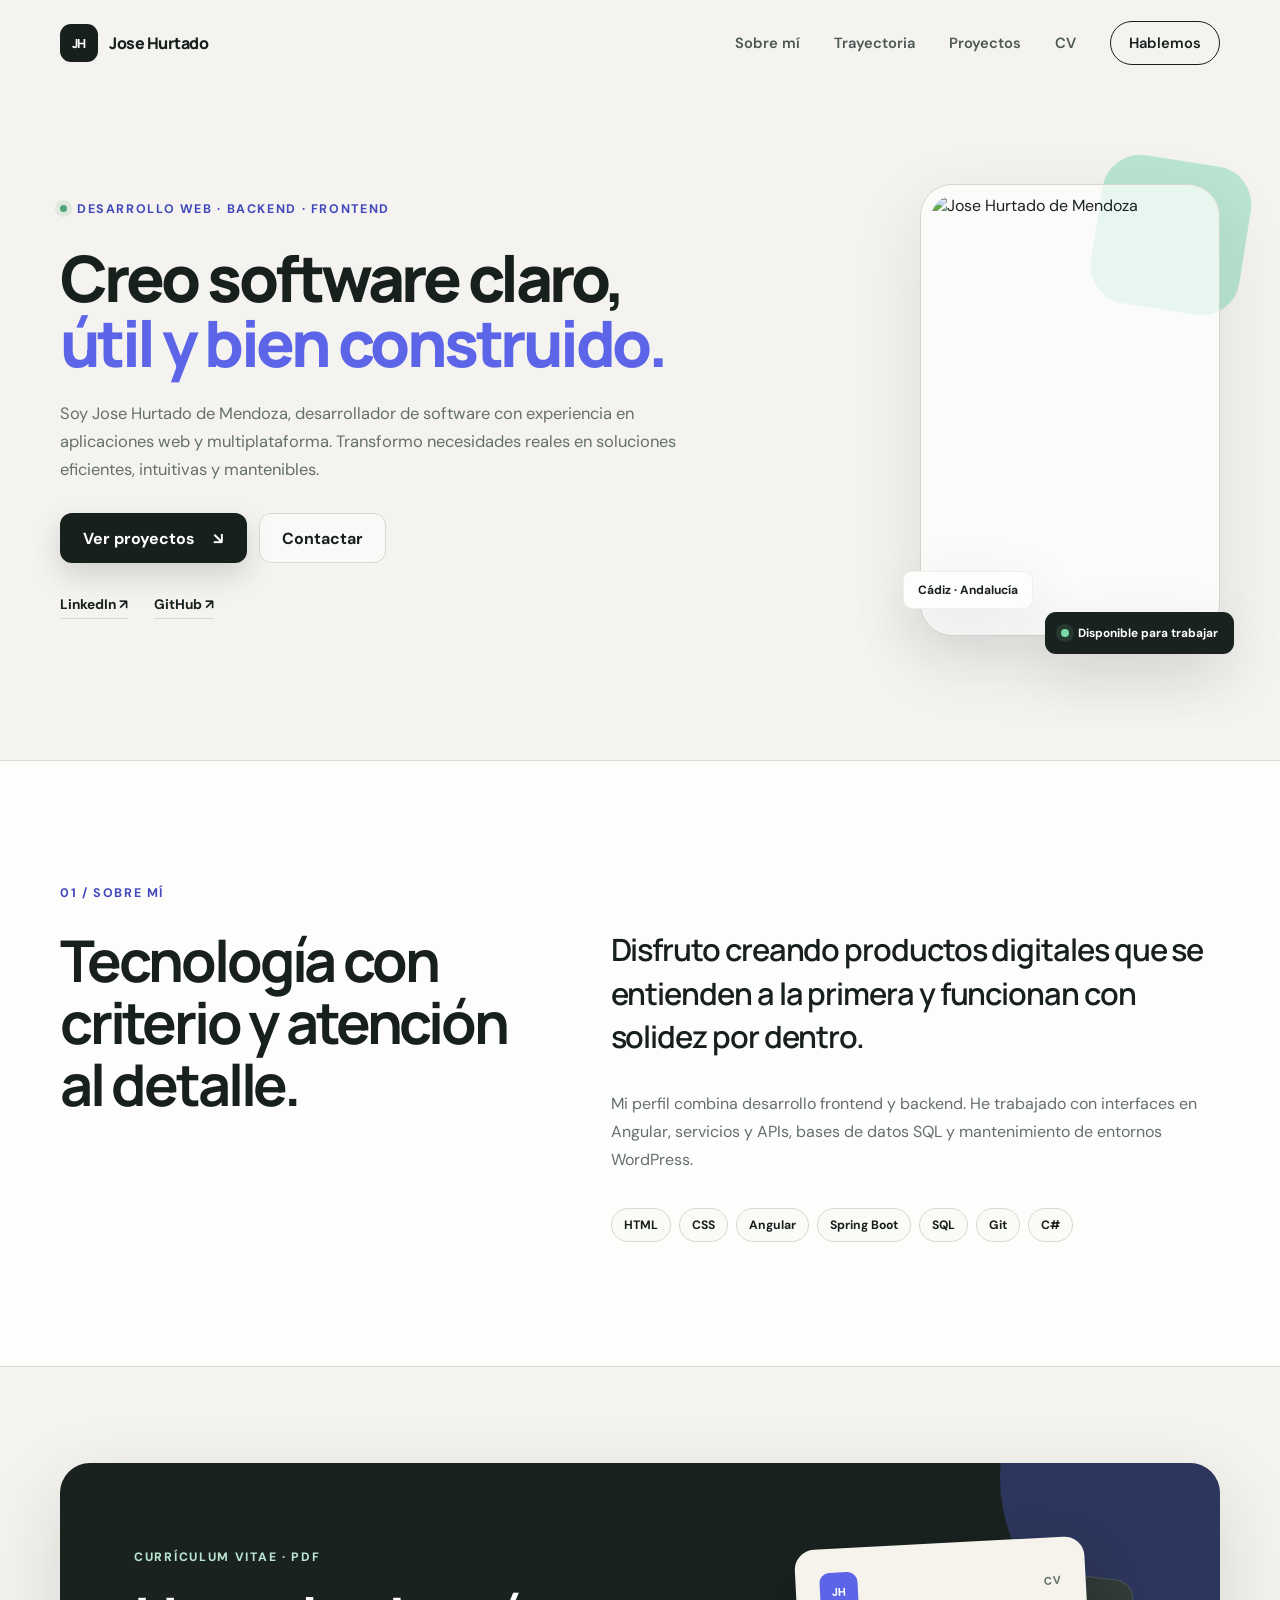
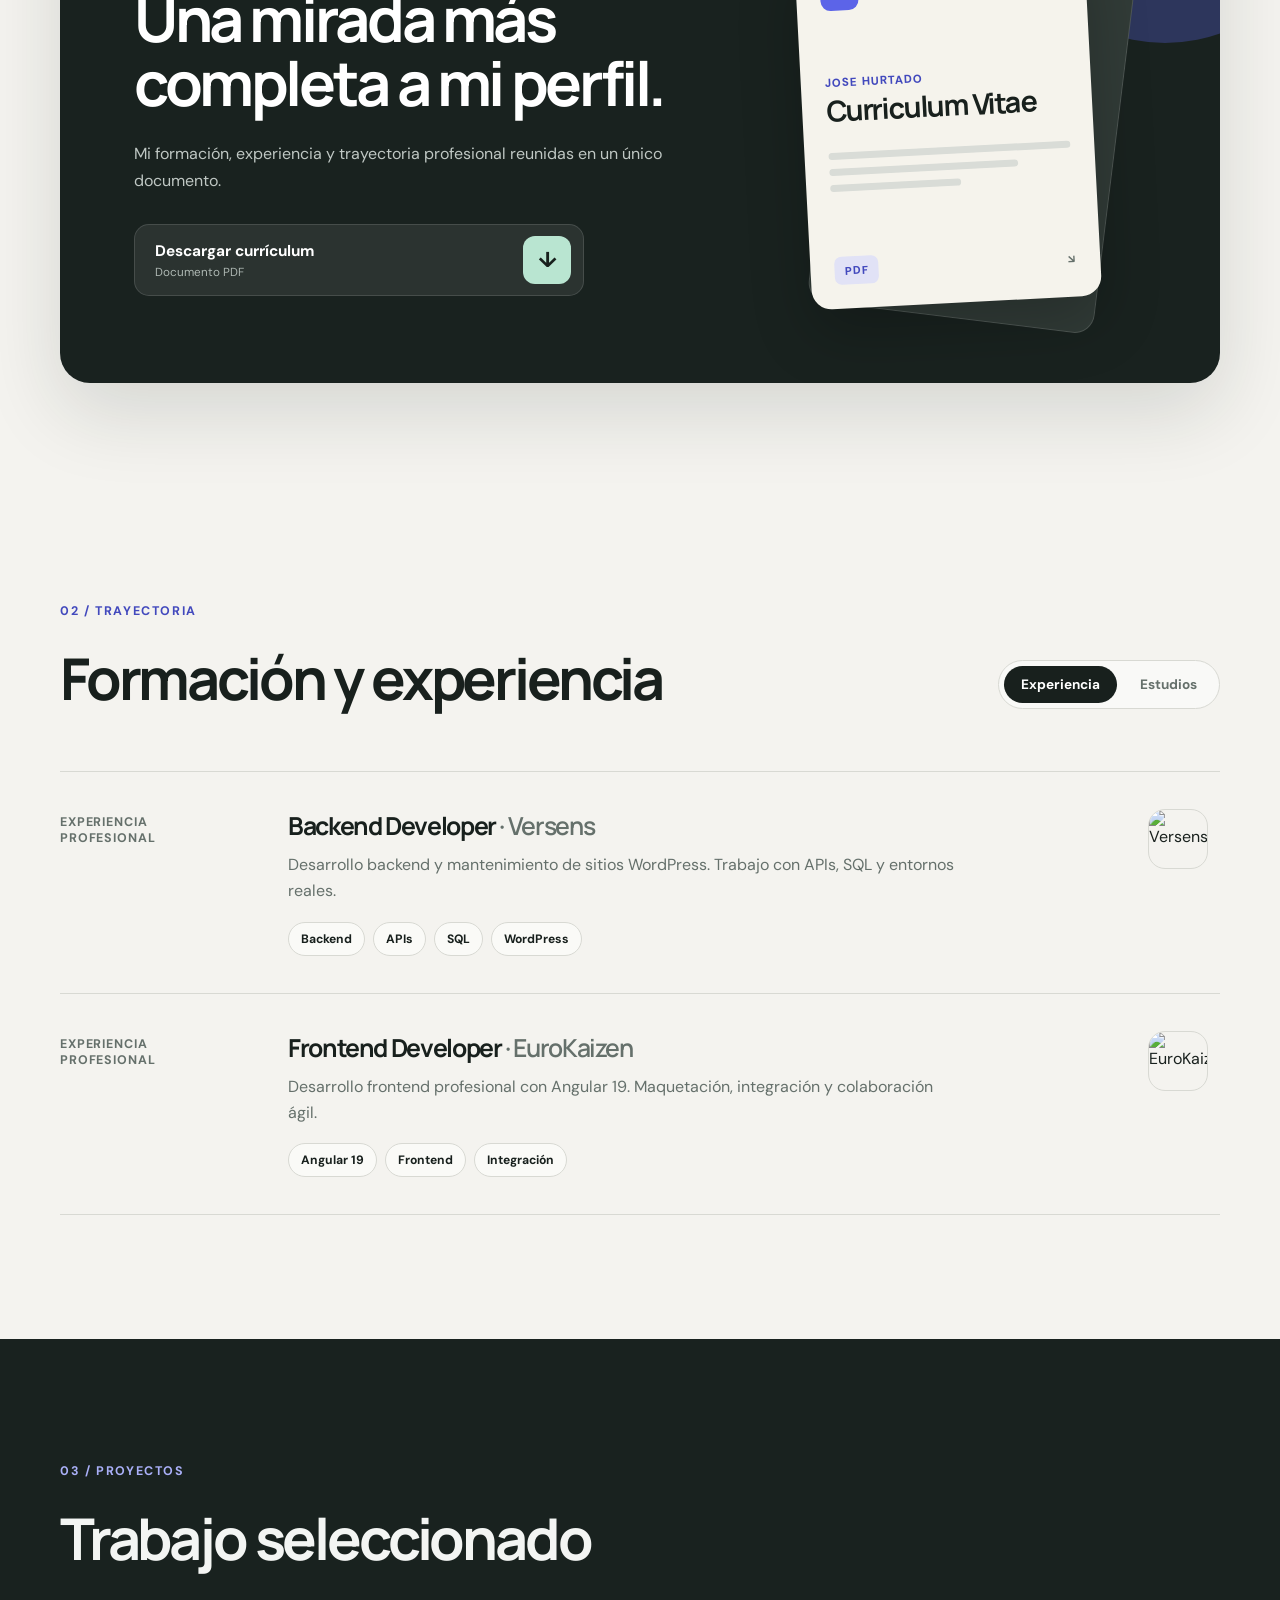
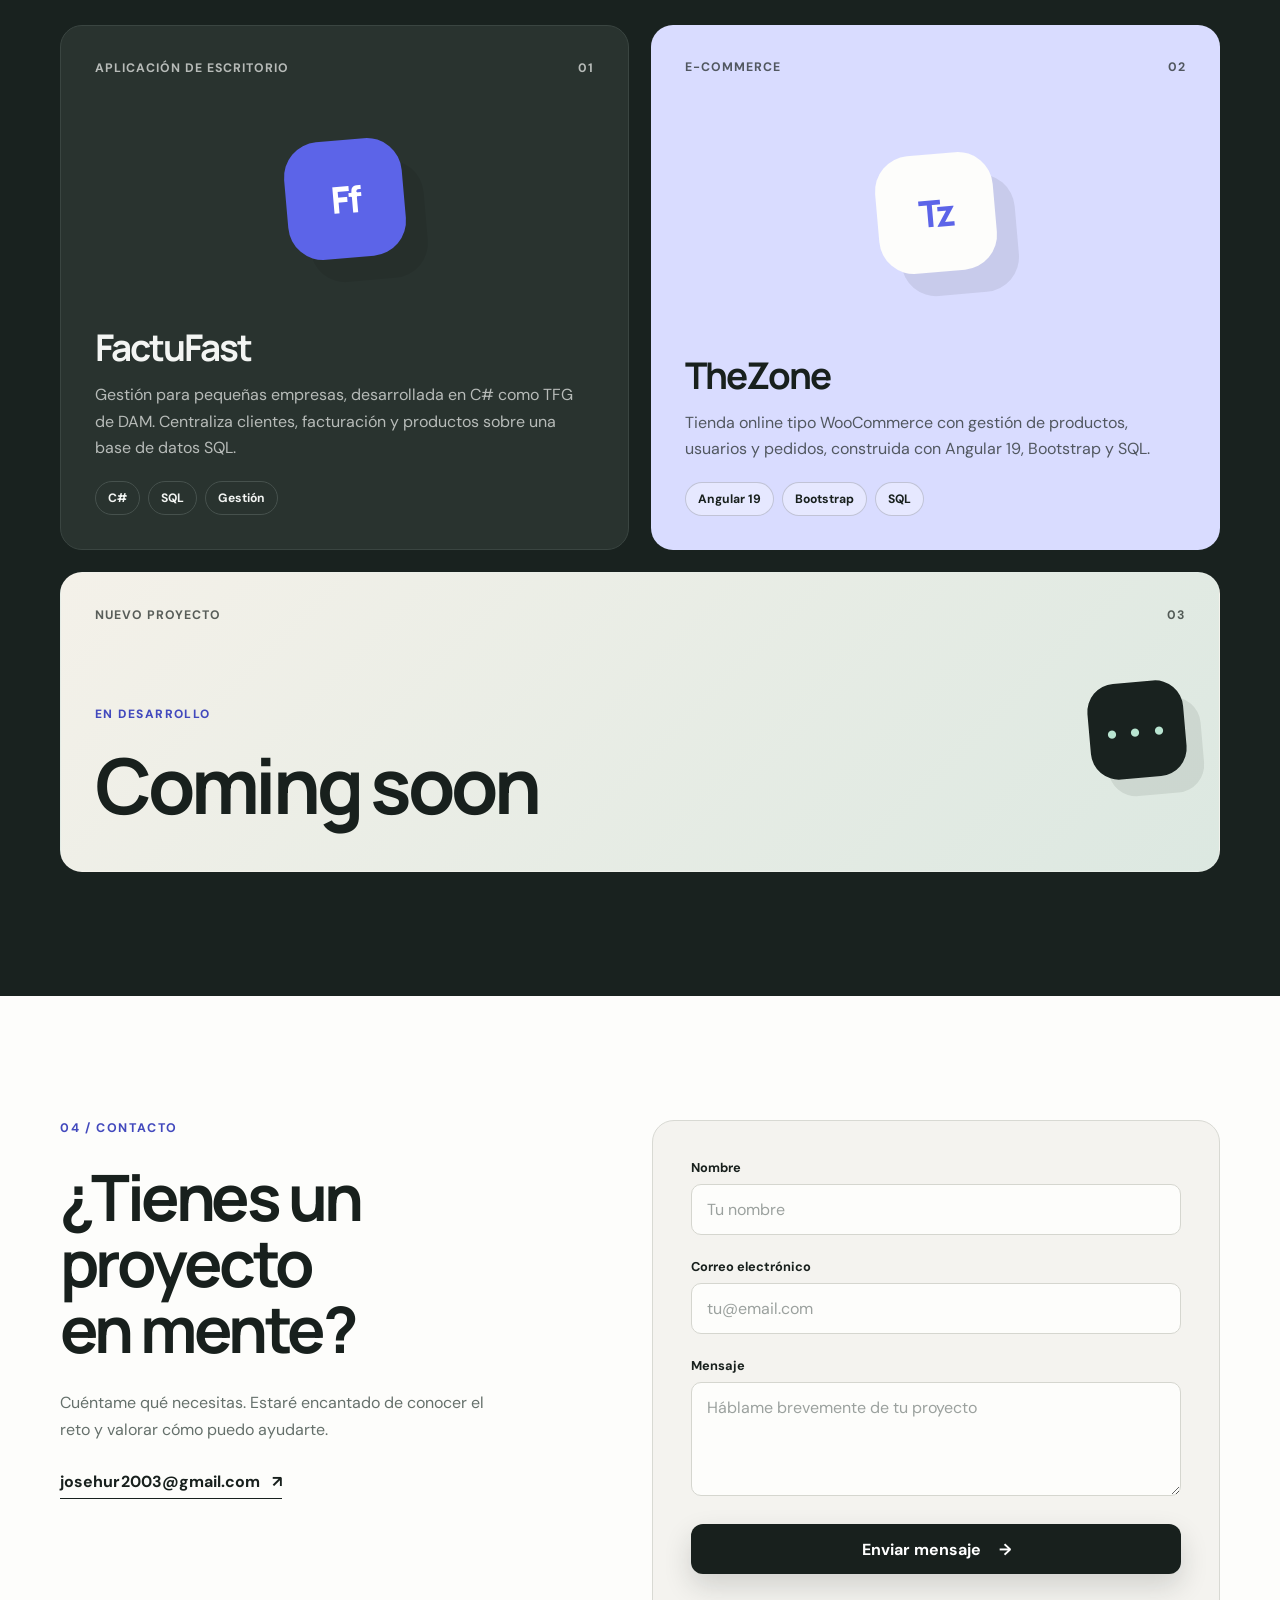
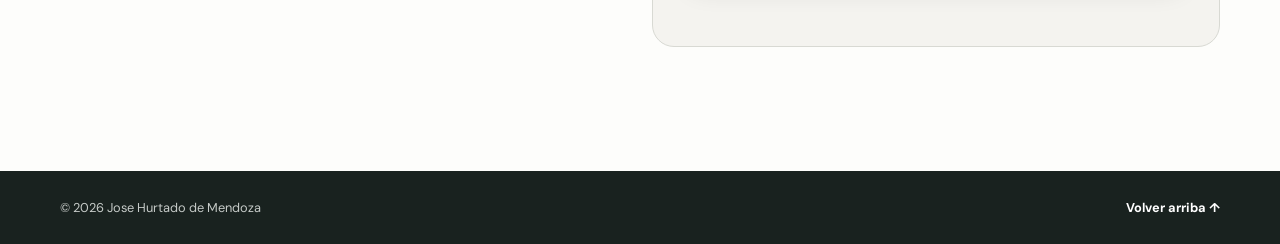
==== index.html @ 027e8e18 "Mejorar responsive y animaciones del portafolio" ====
<!DOCTYPE html>
<html lang="es">
<head>
  <meta charset="UTF-8">
  <meta name="viewport" content="width=device-width, initial-scale=1.0">
  <meta name="description" content="Portafolio de Jose Hurtado de Mendoza Suarez, desarrollador de software especializado en aplicaciones web y multiplataforma.">
  <meta name="theme-color" content="#f4f3ef">
  <title>Jose Hurtado de Mendoza | Desarrollador de software</title>
  <link rel="icon" href="favicon.svg" type="image/svg+xml">
  <link rel="icon" href="favicon-light.svg" type="image/svg+xml" media="(prefers-color-scheme: light)">
  <link rel="icon" href="favicon-dark.svg" type="image/svg+xml" media="(prefers-color-scheme: dark)">
  <link rel="preconnect" href="https://fonts.googleapis.com">
  <link rel="preconnect" href="https://fonts.gstatic.com" crossorigin>
  <link href="https://fonts.googleapis.com/css2?family=DM+Sans:wght@400;500;600;700&family=Manrope:wght@600;700;800&display=swap" rel="stylesheet">
  <link rel="stylesheet" href="Style.css?v=20260806d">
</head>
<body>
  <a class="skip-link" href="#contenido">Saltar al contenido</a>

  <header class="site-header">
    <nav class="navbar container" aria-label="Navegación principal">
      <a class="brand" href="#inicio" aria-label="Ir al inicio">
        <span class="brand-mark" aria-hidden="true">JH</span>
        <span>Jose Hurtado</span>
      </a>
      <button class="menu-toggle" type="button" aria-expanded="false" aria-controls="nav-links" aria-label="Abrir menú">
        <span></span><span></span>
      </button>
      <ul class="nav-links" id="nav-links">
        <li><a href="#sobre-mi">Sobre mí</a></li>
        <li><a href="#trayectoria">Trayectoria</a></li>
        <li><a href="#proyectos">Proyectos</a></li>
        <li><a href="#cv">CV</a></li>
        <li><a class="nav-cta" href="#contacto">Hablemos</a></li>
      </ul>
    </nav>
  </header>

  <main id="contenido">
    <section class="hero container" id="inicio">
      <div class="hero-copy reveal">
        <p class="eyebrow"><span></span> Desarrollo web · Backend · Frontend</p>
        <h1>Creo software claro,<br><em>útil y bien construido.</em></h1>
        <p class="hero-description">Soy Jose Hurtado de Mendoza, desarrollador de software con experiencia en aplicaciones web y multiplataforma. Transformo necesidades reales en soluciones eficientes, intuitivas y mantenibles.</p>
        <div class="hero-actions">
          <a class="button button-primary" href="#proyectos">Ver proyectos <span aria-hidden="true">↘</span></a>
          <a class="button button-secondary" href="#contacto">Contactar</a>
        </div>
        <div class="social-links" aria-label="Enlaces profesionales">
          <a href="https://www.linkedin.com/in/jose-hurtado-de-mendoza-su%C3%A1rez-213b99320/" target="_blank" rel="noopener noreferrer">LinkedIn <span aria-hidden="true">↗</span></a>
          <a href="https://github.com/Jacketring" target="_blank" rel="noopener noreferrer">GitHub <span aria-hidden="true">↗</span></a>
        </div>
      </div>

      <div class="hero-visual reveal">
        <div class="portrait-frame">
          <img src="imagenes/foto.jpg" alt="Jose Hurtado de Mendoza" width="880" height="1186">
          <span class="portrait-label">Cádiz · Andalucía</span>
        </div>
        <div class="availability"><span aria-hidden="true"></span> Disponible para trabajar</div>
      </div>
    </section>

    <section class="about section" id="sobre-mi">
      <div class="container about-grid">
        <div class="section-heading reveal">
          <p class="section-number">01 / Sobre mí</p>
          <h2>Tecnología con criterio y atención al detalle.</h2>
        </div>
        <div class="about-content reveal">
          <p class="lead">Disfruto creando productos digitales que se entienden a la primera y funcionan con solidez por dentro.</p>
          <p>Mi perfil combina desarrollo frontend y backend. He trabajado con interfaces en Angular, servicios y APIs, bases de datos SQL y mantenimiento de entornos WordPress.</p>
          <div class="stack" aria-label="Tecnologías principales">
            <span>HTML</span><span>CSS</span><span>Angular</span><span>Spring Boot</span><span>SQL</span><span>Git</span><span>C#</span>
          </div>
        </div>
      </div>
    </section>

    <section class="cv-section" id="cv">
      <div class="container">
        <div class="cv-card reveal">
          <div class="cv-copy">
            <p class="cv-kicker">Currículum vitae · PDF</p>
            <h2>Una mirada más completa a mi perfil.</h2>
            <p>Mi formación, experiencia y trayectoria profesional reunidas en un único documento.</p>
            <a class="cv-download" href="CV_Jose_Hurtado.pdf" download="CV_Jose_Hurtado.pdf">
              <span class="cv-download-text"><strong>Descargar currículum</strong><small>Documento PDF</small></span>
              <span class="cv-download-arrow" aria-hidden="true">↓</span>
            </a>
          </div>
          <div class="cv-visual" aria-hidden="true">
            <div class="document-back"></div>
            <div class="document-card">
              <div class="document-top"><span>JH</span><span>CV</span></div>
              <div class="document-body">
                <p>Jose Hurtado</p>
                <strong>Curriculum Vitae</strong>
                <span></span><span></span><span></span>
              </div>
              <div class="document-footer"><span>PDF</span><span>↘</span></div>
            </div>
          </div>
        </div>
      </div>
    </section>

    <section class="journey section" id="trayectoria">
      <div class="container">
        <div class="section-heading section-heading-row reveal">
          <div>
            <p class="section-number">02 / Trayectoria</p>
            <h2>Formación y experiencia</h2>
          </div>
          <div class="tabs" role="tablist" aria-label="Trayectoria">
            <button class="tab is-active" id="tab-experiencia" role="tab" aria-selected="true" aria-controls="panel-experiencia" data-tab="experiencia">Experiencia</button>
            <button class="tab" id="tab-estudios" role="tab" aria-selected="false" aria-controls="panel-estudios" data-tab="estudios">Estudios</button>
          </div>
        </div>

        <div class="tab-panel" id="panel-experiencia" role="tabpanel" aria-labelledby="tab-experiencia">
          <article class="timeline-item reveal">
            <p class="timeline-date">Experiencia profesional</p>
            <div><h3>Backend Developer <span>· Versens</span></h3><p>Desarrollo backend y mantenimiento de sitios WordPress. Trabajo con APIs, SQL y entornos reales.</p><div class="tags"><span>Backend</span><span>APIs</span><span>SQL</span><span>WordPress</span></div></div>
            <img class="company-logo" src="imagenes/logoVersens.jpg" alt="Versens" width="224" height="224">
          </article>
          <article class="timeline-item reveal">
            <p class="timeline-date">Experiencia profesional</p>
            <div><h3>Frontend Developer <span>· EuroKaizen</span></h3><p>Desarrollo frontend profesional con Angular 19. Maquetación, integración y colaboración ágil.</p><div class="tags"><span>Angular 19</span><span>Frontend</span><span>Integración</span></div></div>
            <img class="company-logo" src="imagenes/Eurokaizenlogo.jpg" alt="EuroKaizen" width="200" height="200">
          </article>
        </div>

        <div class="tab-panel" id="panel-estudios" role="tabpanel" aria-labelledby="tab-estudios" hidden>
          <article class="timeline-item reveal">
            <p class="timeline-date">sept. 2024 — jun. 2025</p>
            <div><h3>Técnico Superior en Desarrollo de Páginas Web <span>· UNIR Formación Profesional</span></h3><p>Informática y Programación.</p></div>
            <span class="timeline-index" aria-hidden="true">01</span>
          </article>
          <article class="timeline-item reveal">
            <p class="timeline-date">sept. 2022 — jun. 2024</p>
            <div><h3>Técnico Superior en Desarrollo de Aplicaciones Multiplataforma <span>· C.E.S Juan Pablo II Cádiz (CENTRO DE FP)</span></h3><p>Informática y Programación. Actividades y grupos: desarrollo de aplicaciones móviles y web, prácticas en empresa y participación en proyectos colaborativos.</p></div>
            <span class="timeline-index" aria-hidden="true">02</span>
          </article>
          <article class="timeline-item reveal">
            <p class="timeline-date">sept. 2020 — may. 2022</p>
            <div><h3>Bachillerato, Ciencias <span>· Colegio La Salle Viña</span></h3></div>
            <span class="timeline-index" aria-hidden="true">03</span>
          </article>
          <article class="timeline-item reveal">
            <p class="timeline-date">sept. 2012 — may. 2016</p>
            <div><h3>Educación Secundaria Obligatoria (ESO), General Studies <span>· Colegio Nuestra Señora Del Carmen</span></h3></div>
            <span class="timeline-index" aria-hidden="true">04</span>
          </article>
        </div>
      </div>
    </section>

    <section class="projects section" id="proyectos">
      <div class="container">
        <div class="section-heading reveal">
          <p class="section-number">03 / Proyectos</p>
          <h2>Trabajo seleccionado</h2>
        </div>
        <div class="project-grid">
          <article class="project-card project-dark reveal">
            <div class="project-top"><p>Aplicación de escritorio</p><span aria-hidden="true">01</span></div>
            <div class="project-icon" aria-hidden="true">Ff</div>
            <div><h3>FactuFast</h3><p>Gestión para pequeñas empresas, desarrollada en C# como TFG de DAM. Centraliza clientes, facturación y productos sobre una base de datos SQL.</p><div class="tags"><span>C#</span><span>SQL</span><span>Gestión</span></div></div>
          </article>
          <article class="project-card project-light reveal">
            <div class="project-top"><p>E-commerce</p><span aria-hidden="true">02</span></div>
            <div class="project-icon" aria-hidden="true">Tz</div>
            <div><h3>TheZone</h3><p>Tienda online tipo WooCommerce con gestión de productos, usuarios y pedidos, construida con Angular 19, Bootstrap y SQL.</p><div class="tags"><span>Angular 19</span><span>Bootstrap</span><span>SQL</span></div></div>
          </article>
          <article class="project-card project-coming reveal" aria-label="Nuevo proyecto, próximamente">
            <div class="project-top"><p>Nuevo proyecto</p><span aria-hidden="true">03</span></div>
            <div class="project-icon" aria-hidden="true">•••</div>
            <div><p class="coming-status">En desarrollo</p><h3>Coming soon</h3></div>
          </article>
        </div>
      </div>
    </section>

    <section class="contact section" id="contacto">
      <div class="container contact-grid">
        <div class="contact-copy reveal">
          <p class="section-number">04 / Contacto</p>
          <h2>¿Tienes un proyecto<br>en mente?</h2>
          <p>Cuéntame qué necesitas. Estaré encantado de conocer el reto y valorar cómo puedo ayudarte.</p>
          <a href="mailto:josehur2003@gmail.com">josehur2003@gmail.com <span aria-hidden="true">↗</span></a>
        </div>
        <form class="contact-form reveal" id="formularioContacto">
          <div class="form-row">
            <label for="contact-name">Nombre</label>
            <input type="text" id="contact-name" name="name" autocomplete="name" placeholder="Tu nombre" required>
          </div>
          <div class="form-row">
            <label for="contact-email">Correo electrónico</label>
            <input type="email" id="contact-email" name="email" autocomplete="email" placeholder="tu@email.com" required>
          </div>
          <div class="form-row">
            <label for="contact-message">Mensaje</label>
            <textarea id="contact-message" name="message" rows="4" placeholder="Háblame brevemente de tu proyecto" required></textarea>
          </div>
          <button class="button button-primary submit-button" type="submit">Enviar mensaje <span aria-hidden="true">→</span></button>
          <p class="form-status" id="form-status" role="status" aria-live="polite"></p>
        </form>
      </div>
    </section>
  </main>

  <footer class="footer">
    <div class="container footer-inner">
      <p>© <span id="current-year"></span> Jose Hurtado de Mendoza</p>
      <a href="#inicio">Volver arriba <span aria-hidden="true">↑</span></a>
    </div>
  </footer>

  <script src="Script.js?v=20260806d"></script>
</body>
</html>
---- Style.css ----
:root {
  --ink: #18201d;
  --muted: #65706b;
  --paper: #f4f3ef;
  --white: #fdfdfb;
  --line: #d8d9d3;
  --accent: #5c64e8;
  --accent-dark: #4249bd;
  --mint: #b9e5d1;
  --dark: #19221f;
  --radius: 22px;
  --shadow: 0 22px 60px rgba(24, 32, 29, .1);
}

* { box-sizing: border-box; }
html { scroll-behavior: smooth; scroll-padding-top: 90px; }
body { margin: 0; overflow-x: hidden; background: var(--paper); color: var(--ink); font-family: "DM Sans", sans-serif; -webkit-font-smoothing: antialiased; }
body.menu-open { overflow: hidden; }
a { color: inherit; text-decoration: none; }
button, input, textarea { font: inherit; }
button { color: inherit; }
img { display: block; max-width: 100%; }
.container { width: min(1160px, calc(100% - 48px)); margin-inline: auto; }
.section { padding: 124px 0; }
.skip-link { position: fixed; top: 12px; left: 12px; z-index: 100; padding: 10px 16px; background: var(--ink); color: #fff; transform: translateY(-150%); }
.skip-link:focus { transform: translateY(0); }

.site-header { position: fixed; inset: 0 0 auto; z-index: 50; padding: 14px 0; transition: .3s ease; }
.site-header.is-scrolled { background: rgba(244, 243, 239, .9); border-bottom: 1px solid rgba(24, 32, 29, .08); backdrop-filter: blur(16px); }
.navbar { height: 58px; display: flex; align-items: center; justify-content: space-between; }
.brand { display: flex; align-items: center; gap: 11px; font-family: "Manrope", sans-serif; font-weight: 800; letter-spacing: -.03em; }
.brand-mark { width: 38px; height: 38px; display: grid; place-items: center; border-radius: 11px; color: #fff; background: var(--ink); font-size: .78rem; letter-spacing: -.04em; }
.nav-links { display: flex; align-items: center; gap: 34px; list-style: none; margin: 0; padding: 0; color: #4d5753; font-size: .92rem; font-weight: 600; }
.nav-links a { position: relative; transition: color .2s ease; }
.nav-links a:not(.nav-cta)::after { content: ""; position: absolute; right: 0; bottom: -6px; left: 0; height: 2px; border-radius: 999px; background: var(--accent); transform: scaleX(0); transform-origin: right; transition: transform .25s ease; }
.nav-links a:not(.nav-cta):hover::after, .nav-links a:not(.nav-cta):focus-visible::after { transform: scaleX(1); transform-origin: left; }
.nav-links a:hover, .nav-links a:focus-visible { color: var(--accent); }
.nav-cta { padding: 11px 18px; border: 1px solid var(--ink); border-radius: 999px; color: var(--ink) !important; }
.nav-cta:hover { background: var(--ink); color: #fff !important; }
.menu-toggle { display: none; border: 0; background: none; width: 44px; height: 44px; padding: 11px; cursor: pointer; }
.menu-toggle span { display: block; height: 2px; background: var(--ink); margin: 6px 0; transition: .25s ease; }

.hero { min-height: min(760px, 100svh); padding-top: 118px; padding-bottom: 58px; display: grid; grid-template-columns: minmax(0, 1.45fr) minmax(300px, .55fr); align-items: center; gap: clamp(54px, 6vw, 86px); }
.eyebrow, .section-number { margin: 0 0 28px; color: var(--accent-dark); font-size: .78rem; font-weight: 700; text-transform: uppercase; letter-spacing: .13em; }
.eyebrow { display: flex; align-items: center; gap: 10px; }
.eyebrow span { width: 7px; height: 7px; border-radius: 50%; background: #4ea477; box-shadow: 0 0 0 5px rgba(78,164,119,.13); }
h1, h2, h3 { font-family: "Manrope", sans-serif; letter-spacing: -.055em; }
h1 { margin: 0; max-width: 760px; font-size: clamp(3.45rem, 5vw, 4.8rem); line-height: 1.02; font-weight: 800; }
h1 em { color: var(--accent); font-style: normal; }
.hero-copy { min-width: 0; }
.hero-description { max-width: 620px; margin: 25px 0 0; color: var(--muted); font-size: 1.03rem; line-height: 1.7; }
.hero-actions { display: flex; flex-wrap: wrap; gap: 12px; margin-top: 29px; }
.button { min-height: 50px; display: inline-flex; justify-content: center; align-items: center; gap: 18px; padding: 0 22px; border-radius: 12px; border: 1px solid transparent; font-weight: 700; cursor: pointer; transition: transform .2s ease, background .2s ease, box-shadow .2s ease; }
.button:hover { transform: translateY(-2px); }
.button-primary { color: #fff; background: var(--ink); box-shadow: 0 12px 28px rgba(24, 32, 29, .16); }
.button-primary:hover { background: var(--accent-dark); }
.button-secondary { border-color: var(--line); background: rgba(255,255,255,.45); }
.social-links { display: flex; gap: 26px; margin-top: 32px; font-size: .86rem; font-weight: 700; }
.social-links a { border-bottom: 1px solid var(--line); padding-bottom: 5px; }
.hero-visual { position: relative; justify-self: end; width: min(100%, 360px); }
.portrait-frame { position: relative; padding: 10px; border: 1px solid #d6d6cf; border-radius: 32px; background: rgba(255,255,255,.68); box-shadow: 0 24px 70px rgba(24,32,29,.1); }
.portrait-frame::before { content: ""; position: absolute; width: 150px; height: 150px; right: -27px; top: -25px; background: var(--mint); border-radius: 38px; transform: rotate(9deg); z-index: -1; }
.portrait-frame img { width: 100%; height: 430px; object-fit: cover; object-position: center 24%; border-radius: 23px; filter: saturate(.85) contrast(.98); }
.portrait-label { position: absolute; left: -18px; bottom: 26px; padding: 10px 14px; border: 1px solid rgba(24,32,29,.06); border-radius: 9px; background: var(--white); box-shadow: var(--shadow); font-size: .75rem; font-weight: 700; }
.availability { position: absolute; right: -14px; bottom: -18px; display: flex; align-items: center; gap: 9px; padding: 13px 16px; border-radius: 11px; background: var(--dark); color: #fff; box-shadow: var(--shadow); font-size: .74rem; font-weight: 700; }
.availability span { width: 8px; height: 8px; border-radius: 50%; background: #79d9a7; box-shadow: 0 0 0 5px rgba(121,217,167,.12); }

.about { background: var(--white); border-block: 1px solid var(--line); }
.about-grid { display: grid; grid-template-columns: .85fr 1.15fr; gap: 100px; }
.section-heading h2 { max-width: 720px; margin: 0; font-size: clamp(2.4rem, 4.5vw, 4.2rem); line-height: 1.08; }
.about-content { padding-top: 43px; }
.about-content p { color: var(--muted); line-height: 1.75; }
.about-content .lead { margin-top: 0; color: var(--ink); font-family: "Manrope", sans-serif; font-size: clamp(1.45rem, 2.4vw, 2.05rem); line-height: 1.42; font-weight: 600; letter-spacing: -.035em; }
.stack, .tags { display: flex; flex-wrap: wrap; gap: 8px; }
.stack { margin-top: 34px; }
.stack span, .tags span { padding: 8px 12px; border: 1px solid var(--line); border-radius: 999px; background: #fafaf7; font-size: .76rem; font-weight: 700; }

.cv-section { padding: 96px 0; background: var(--paper); }
.cv-card { position: relative; overflow: hidden; min-height: 520px; display: grid; grid-template-columns: 1.15fr .85fr; align-items: center; gap: 80px; padding: 68px 74px; border-radius: 30px; background: var(--dark); color: #fff; box-shadow: 0 28px 80px rgba(24,32,29,.14); }
.cv-card::before { content: ""; position: absolute; width: 330px; height: 330px; right: -110px; top: -150px; border-radius: 50%; background: var(--accent); opacity: .3; }
.cv-copy { position: relative; z-index: 1; }
.cv-kicker { margin: 0 0 22px; color: var(--mint); font-size: .76rem; font-weight: 800; text-transform: uppercase; letter-spacing: .14em; }
.cv-copy h2 { max-width: 670px; margin: 0; font-size: clamp(2.7rem, 4.8vw, 4.6rem); line-height: 1.05; }
.cv-copy > p:not(.cv-kicker) { max-width: 570px; margin: 24px 0 30px; color: #bfc7c3; line-height: 1.7; }
.cv-download { max-width: 450px; min-height: 72px; display: flex; align-items: center; justify-content: space-between; gap: 20px; padding: 11px 12px 11px 20px; border: 1px solid rgba(255,255,255,.13); border-radius: 15px; background: rgba(255,255,255,.08); transition: transform .25s ease, background .25s ease; }
.cv-download:hover { transform: translateY(-3px); background: rgba(255,255,255,.13); }
.cv-download-text { display: flex; flex-direction: column; gap: 3px; }
.cv-download-text strong { font-size: .96rem; }
.cv-download-text small { color: #aeb8b3; font-size: .73rem; }
.cv-download-arrow { width: 48px; height: 48px; flex: 0 0 48px; display: grid; place-items: center; border-radius: 12px; background: var(--mint); color: var(--ink); font-size: 1.35rem; font-weight: 800; transition: transform .25s ease; }
.cv-download:hover .cv-download-arrow { transform: translateY(3px); }
.cv-visual { position: relative; justify-self: center; width: 290px; height: 360px; }
.document-back { position: absolute; inset: 20px -22px -16px 24px; border: 1px solid rgba(255,255,255,.14); border-radius: 20px; background: #313b37; transform: rotate(7deg); }
.document-card { position: absolute; inset: 0; display: flex; flex-direction: column; justify-content: space-between; padding: 24px; border-radius: 20px; background: #f5f3ec; color: var(--ink); box-shadow: 0 25px 60px rgba(0,0,0,.22); transform: rotate(-3deg); }
.document-top, .document-footer { display: flex; align-items: center; justify-content: space-between; color: var(--muted); font-size: .7rem; font-weight: 800; letter-spacing: .1em; }
.document-top span:first-child { width: 38px; height: 38px; display: grid; place-items: center; border-radius: 10px; background: var(--accent); color: #fff; letter-spacing: 0; }
.document-body p { margin: 0 0 5px; color: var(--accent-dark); font-size: .72rem; font-weight: 800; text-transform: uppercase; letter-spacing: .09em; }
.document-body strong { display: block; margin-bottom: 25px; font-family: "Manrope", sans-serif; font-size: 1.8rem; line-height: 1.08; letter-spacing: -.05em; }
.document-body > span { display: block; width: 100%; height: 7px; margin-top: 9px; border-radius: 999px; background: #d9dcd7; }
.document-body > span:nth-last-child(2) { width: 78%; }
.document-body > span:last-child { width: 54%; }
.document-footer span:first-child { padding: 7px 10px; border-radius: 7px; background: #e1e2f6; color: var(--accent-dark); }

.journey { background: var(--paper); }
.section-heading-row { display: flex; justify-content: space-between; align-items: flex-end; gap: 28px; margin-bottom: 62px; }
.tabs { display: flex; gap: 6px; padding: 5px; border: 1px solid var(--line); border-radius: 999px; background: rgba(255,255,255,.5); }
.tab { padding: 10px 17px; border: 0; border-radius: 999px; background: transparent; color: var(--muted); font-size: .85rem; font-weight: 700; cursor: pointer; }
.tab.is-active { background: var(--ink); color: #fff; }
.timeline-item { display: grid; grid-template-columns: 180px 1fr 72px; align-items: start; gap: 48px; padding: 37px 0; border-top: 1px solid var(--line); }
.timeline-item:last-child { border-bottom: 1px solid var(--line); }
.timeline-date { margin: 5px 0 0; color: var(--muted); font-size: .78rem; font-weight: 700; text-transform: uppercase; letter-spacing: .07em; }
.timeline-item h3 { margin: 0 0 10px; font-size: 1.55rem; }
.timeline-item h3 span { color: var(--muted); font-weight: 600; }
.timeline-item p:not(.timeline-date) { max-width: 670px; margin: 0 0 17px; color: var(--muted); line-height: 1.65; }
.company-logo { width: 60px; height: 60px; object-fit: cover; border-radius: 17px; border: 1px solid var(--line); }
.timeline-index { justify-self: end; color: #c5c7c1; font-family: "Manrope", sans-serif; font-size: 2rem; font-weight: 800; }

.projects { background: var(--dark); color: #f3f5f3; }
.projects .section-number { color: #aab0f8; }
.projects .section-heading { margin-bottom: 56px; }
.project-grid { display: grid; grid-template-columns: 1fr 1fr; gap: 22px; }
.project-card { min-height: 525px; padding: 34px; border-radius: var(--radius); display: flex; flex-direction: column; justify-content: space-between; overflow: hidden; transition: transform .3s ease; }
.project-card:hover { transform: translateY(-6px); }
.project-dark { background: #29332f; border: 1px solid #3a4541; }
.project-light { background: #d9dcff; color: var(--ink); }
.project-top { display: flex; justify-content: space-between; color: inherit; opacity: .7; font-size: .77rem; font-weight: 700; text-transform: uppercase; letter-spacing: .08em; }
.project-top p { margin: 0; }
.project-icon { width: 118px; height: 118px; align-self: center; display: grid; place-items: center; border-radius: 35px; background: var(--accent); box-shadow: 20px 24px 0 rgba(0,0,0,.08); color: #fff; font-family: "Manrope", sans-serif; font-size: 2.3rem; font-weight: 800; letter-spacing: -.08em; transform: rotate(-5deg); }
.project-light .project-icon { background: var(--white); color: var(--accent); }
.project-card h3 { margin: 0 0 10px; font-size: 2.3rem; }
.project-card > div:last-child > p { max-width: 500px; margin: 0 0 20px; opacity: .7; line-height: 1.65; }
.project-dark .tags span { border-color: #46514d; background: transparent; }
.project-light .tags span { border-color: rgba(24,32,29,.18); background: rgba(255,255,255,.35); }
.project-coming { grid-column: 1 / -1; min-height: 300px; display: grid; grid-template-columns: 1fr auto; grid-template-rows: auto 1fr; column-gap: 40px; background: linear-gradient(135deg, #f4f1e9, #dce8e1); color: var(--ink); border: 1px solid rgba(255,255,255,.14); }
.project-coming .project-top { grid-column: 1 / -1; }
.project-coming .project-icon { grid-column: 2; grid-row: 2; align-self: center; width: 96px; height: 96px; border-radius: 28px; background: var(--dark); color: var(--mint); box-shadow: 16px 18px 0 rgba(24,32,29,.09); font-size: 1.7rem; letter-spacing: .12em; }
.project-coming > div:last-child { grid-column: 1; grid-row: 2; align-self: end; }
.project-coming > div:last-child > .coming-status { margin: 0 0 8px; color: var(--accent-dark); opacity: 1; font-size: .75rem; font-weight: 800; text-transform: uppercase; letter-spacing: .12em; }
.project-coming h3 { margin: 0; font-size: clamp(2.8rem, 6vw, 5rem); }

.contact { background: var(--white); }
.contact-grid { display: grid; grid-template-columns: .9fr 1.1fr; gap: clamp(70px, 10vw, 150px); }
.contact-copy h2 { margin: 0; font-size: clamp(2.7rem, 5vw, 4.8rem); line-height: 1.03; }
.contact-copy > p:not(.section-number) { max-width: 440px; margin: 27px 0; color: var(--muted); line-height: 1.7; }
.contact-copy > a { display: inline-flex; gap: 12px; padding-bottom: 6px; border-bottom: 1px solid var(--ink); font-weight: 700; }
.contact-form { padding: 38px; border: 1px solid var(--line); border-radius: var(--radius); background: var(--paper); }
.form-row { margin-bottom: 23px; }
.form-row label { display: block; margin-bottom: 8px; font-size: .8rem; font-weight: 700; }
.form-row input, .form-row textarea { width: 100%; border: 1px solid #d5d6cf; border-radius: 10px; outline: none; background: var(--white); color: var(--ink); padding: 14px 15px; resize: vertical; transition: border .2s, box-shadow .2s; }
.form-row input:focus, .form-row textarea:focus { border-color: var(--accent); box-shadow: 0 0 0 3px rgba(92,100,232,.12); }
.form-row input::placeholder, .form-row textarea::placeholder { color: #9ba19e; }
.submit-button { width: 100%; border: 0; }
.submit-button:disabled { opacity: .6; cursor: wait; transform: none; }
.form-status { min-height: 20px; margin: 14px 0 0; text-align: center; color: var(--muted); font-size: .82rem; }
.form-status.success { color: #287a50; }
.form-status.error { color: #a53d43; }

.footer { padding: 28px 0; background: var(--dark); color: #c6cbc8; }
.footer-inner { display: flex; justify-content: space-between; align-items: center; gap: 20px; font-size: .8rem; }
.footer-inner p { margin: 0; }
.footer-inner a { color: #fff; font-weight: 700; }

.reveal { opacity: 0; transform: translateY(24px); transition: opacity .7s ease, transform .7s ease; }
.reveal.is-visible { opacity: 1; transform: none; }
.project-card:nth-child(2).reveal { transition-delay: .1s; }
.timeline-item:nth-child(2).reveal { transition-delay: .08s; }
.timeline-item:nth-child(3).reveal { transition-delay: .16s; }
.timeline-item:nth-child(4).reveal { transition-delay: .24s; }

@keyframes soft-float {
  0%, 100% { transform: translateY(0) rotate(-5deg); }
  50% { transform: translateY(-9px) rotate(-2deg); }
}

@keyframes document-float {
  0%, 100% { transform: translateY(0) rotate(-3deg); }
  50% { transform: translateY(-8px) rotate(-1deg); }
}

@keyframes ambient-drift {
  0%, 100% { transform: translate3d(0, 0, 0) scale(1); }
  50% { transform: translate3d(-10px, 8px, 0) scale(1.04); }
}

@keyframes availability-pulse {
  0%, 100% { box-shadow: 0 0 0 5px rgba(121,217,167,.12); }
  50% { box-shadow: 0 0 0 9px rgba(121,217,167,0); }
}

.portrait-frame::before { animation: ambient-drift 7s ease-in-out infinite; }
.availability span { animation: availability-pulse 2.4s ease-in-out infinite; }
.document-card { animation: document-float 6s ease-in-out infinite; }
.project-icon { animation: soft-float 5.5s ease-in-out infinite; }
.project-card:nth-child(2) .project-icon { animation-delay: -2.2s; }
.project-card:hover .project-icon { animation-play-state: paused; }
.stack span, .tags span, .company-logo { transition: transform .22s ease, border-color .22s ease, background .22s ease; }
.stack span:hover, .tags span:hover { transform: translateY(-2px); border-color: rgba(92,100,232,.42); }
.timeline-item:hover .company-logo { transform: translateY(-3px) rotate(2deg); }

@media (min-width: 901px) and (max-width: 1100px) {
  .hero-visual { width: calc(100% - 30px); margin-right: 30px; }
}

@media (max-width: 900px) {
  .section { padding: 92px 0; }
  .hero { min-height: auto; grid-template-columns: 1fr; padding-top: 135px; gap: 70px; }
  .hero-copy { max-width: 750px; }
  .hero-visual { justify-self: center; width: min(80%, 410px); }
  .about-grid, .contact-grid { grid-template-columns: 1fr; gap: 50px; }
  .about-content { padding-top: 0; max-width: 720px; }
  .project-card { min-height: 475px; }
  .timeline-item { grid-template-columns: 140px 1fr 60px; gap: 28px; }
}

@media (max-width: 820px) {
  .site-header, .site-header.is-scrolled { background: rgba(244,243,239,.97); backdrop-filter: none; -webkit-backdrop-filter: none; }
  body.menu-open .site-header { inset: 0; }
  .menu-toggle { display: block; position: relative; z-index: 3; }
  .menu-toggle[aria-expanded="true"] span:first-child { transform: translateY(4px) rotate(45deg); }
  .menu-toggle[aria-expanded="true"] span:last-child { transform: translateY(-4px) rotate(-45deg); }
  .brand { position: relative; z-index: 3; }
  .nav-links { position: fixed; inset: 0; z-index: 2; min-height: 100vh; height: 100dvh; overflow-y: auto; display: flex; flex-direction: column; justify-content: center; gap: clamp(22px, 5vh, 34px); padding: max(100px, env(safe-area-inset-top)) 24px max(48px, env(safe-area-inset-bottom)); background: var(--paper); font-family: "Manrope", sans-serif; font-size: clamp(1.35rem, 5vw, 1.75rem); opacity: 0; pointer-events: none; transform: translateY(-24px); visibility: hidden; transition: transform .35s ease, opacity .3s ease, visibility .35s; }
  .nav-links.is-open { opacity: 1; pointer-events: auto; transform: none; visibility: visible; }
  .nav-cta { margin-top: 4px; font-size: 1rem; }
}

@media (max-width: 680px) {
  .container { width: min(1160px, calc(100% - 32px)); }
  .site-header { padding: 8px 0; }
  .hero { padding-top: 120px; }
  h1 { font-size: clamp(2.65rem, 12vw, 4.6rem); overflow-wrap: anywhere; }
  .hero-description { font-size: 1rem; }
  .hero-actions { flex-direction: column; }
  .hero-actions .button { width: 100%; }
  .hero-visual { width: calc(100% - 34px); }
  .portrait-frame img { height: 390px; }
  .portrait-label { left: -10px; }
  .availability { right: -10px; }
  .section-heading-row { align-items: flex-start; flex-direction: column; margin-bottom: 42px; }
  .timeline-item { grid-template-columns: 1fr auto; gap: 18px; }
  .timeline-date { grid-column: 1 / -1; }
  .timeline-item > div { grid-column: 1; }
  .company-logo, .timeline-index { grid-column: 2; grid-row: 2; }
  .project-grid { grid-template-columns: 1fr; }
  .project-card { min-height: 470px; padding: 26px; }
  .project-coming { min-height: 350px; display: flex; }
  .project-coming .project-icon { width: 86px; height: 86px; }
  .cv-section { padding: 70px 0; }
  .cv-card { min-height: auto; grid-template-columns: 1fr; gap: 58px; padding: 38px 26px 54px; }
  .cv-copy h2 { font-size: clamp(2.35rem, 11vw, 3.4rem); }
  .cv-visual { width: min(260px, 84%); height: 325px; }
  .contact-form { padding: 25px; }
  .footer-inner { align-items: flex-start; flex-direction: column; }
}

@media (max-width: 420px) {
  .section { padding: 76px 0; }
  .hero { padding-top: 108px; gap: 56px; }
  .hero-actions { margin-top: 28px; }
  .social-links { margin-top: 34px; }
  .portrait-label { bottom: 24px; font-size: .72rem; }
  .availability { max-width: 175px; right: -8px; bottom: -20px; padding: 12px 14px; line-height: 1.25; }
  .section-heading h2 { font-size: clamp(2.15rem, 11vw, 3rem); }
  .tabs { width: 100%; }
  .tab { flex: 1; padding-inline: 10px; }
  .timeline-item { gap: 14px; }
  .timeline-item h3 { font-size: 1.3rem; overflow-wrap: anywhere; }
  .company-logo { width: 52px; height: 52px; }
  .project-card { min-height: 440px; padding: 23px; }
  .project-card h3 { font-size: 2rem; }
  .project-icon { width: 102px; height: 102px; }
  .project-coming { min-height: 310px; }
  .cv-card { padding-inline: 22px; }
  .cv-download { gap: 12px; padding-left: 15px; }
  .cv-download-arrow { width: 44px; height: 44px; flex-basis: 44px; }
  .contact-form { padding: 22px 18px; }
  .contact-copy > a { max-width: 100%; overflow-wrap: anywhere; }
}

@media (prefers-reduced-motion: reduce) {
  html { scroll-behavior: auto; }
  *, *::before, *::after { animation-duration: .01ms !important; animation-iteration-count: 1 !important; transition-duration: .01ms !important; }
  .reveal { opacity: 1; transform: none; }
  .project-card:nth-child(2).reveal, .timeline-item.reveal { transition-delay: 0s; }
}
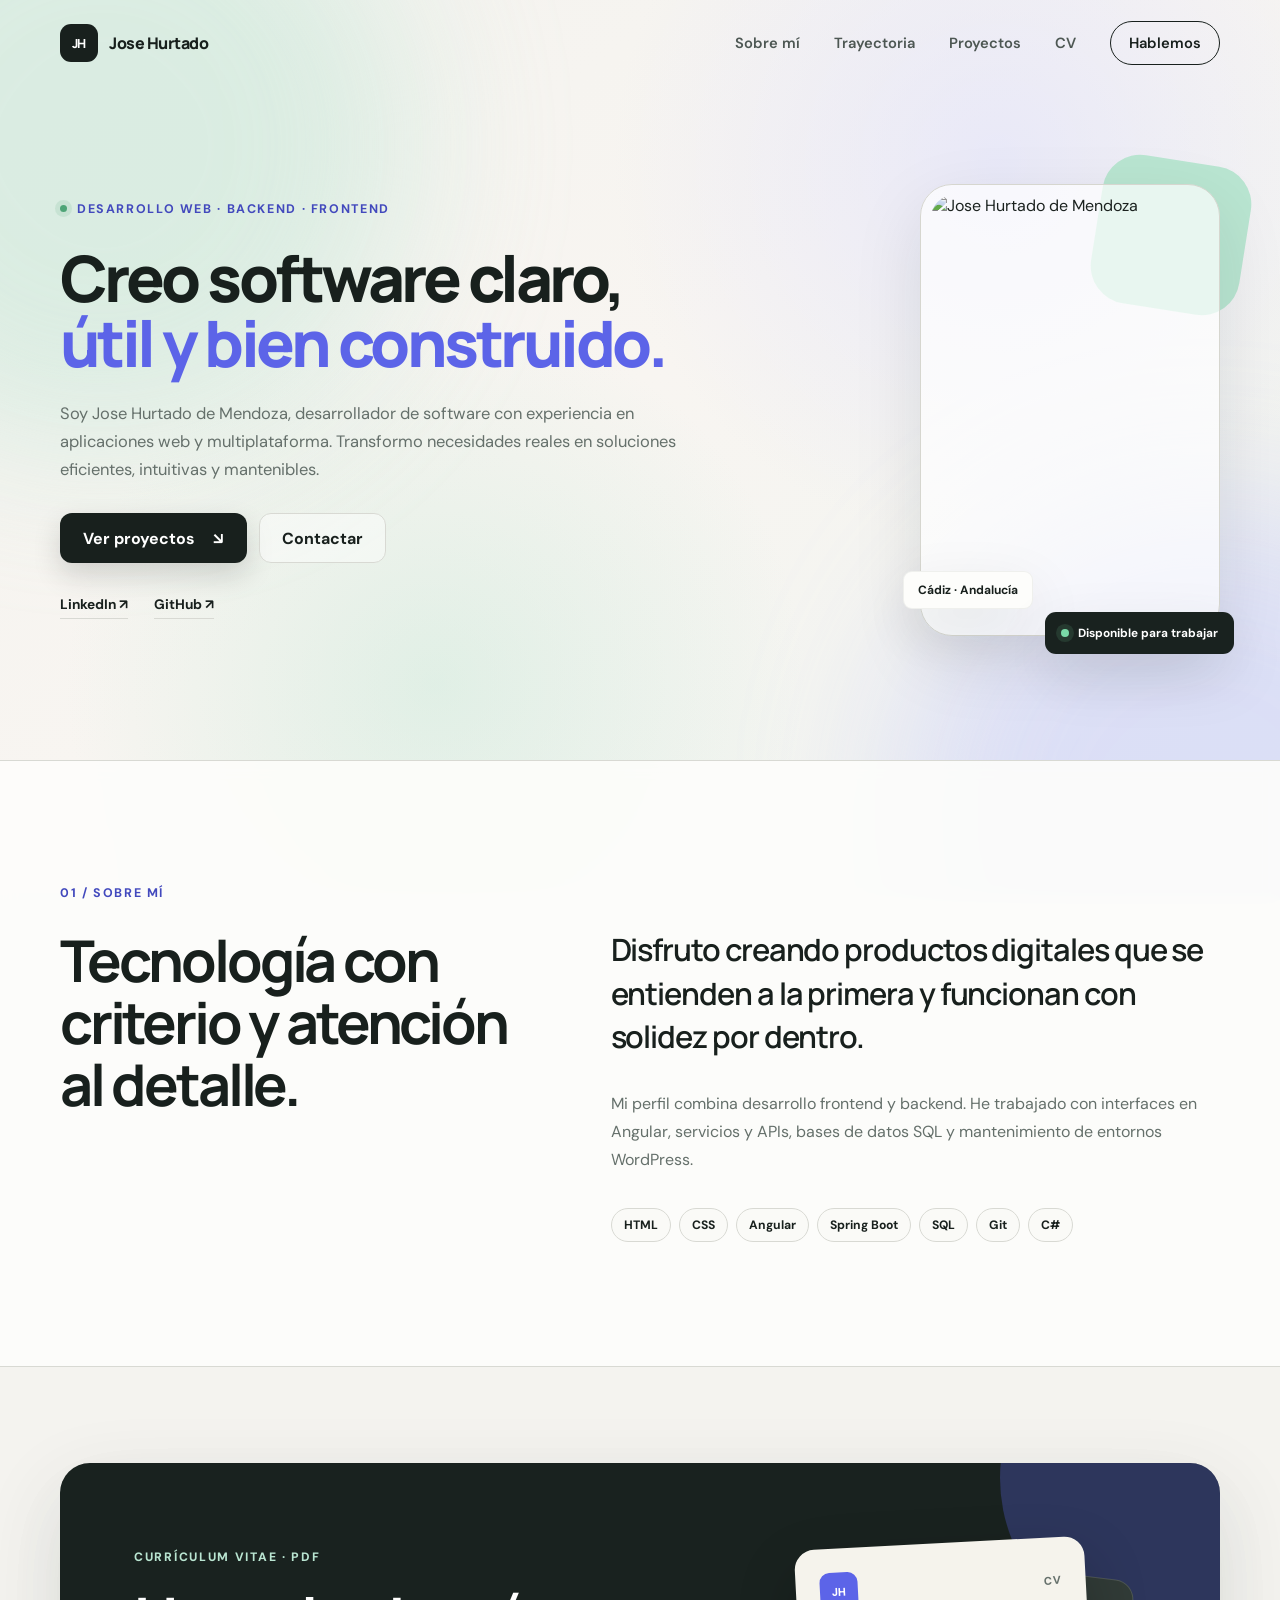
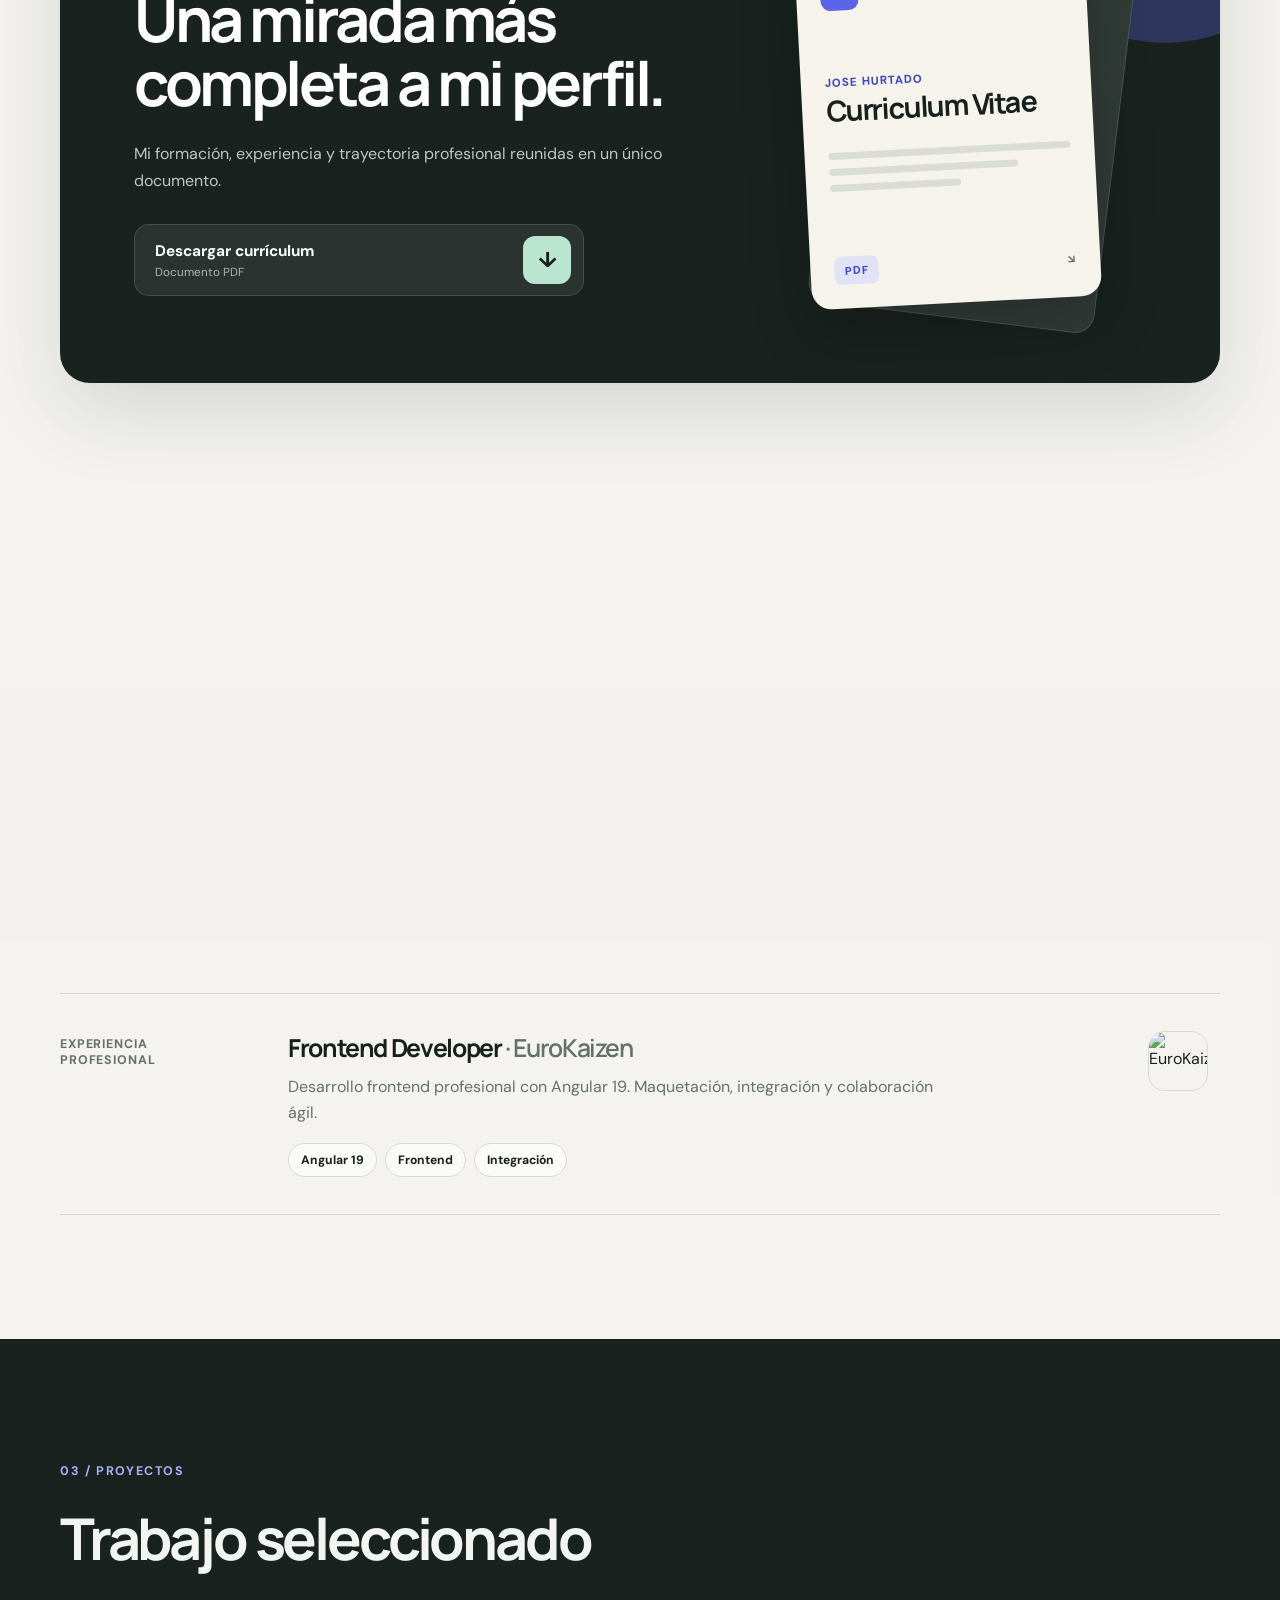
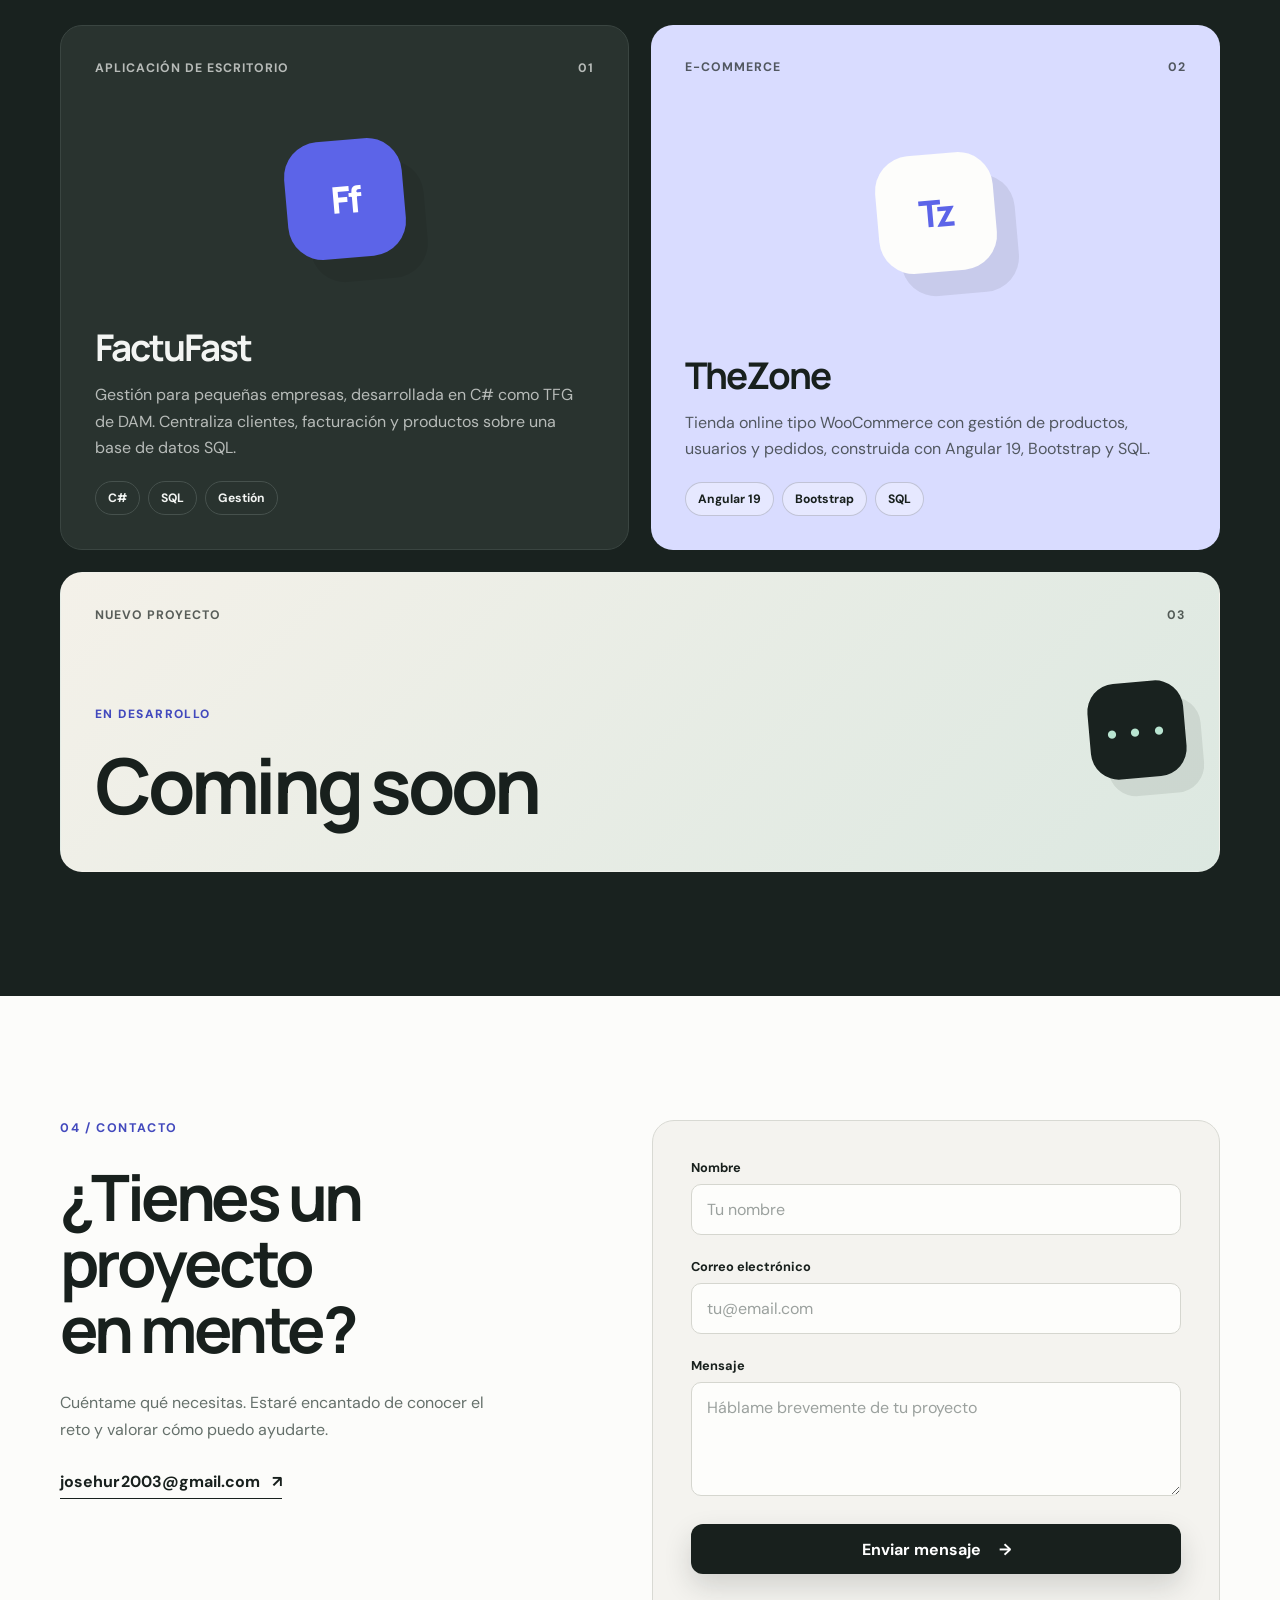
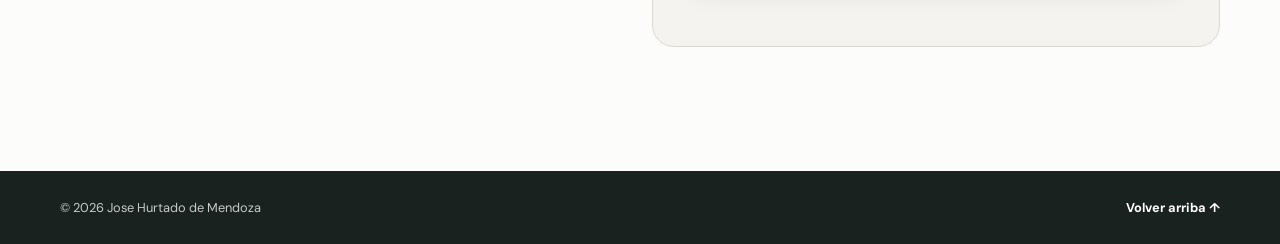
==== commit 479d45c7: "Añadir fondo ambiental animado" ====
--- a/index.html
+++ b/index.html
@@ -12,10 +12,11 @@
   <link rel="preconnect" href="https://fonts.googleapis.com">
   <link rel="preconnect" href="https://fonts.gstatic.com" crossorigin>
   <link href="https://fonts.googleapis.com/css2?family=DM+Sans:wght@400;500;600;700&family=Manrope:wght@600;700;800&display=swap" rel="stylesheet">
-  <link rel="stylesheet" href="Style.css?v=20260806d">
+  <link rel="stylesheet" href="Style.css?v=20260806e">
 </head>
 <body>
   <a class="skip-link" href="#contenido">Saltar al contenido</a>
+  <div class="ambient-background" aria-hidden="true"></div>
 
   <header class="site-header">
     <nav class="navbar container" aria-label="Navegación principal">
@@ -217,6 +218,6 @@
     </div>
   </footer>
 
-  <script src="Script.js?v=20260806d"></script>
+  <script src="Script.js?v=20260806e"></script>
 </body>
 </html>
--- a/Style.css
+++ b/Style.css
@@ -14,7 +14,7 @@
 
 * { box-sizing: border-box; }
 html { scroll-behavior: smooth; scroll-padding-top: 90px; }
-body { margin: 0; overflow-x: hidden; background: var(--paper); color: var(--ink); font-family: "DM Sans", sans-serif; -webkit-font-smoothing: antialiased; }
+body { position: relative; isolation: isolate; margin: 0; overflow-x: hidden; background: var(--paper); color: var(--ink); font-family: "DM Sans", sans-serif; -webkit-font-smoothing: antialiased; }
 body.menu-open { overflow: hidden; }
 a { color: inherit; text-decoration: none; }
 button, input, textarea { font: inherit; }
@@ -24,6 +24,11 @@
 .section { padding: 124px 0; }
 .skip-link { position: fixed; top: 12px; left: 12px; z-index: 100; padding: 10px 16px; background: var(--ink); color: #fff; transform: translateY(-150%); }
 .skip-link:focus { transform: translateY(0); }
+.ambient-background { position: fixed; inset: 0; z-index: 0; overflow: hidden; pointer-events: none; background: radial-gradient(circle at 78% 18%, rgba(217,220,255,.5), transparent 31%), radial-gradient(circle at 34% 76%, rgba(185,229,209,.36), transparent 34%), linear-gradient(145deg, #f4f3ef 8%, #f8f5f1 46%, #eff4f0 100%); }
+.ambient-background::before, .ambient-background::after { content: ""; position: absolute; width: clamp(360px, 48vw, 760px); aspect-ratio: 1; border-radius: 50%; filter: blur(80px); opacity: .56; will-change: transform; }
+.ambient-background::before { top: -18%; left: -16%; background: rgba(185,229,209,.78); animation: ambient-orbit-a 22s ease-in-out infinite alternate; }
+.ambient-background::after { right: -18%; bottom: -24%; background: rgba(185,190,255,.7); animation: ambient-orbit-b 27s ease-in-out infinite alternate; }
+main, .footer { position: relative; z-index: 1; }
 
 .site-header { position: fixed; inset: 0 0 auto; z-index: 50; padding: 14px 0; transition: .3s ease; }
 .site-header.is-scrolled { background: rgba(244, 243, 239, .9); border-bottom: 1px solid rgba(24, 32, 29, .08); backdrop-filter: blur(16px); }
@@ -65,7 +70,7 @@
 .availability { position: absolute; right: -14px; bottom: -18px; display: flex; align-items: center; gap: 9px; padding: 13px 16px; border-radius: 11px; background: var(--dark); color: #fff; box-shadow: var(--shadow); font-size: .74rem; font-weight: 700; }
 .availability span { width: 8px; height: 8px; border-radius: 50%; background: #79d9a7; box-shadow: 0 0 0 5px rgba(121,217,167,.12); }
 
-.about { background: var(--white); border-block: 1px solid var(--line); }
+.about { background: rgba(253,253,251,.9); border-block: 1px solid var(--line); backdrop-filter: blur(8px); }
 .about-grid { display: grid; grid-template-columns: .85fr 1.15fr; gap: 100px; }
 .section-heading h2 { max-width: 720px; margin: 0; font-size: clamp(2.4rem, 4.5vw, 4.2rem); line-height: 1.08; }
 .about-content { padding-top: 43px; }
@@ -75,7 +80,7 @@
 .stack { margin-top: 34px; }
 .stack span, .tags span { padding: 8px 12px; border: 1px solid var(--line); border-radius: 999px; background: #fafaf7; font-size: .76rem; font-weight: 700; }
 
-.cv-section { padding: 96px 0; background: var(--paper); }
+.cv-section { padding: 96px 0; background: rgba(244,243,239,.76); }
 .cv-card { position: relative; overflow: hidden; min-height: 520px; display: grid; grid-template-columns: 1.15fr .85fr; align-items: center; gap: 80px; padding: 68px 74px; border-radius: 30px; background: var(--dark); color: #fff; box-shadow: 0 28px 80px rgba(24,32,29,.14); }
 .cv-card::before { content: ""; position: absolute; width: 330px; height: 330px; right: -110px; top: -150px; border-radius: 50%; background: var(--accent); opacity: .3; }
 .cv-copy { position: relative; z-index: 1; }
@@ -101,7 +106,7 @@
 .document-body > span:last-child { width: 54%; }
 .document-footer span:first-child { padding: 7px 10px; border-radius: 7px; background: #e1e2f6; color: var(--accent-dark); }
 
-.journey { background: var(--paper); }
+.journey { background: rgba(244,243,239,.8); }
 .section-heading-row { display: flex; justify-content: space-between; align-items: flex-end; gap: 28px; margin-bottom: 62px; }
 .tabs { display: flex; gap: 6px; padding: 5px; border: 1px solid var(--line); border-radius: 999px; background: rgba(255,255,255,.5); }
 .tab { padding: 10px 17px; border: 0; border-radius: 999px; background: transparent; color: var(--muted); font-size: .85rem; font-weight: 700; cursor: pointer; }
@@ -138,7 +143,7 @@
 .project-coming > div:last-child > .coming-status { margin: 0 0 8px; color: var(--accent-dark); opacity: 1; font-size: .75rem; font-weight: 800; text-transform: uppercase; letter-spacing: .12em; }
 .project-coming h3 { margin: 0; font-size: clamp(2.8rem, 6vw, 5rem); }
 
-.contact { background: var(--white); }
+.contact { background: rgba(253,253,251,.9); backdrop-filter: blur(8px); }
 .contact-grid { display: grid; grid-template-columns: .9fr 1.1fr; gap: clamp(70px, 10vw, 150px); }
 .contact-copy h2 { margin: 0; font-size: clamp(2.7rem, 5vw, 4.8rem); line-height: 1.03; }
 .contact-copy > p:not(.section-number) { max-width: 440px; margin: 27px 0; color: var(--muted); line-height: 1.7; }
@@ -185,6 +190,18 @@
 @keyframes availability-pulse {
   0%, 100% { box-shadow: 0 0 0 5px rgba(121,217,167,.12); }
   50% { box-shadow: 0 0 0 9px rgba(121,217,167,0); }
+}
+
+@keyframes ambient-orbit-a {
+  0% { transform: translate3d(0, 0, 0) scale(1); }
+  55% { transform: translate3d(24vw, 18vh, 0) scale(1.12); }
+  100% { transform: translate3d(10vw, 44vh, 0) scale(.94); }
+}
+
+@keyframes ambient-orbit-b {
+  0% { transform: translate3d(0, 0, 0) scale(.92); }
+  48% { transform: translate3d(-22vw, -24vh, 0) scale(1.08); }
+  100% { transform: translate3d(-8vw, -48vh, 0) scale(1); }
 }
 
 .portrait-frame::before { animation: ambient-drift 7s ease-in-out infinite; }
@@ -251,6 +268,7 @@
   .cv-visual { width: min(260px, 84%); height: 325px; }
   .contact-form { padding: 25px; }
   .footer-inner { align-items: flex-start; flex-direction: column; }
+  .ambient-background::before, .ambient-background::after { filter: blur(58px); opacity: .44; }
 }
 
 @media (max-width: 420px) {
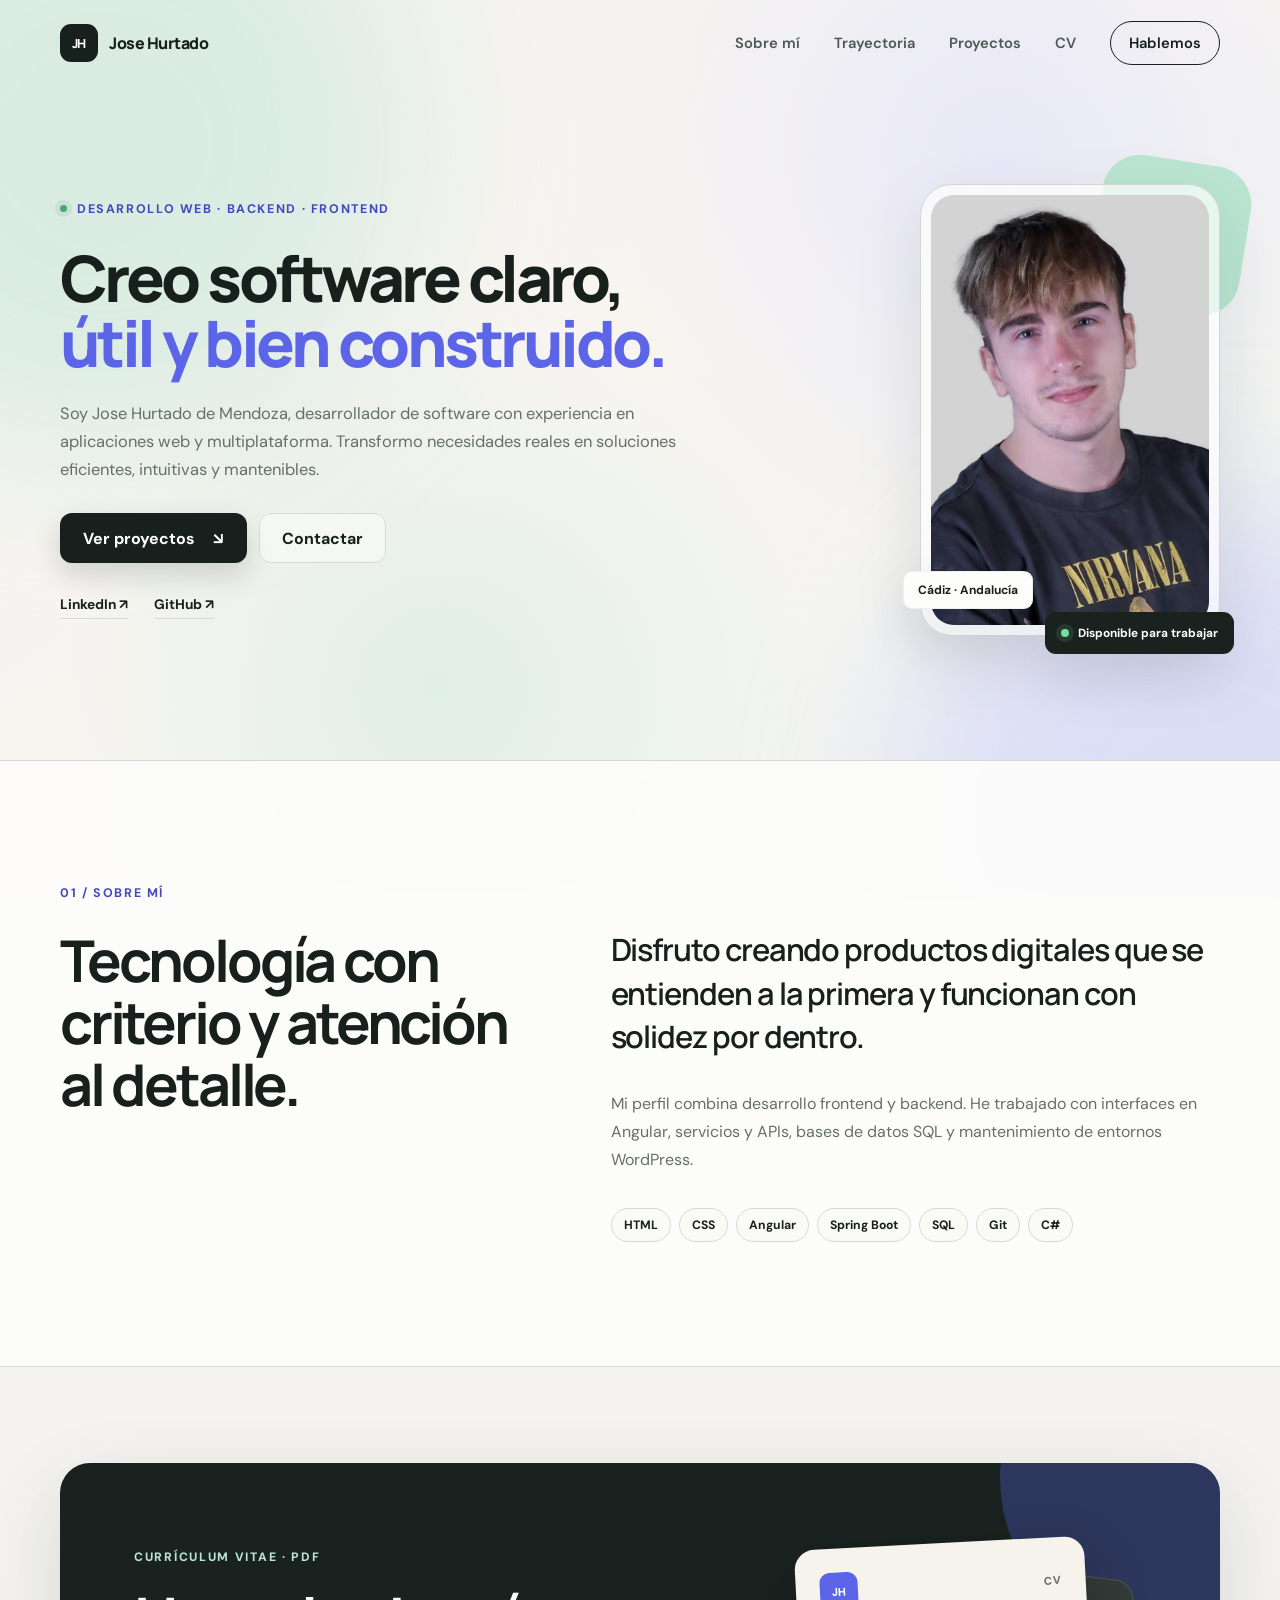
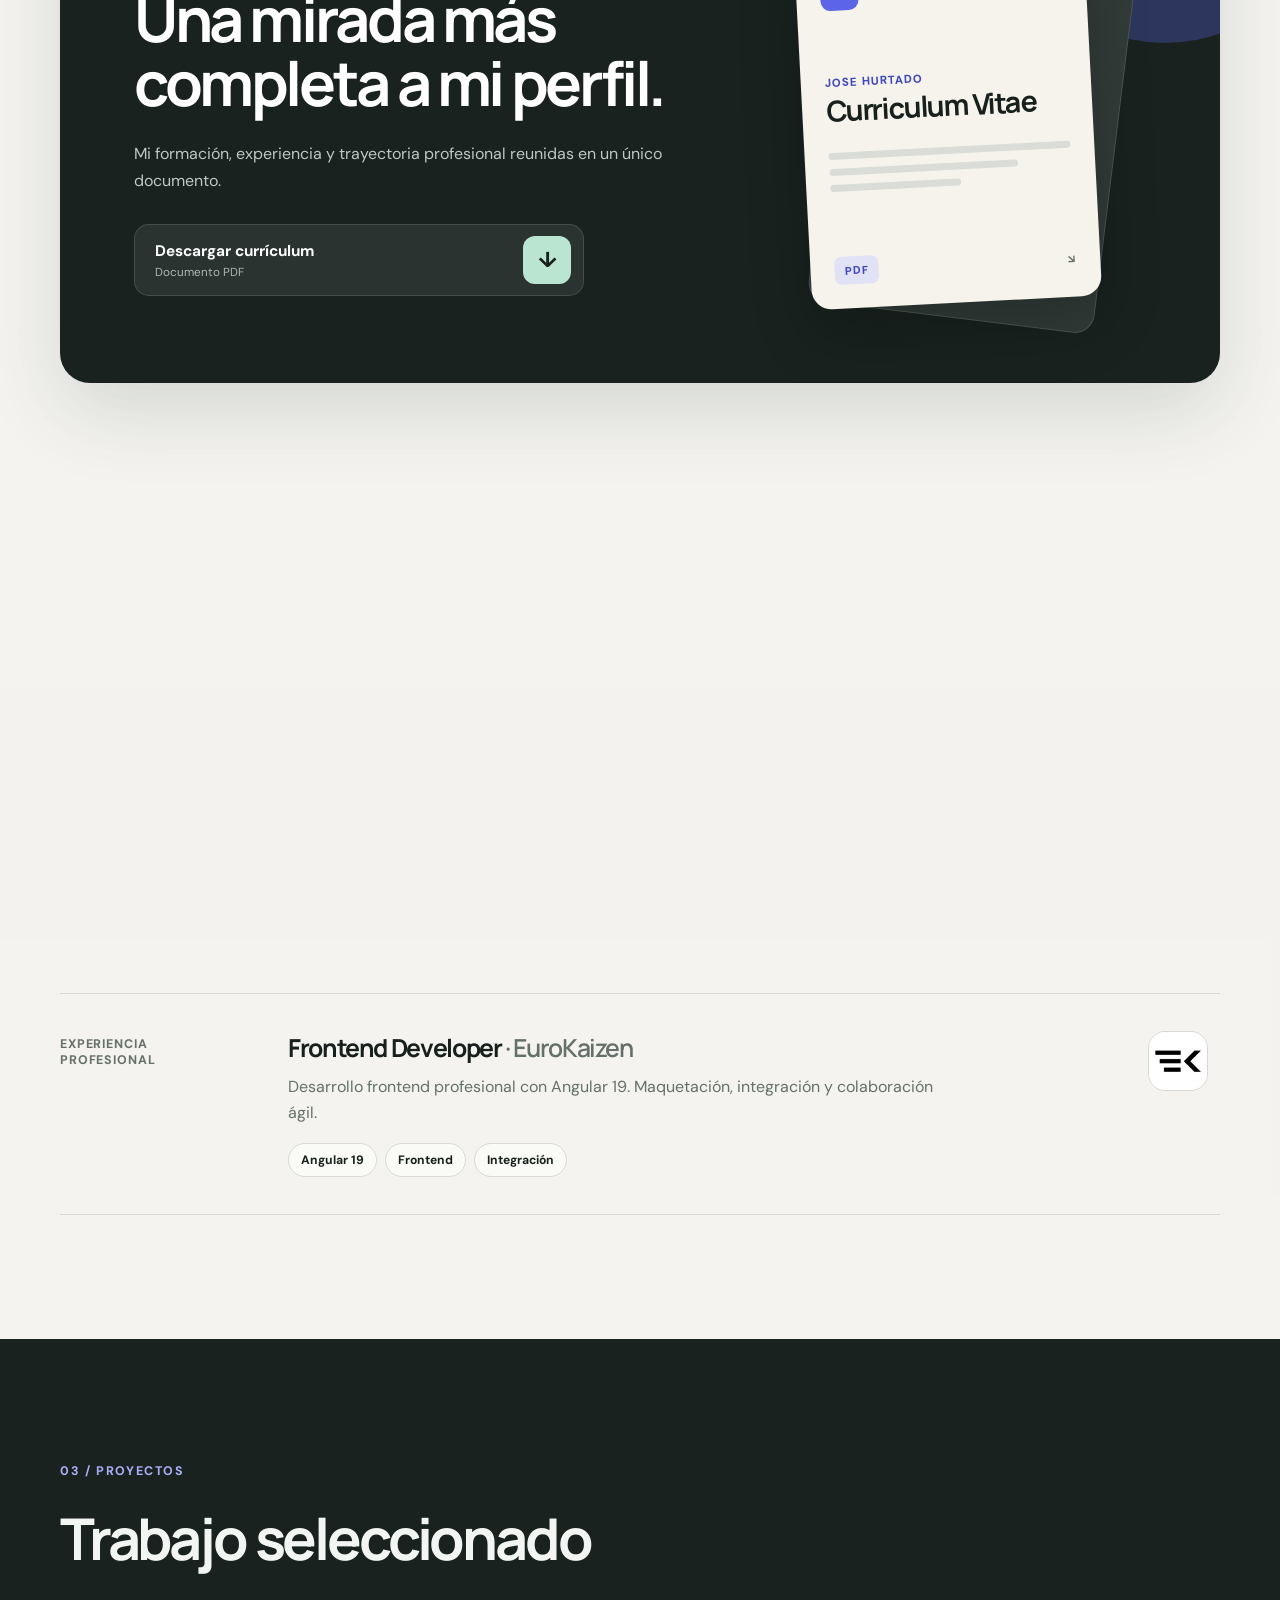
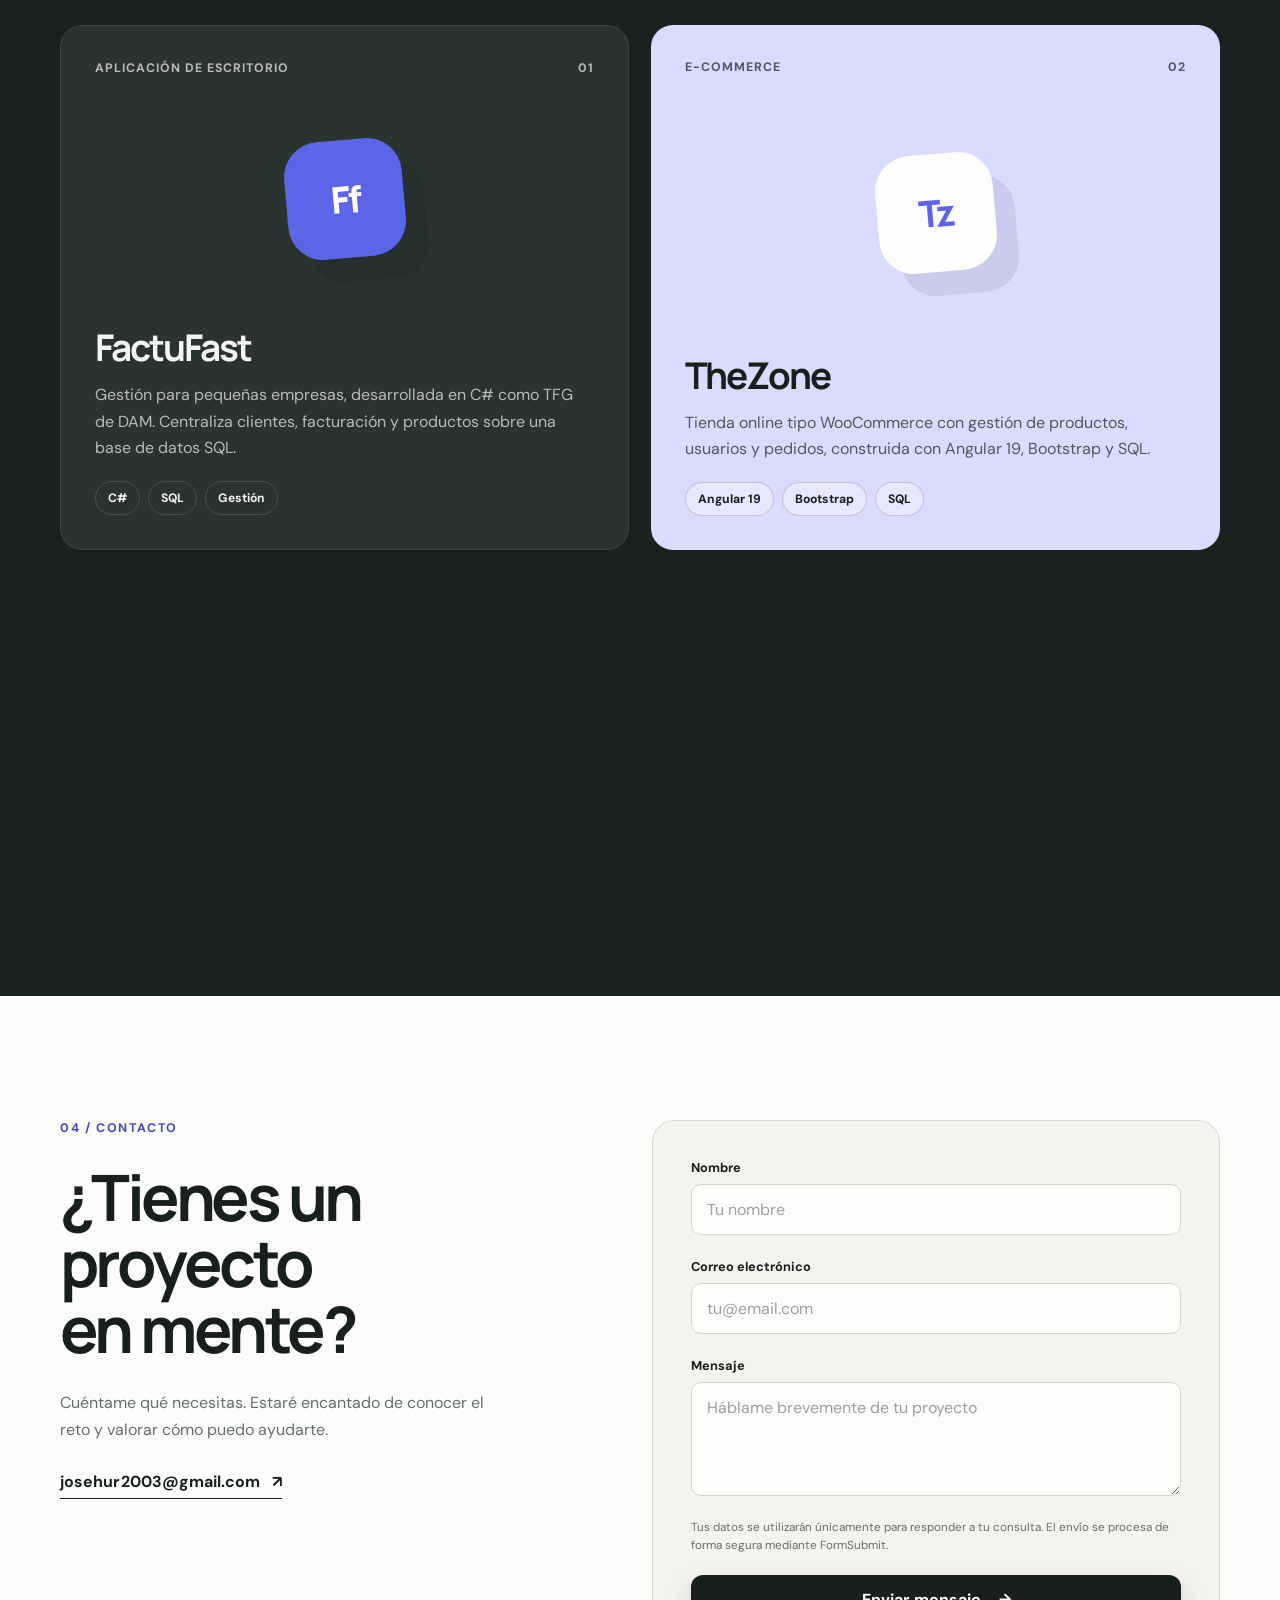
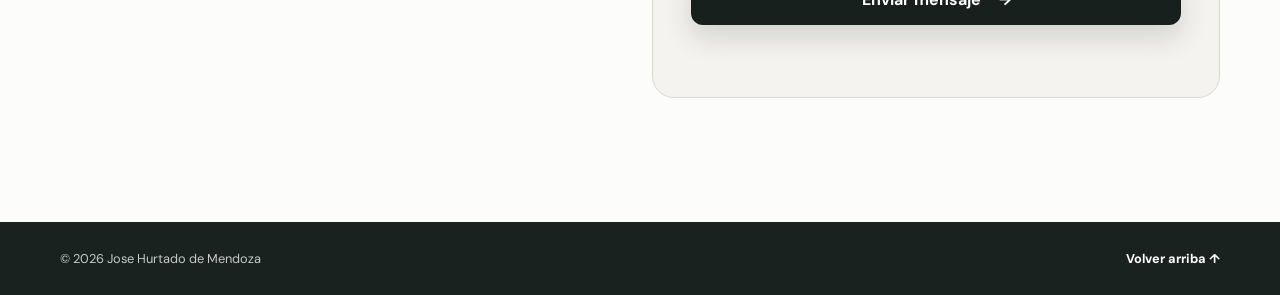
==== commit a8577003: "Mejorar SEO formulario e imágenes" ====
--- a/index.html
+++ b/index.html
@@ -5,6 +5,26 @@
   <meta name="viewport" content="width=device-width, initial-scale=1.0">
   <meta name="description" content="Portafolio de Jose Hurtado de Mendoza Suarez, desarrollador de software especializado en aplicaciones web y multiplataforma.">
   <meta name="theme-color" content="#f4f3ef">
+  <meta name="robots" content="index, follow, max-image-preview:large">
+  <link rel="canonical" href="https://josehurtado.dev/">
+
+  <meta property="og:type" content="website">
+  <meta property="og:locale" content="es_ES">
+  <meta property="og:site_name" content="Jose Hurtado">
+  <meta property="og:title" content="Jose Hurtado de Mendoza | Desarrollador de software">
+  <meta property="og:description" content="Desarrollo aplicaciones web y multiplataforma claras, eficientes y mantenibles.">
+  <meta property="og:url" content="https://josehurtado.dev/">
+  <meta property="og:image" content="https://josehurtado.dev/og-cover.jpg">
+  <meta property="og:image:type" content="image/jpeg">
+  <meta property="og:image:width" content="1200">
+  <meta property="og:image:height" content="630">
+  <meta property="og:image:alt" content="Jose Hurtado, desarrollador de software web, backend y frontend">
+
+  <meta name="twitter:card" content="summary_large_image">
+  <meta name="twitter:title" content="Jose Hurtado de Mendoza | Desarrollador de software">
+  <meta name="twitter:description" content="Desarrollo aplicaciones web y multiplataforma claras, eficientes y mantenibles.">
+  <meta name="twitter:image" content="https://josehurtado.dev/og-cover.jpg">
+  <meta name="twitter:image:alt" content="Jose Hurtado, desarrollador de software web, backend y frontend">
   <title>Jose Hurtado de Mendoza | Desarrollador de software</title>
   <link rel="icon" href="favicon.svg" type="image/svg+xml">
   <link rel="icon" href="favicon-light.svg" type="image/svg+xml" media="(prefers-color-scheme: light)">
@@ -12,7 +32,41 @@
   <link rel="preconnect" href="https://fonts.googleapis.com">
   <link rel="preconnect" href="https://fonts.gstatic.com" crossorigin>
   <link href="https://fonts.googleapis.com/css2?family=DM+Sans:wght@400;500;600;700&family=Manrope:wght@600;700;800&display=swap" rel="stylesheet">
-  <link rel="stylesheet" href="Style.css?v=20260806e">
+  <link rel="stylesheet" href="Style.css?v=20260806f">
+  <script type="application/ld+json">
+    {
+      "@context": "https://schema.org",
+      "@graph": [
+        {
+          "@type": "Person",
+          "@id": "https://josehurtado.dev/#person",
+          "name": "Jose Hurtado de Mendoza Suarez",
+          "url": "https://josehurtado.dev/",
+          "image": "https://josehurtado.dev/og-cover.jpg",
+          "jobTitle": "Desarrollador de software",
+          "address": {
+            "@type": "PostalAddress",
+            "addressLocality": "Cádiz",
+            "addressRegion": "Andalucía",
+            "addressCountry": "ES"
+          },
+          "sameAs": [
+            "https://www.linkedin.com/in/jose-hurtado-de-mendoza-su%C3%A1rez-213b99320/",
+            "https://github.com/Jacketring"
+          ],
+          "knowsAbout": ["HTML", "CSS", "Angular", "Spring Boot", "SQL", "Git", "C#", "WordPress"]
+        },
+        {
+          "@type": "WebSite",
+          "@id": "https://josehurtado.dev/#website",
+          "url": "https://josehurtado.dev/",
+          "name": "Jose Hurtado | Portafolio",
+          "inLanguage": "es",
+          "author": { "@id": "https://josehurtado.dev/#person" }
+        }
+      ]
+    }
+  </script>
 </head>
 <body>
   <a class="skip-link" href="#contenido">Saltar al contenido</a>
@@ -55,7 +109,11 @@
 
       <div class="hero-visual reveal">
         <div class="portrait-frame">
-          <img src="imagenes/foto.jpg" alt="Jose Hurtado de Mendoza" width="880" height="1186">
+          <picture>
+            <source type="image/avif" srcset="imagenes/foto-440.avif 440w, imagenes/foto-880.avif 880w" sizes="(max-width: 680px) calc(100vw - 66px), (max-width: 900px) min(80vw, 410px), 360px">
+            <source type="image/webp" srcset="imagenes/foto-440.webp 440w, imagenes/foto-880.webp 880w" sizes="(max-width: 680px) calc(100vw - 66px), (max-width: 900px) min(80vw, 410px), 360px">
+            <img src="imagenes/foto.jpg" alt="Jose Hurtado de Mendoza" width="880" height="1186" decoding="async" fetchpriority="high">
+          </picture>
           <span class="portrait-label">Cádiz · Andalucía</span>
         </div>
         <div class="availability"><span aria-hidden="true"></span> Disponible para trabajar</div>
@@ -123,12 +181,18 @@
           <article class="timeline-item reveal">
             <p class="timeline-date">Experiencia profesional</p>
             <div><h3>Backend Developer <span>· Versens</span></h3><p>Desarrollo backend y mantenimiento de sitios WordPress. Trabajo con APIs, SQL y entornos reales.</p><div class="tags"><span>Backend</span><span>APIs</span><span>SQL</span><span>WordPress</span></div></div>
-            <img class="company-logo" src="imagenes/logoVersens.jpg" alt="Versens" width="224" height="224">
+            <picture class="company-logo">
+              <source type="image/webp" srcset="imagenes/logo-versens.webp">
+              <img src="imagenes/logoVersens.jpg" alt="Versens" width="224" height="224" loading="lazy" decoding="async">
+            </picture>
           </article>
           <article class="timeline-item reveal">
             <p class="timeline-date">Experiencia profesional</p>
             <div><h3>Frontend Developer <span>· EuroKaizen</span></h3><p>Desarrollo frontend profesional con Angular 19. Maquetación, integración y colaboración ágil.</p><div class="tags"><span>Angular 19</span><span>Frontend</span><span>Integración</span></div></div>
-            <img class="company-logo" src="imagenes/Eurokaizenlogo.jpg" alt="EuroKaizen" width="200" height="200">
+            <picture class="company-logo">
+              <source type="image/webp" srcset="imagenes/logo-eurokaizen.webp">
+              <img src="imagenes/Eurokaizenlogo.jpg" alt="EuroKaizen" width="200" height="200" loading="lazy" decoding="async">
+            </picture>
           </article>
         </div>
 
@@ -191,19 +255,26 @@
           <p>Cuéntame qué necesitas. Estaré encantado de conocer el reto y valorar cómo puedo ayudarte.</p>
           <a href="mailto:josehur2003@gmail.com">josehur2003@gmail.com <span aria-hidden="true">↗</span></a>
         </div>
-        <form class="contact-form reveal" id="formularioContacto">
+        <form class="contact-form reveal" id="formularioContacto" aria-describedby="privacy-note">
+          <div class="form-honeypot" aria-hidden="true">
+            <label for="contact-company">No rellenes este campo</label>
+            <input type="text" id="contact-company" name="_honey" tabindex="-1" autocomplete="off">
+          </div>
+          <input type="hidden" name="_subject" value="Nuevo mensaje desde josehurtado.dev">
+          <input type="hidden" name="_template" value="table">
           <div class="form-row">
             <label for="contact-name">Nombre</label>
-            <input type="text" id="contact-name" name="name" autocomplete="name" placeholder="Tu nombre" required>
+            <input type="text" id="contact-name" name="name" autocomplete="name" placeholder="Tu nombre" minlength="2" maxlength="80" required>
           </div>
           <div class="form-row">
             <label for="contact-email">Correo electrónico</label>
-            <input type="email" id="contact-email" name="email" autocomplete="email" placeholder="tu@email.com" required>
+            <input type="email" id="contact-email" name="email" autocomplete="email" placeholder="tu@email.com" maxlength="254" required>
           </div>
           <div class="form-row">
             <label for="contact-message">Mensaje</label>
-            <textarea id="contact-message" name="message" rows="4" placeholder="Háblame brevemente de tu proyecto" required></textarea>
-          </div>
+            <textarea id="contact-message" name="message" rows="4" placeholder="Háblame brevemente de tu proyecto" minlength="20" maxlength="2000" required></textarea>
+          </div>
+          <p class="form-privacy" id="privacy-note">Tus datos se utilizarán únicamente para responder a tu consulta. El envío se procesa de forma segura mediante FormSubmit.</p>
           <button class="button button-primary submit-button" type="submit">Enviar mensaje <span aria-hidden="true">→</span></button>
           <p class="form-status" id="form-status" role="status" aria-live="polite"></p>
         </form>
@@ -218,6 +289,6 @@
     </div>
   </footer>
 
-  <script src="Script.js?v=20260806e"></script>
+  <script src="Script.js?v=20260806f"></script>
 </body>
 </html>
--- a/Style.css
+++ b/Style.css
@@ -39,6 +39,9 @@
 .nav-links a { position: relative; transition: color .2s ease; }
 .nav-links a:not(.nav-cta)::after { content: ""; position: absolute; right: 0; bottom: -6px; left: 0; height: 2px; border-radius: 999px; background: var(--accent); transform: scaleX(0); transform-origin: right; transition: transform .25s ease; }
 .nav-links a:not(.nav-cta):hover::after, .nav-links a:not(.nav-cta):focus-visible::after { transform: scaleX(1); transform-origin: left; }
+.nav-links a.is-current { color: var(--accent-dark); }
+.nav-links a.is-current:not(.nav-cta)::after { transform: scaleX(1); transform-origin: left; }
+.nav-cta.is-current { background: var(--ink); color: #fff !important; }
 .nav-links a:hover, .nav-links a:focus-visible { color: var(--accent); }
 .nav-cta { padding: 11px 18px; border: 1px solid var(--ink); border-radius: 999px; color: var(--ink) !important; }
 .nav-cta:hover { background: var(--ink); color: #fff !important; }
@@ -65,6 +68,7 @@
 .hero-visual { position: relative; justify-self: end; width: min(100%, 360px); }
 .portrait-frame { position: relative; padding: 10px; border: 1px solid #d6d6cf; border-radius: 32px; background: rgba(255,255,255,.68); box-shadow: 0 24px 70px rgba(24,32,29,.1); }
 .portrait-frame::before { content: ""; position: absolute; width: 150px; height: 150px; right: -27px; top: -25px; background: var(--mint); border-radius: 38px; transform: rotate(9deg); z-index: -1; }
+.portrait-frame picture { display: block; }
 .portrait-frame img { width: 100%; height: 430px; object-fit: cover; object-position: center 24%; border-radius: 23px; filter: saturate(.85) contrast(.98); }
 .portrait-label { position: absolute; left: -18px; bottom: 26px; padding: 10px 14px; border: 1px solid rgba(24,32,29,.06); border-radius: 9px; background: var(--white); box-shadow: var(--shadow); font-size: .75rem; font-weight: 700; }
 .availability { position: absolute; right: -14px; bottom: -18px; display: flex; align-items: center; gap: 9px; padding: 13px 16px; border-radius: 11px; background: var(--dark); color: #fff; box-shadow: var(--shadow); font-size: .74rem; font-weight: 700; }
@@ -117,7 +121,8 @@
 .timeline-item h3 { margin: 0 0 10px; font-size: 1.55rem; }
 .timeline-item h3 span { color: var(--muted); font-weight: 600; }
 .timeline-item p:not(.timeline-date) { max-width: 670px; margin: 0 0 17px; color: var(--muted); line-height: 1.65; }
-.company-logo { width: 60px; height: 60px; object-fit: cover; border-radius: 17px; border: 1px solid var(--line); }
+.company-logo { width: 60px; height: 60px; display: block; overflow: hidden; border-radius: 17px; border: 1px solid var(--line); }
+.company-logo img { width: 100%; height: 100%; object-fit: cover; }
 .timeline-index { justify-self: end; color: #c5c7c1; font-family: "Manrope", sans-serif; font-size: 2rem; font-weight: 800; }
 
 .projects { background: var(--dark); color: #f3f5f3; }
@@ -148,7 +153,8 @@
 .contact-copy h2 { margin: 0; font-size: clamp(2.7rem, 5vw, 4.8rem); line-height: 1.03; }
 .contact-copy > p:not(.section-number) { max-width: 440px; margin: 27px 0; color: var(--muted); line-height: 1.7; }
 .contact-copy > a { display: inline-flex; gap: 12px; padding-bottom: 6px; border-bottom: 1px solid var(--ink); font-weight: 700; }
-.contact-form { padding: 38px; border: 1px solid var(--line); border-radius: var(--radius); background: var(--paper); }
+.contact-form { position: relative; padding: 38px; border: 1px solid var(--line); border-radius: var(--radius); background: var(--paper); }
+.form-honeypot { position: absolute; width: 1px; height: 1px; overflow: hidden; clip-path: inset(50%); white-space: nowrap; }
 .form-row { margin-bottom: 23px; }
 .form-row label { display: block; margin-bottom: 8px; font-size: .8rem; font-weight: 700; }
 .form-row input, .form-row textarea { width: 100%; border: 1px solid #d5d6cf; border-radius: 10px; outline: none; background: var(--white); color: var(--ink); padding: 14px 15px; resize: vertical; transition: border .2s, box-shadow .2s; }
@@ -156,6 +162,7 @@
 .form-row input::placeholder, .form-row textarea::placeholder { color: #9ba19e; }
 .submit-button { width: 100%; border: 0; }
 .submit-button:disabled { opacity: .6; cursor: wait; transform: none; }
+.form-privacy { margin: -5px 0 20px; color: var(--muted); font-size: .73rem; line-height: 1.5; }
 .form-status { min-height: 20px; margin: 14px 0 0; text-align: center; color: var(--muted); font-size: .82rem; }
 .form-status.success { color: #287a50; }
 .form-status.error { color: #a53d43; }
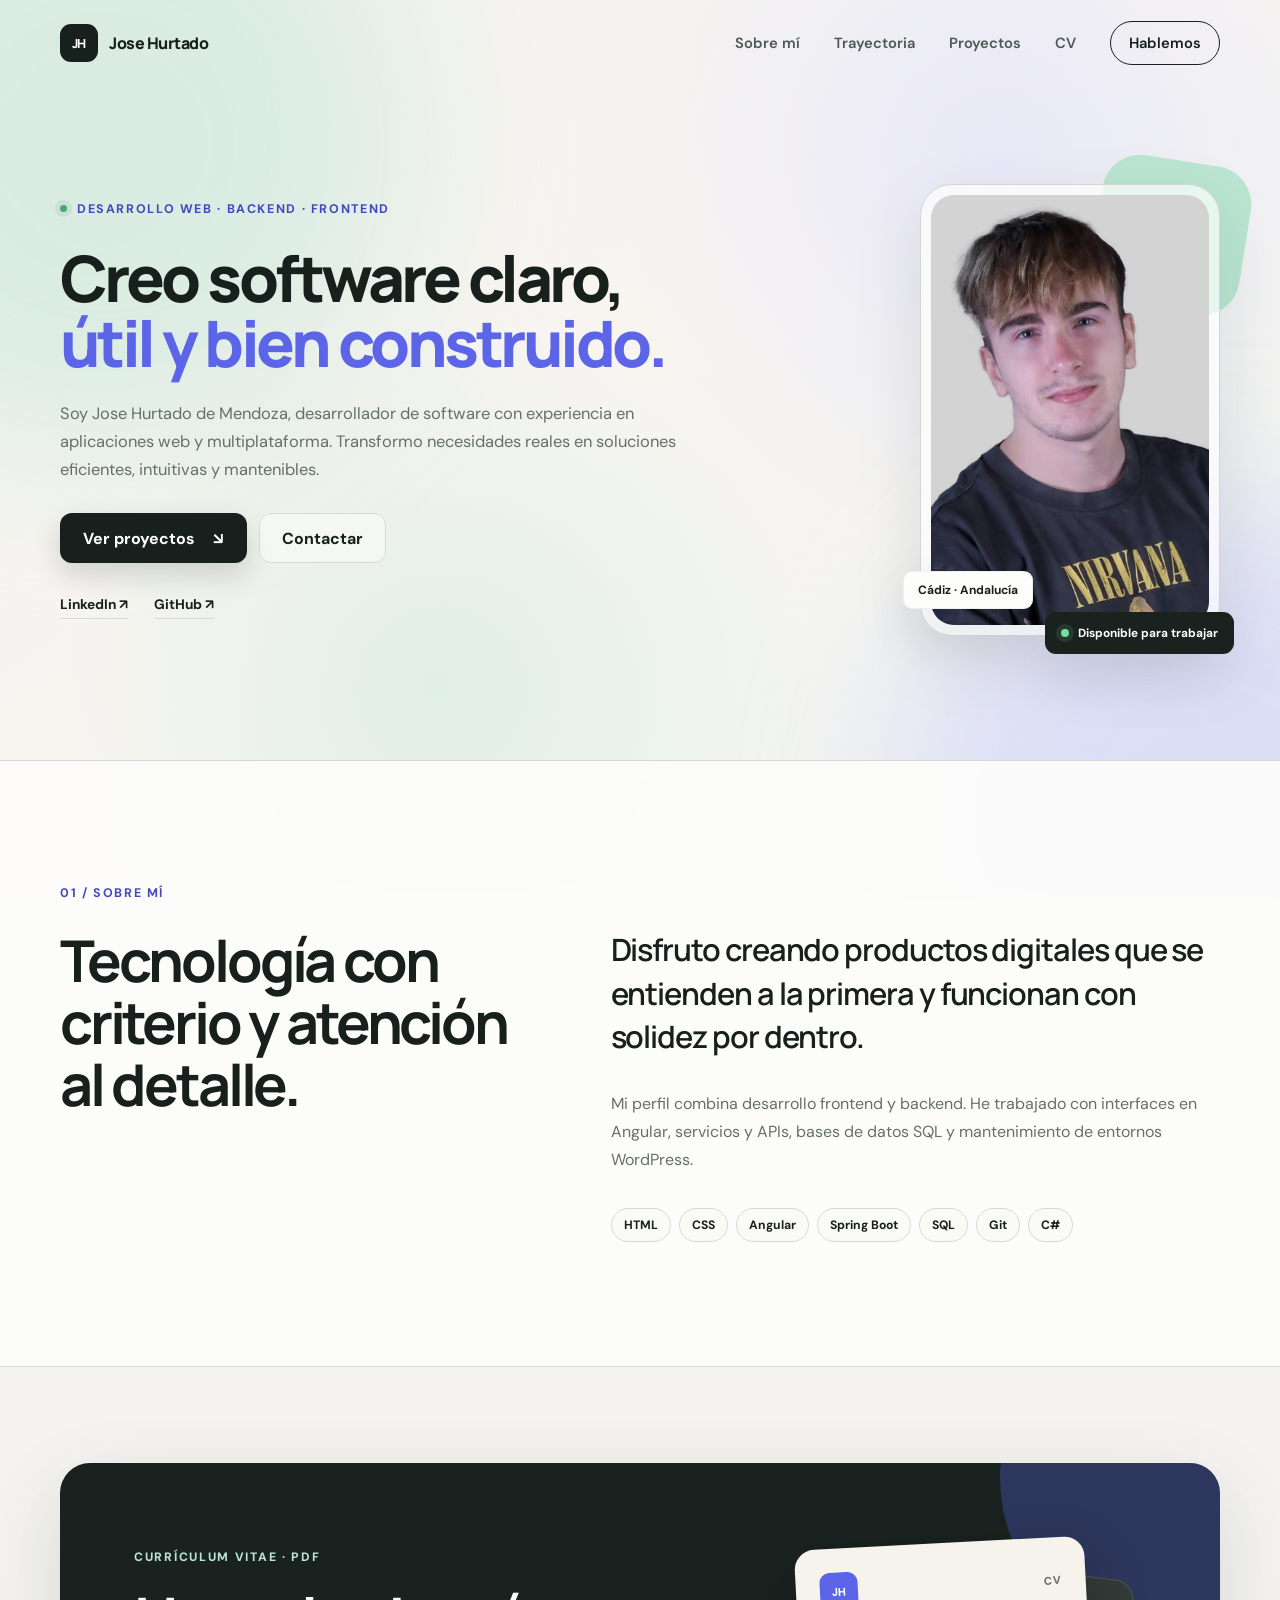
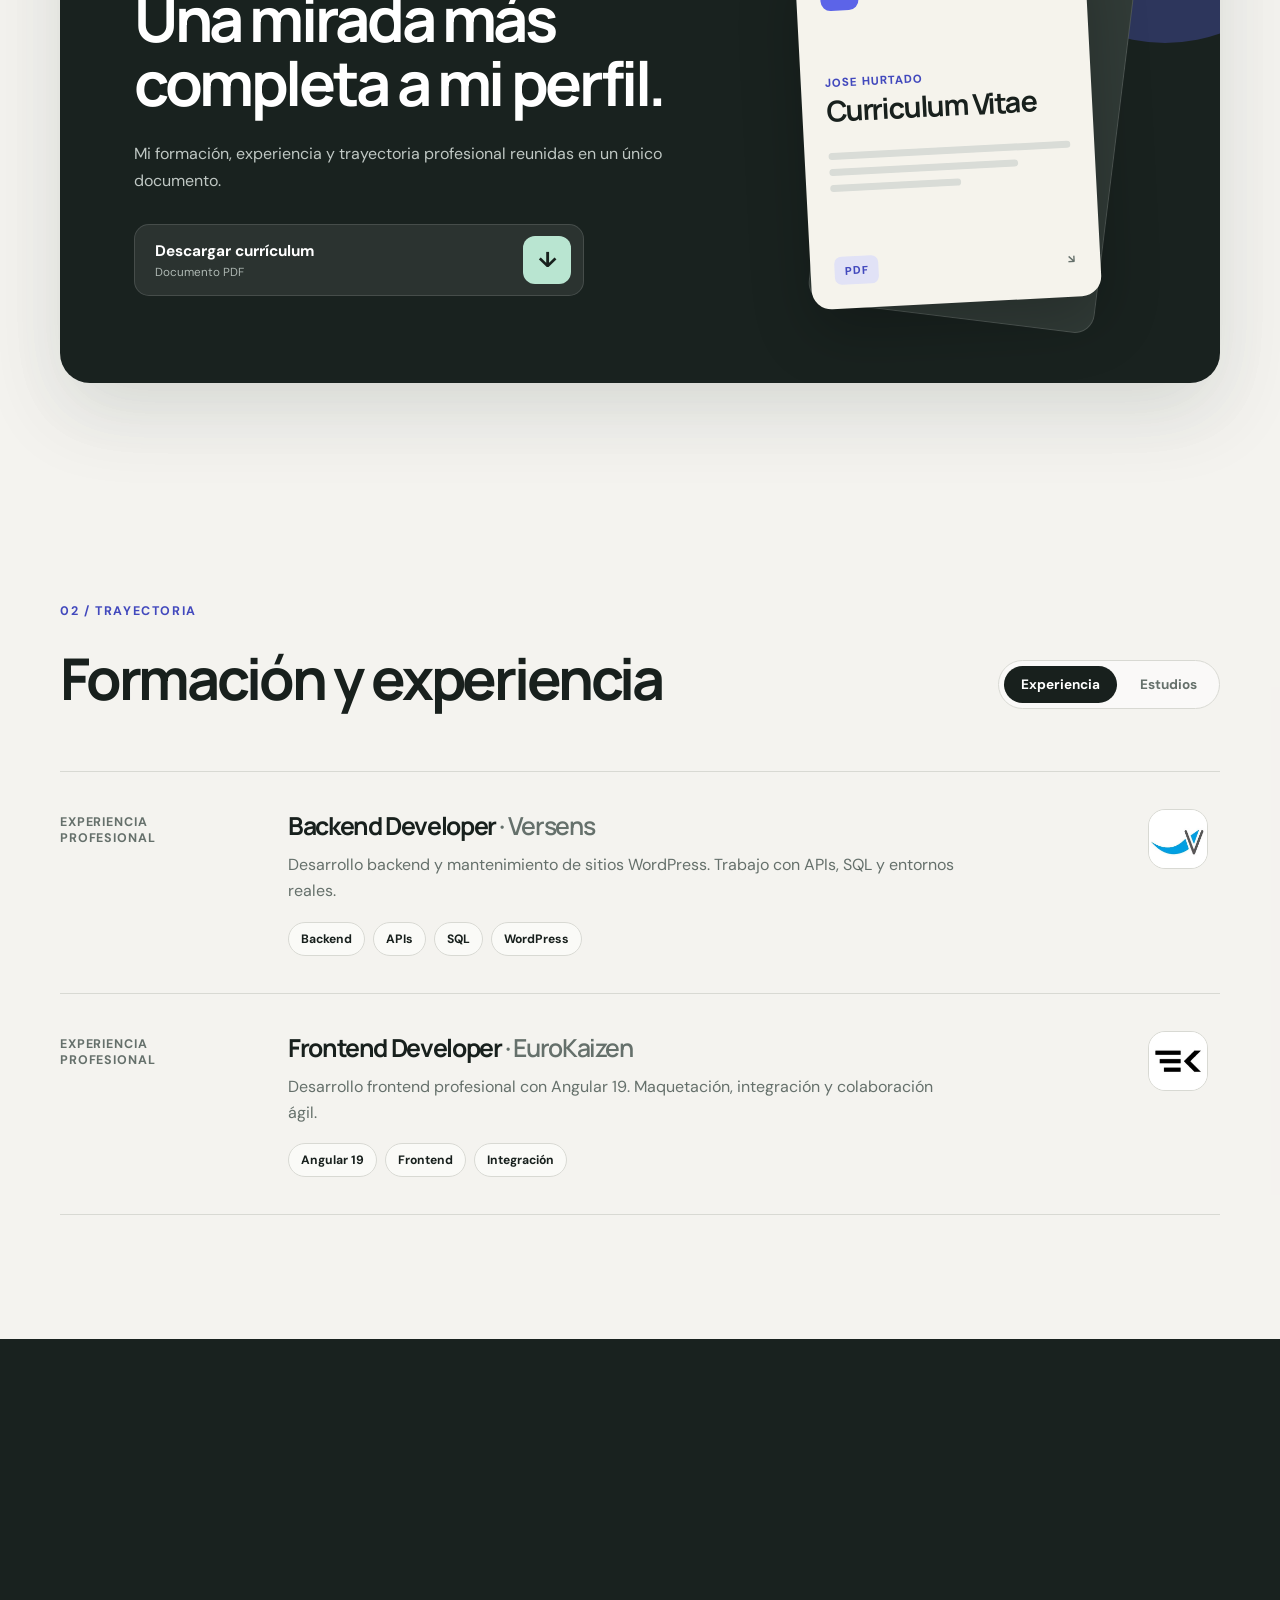
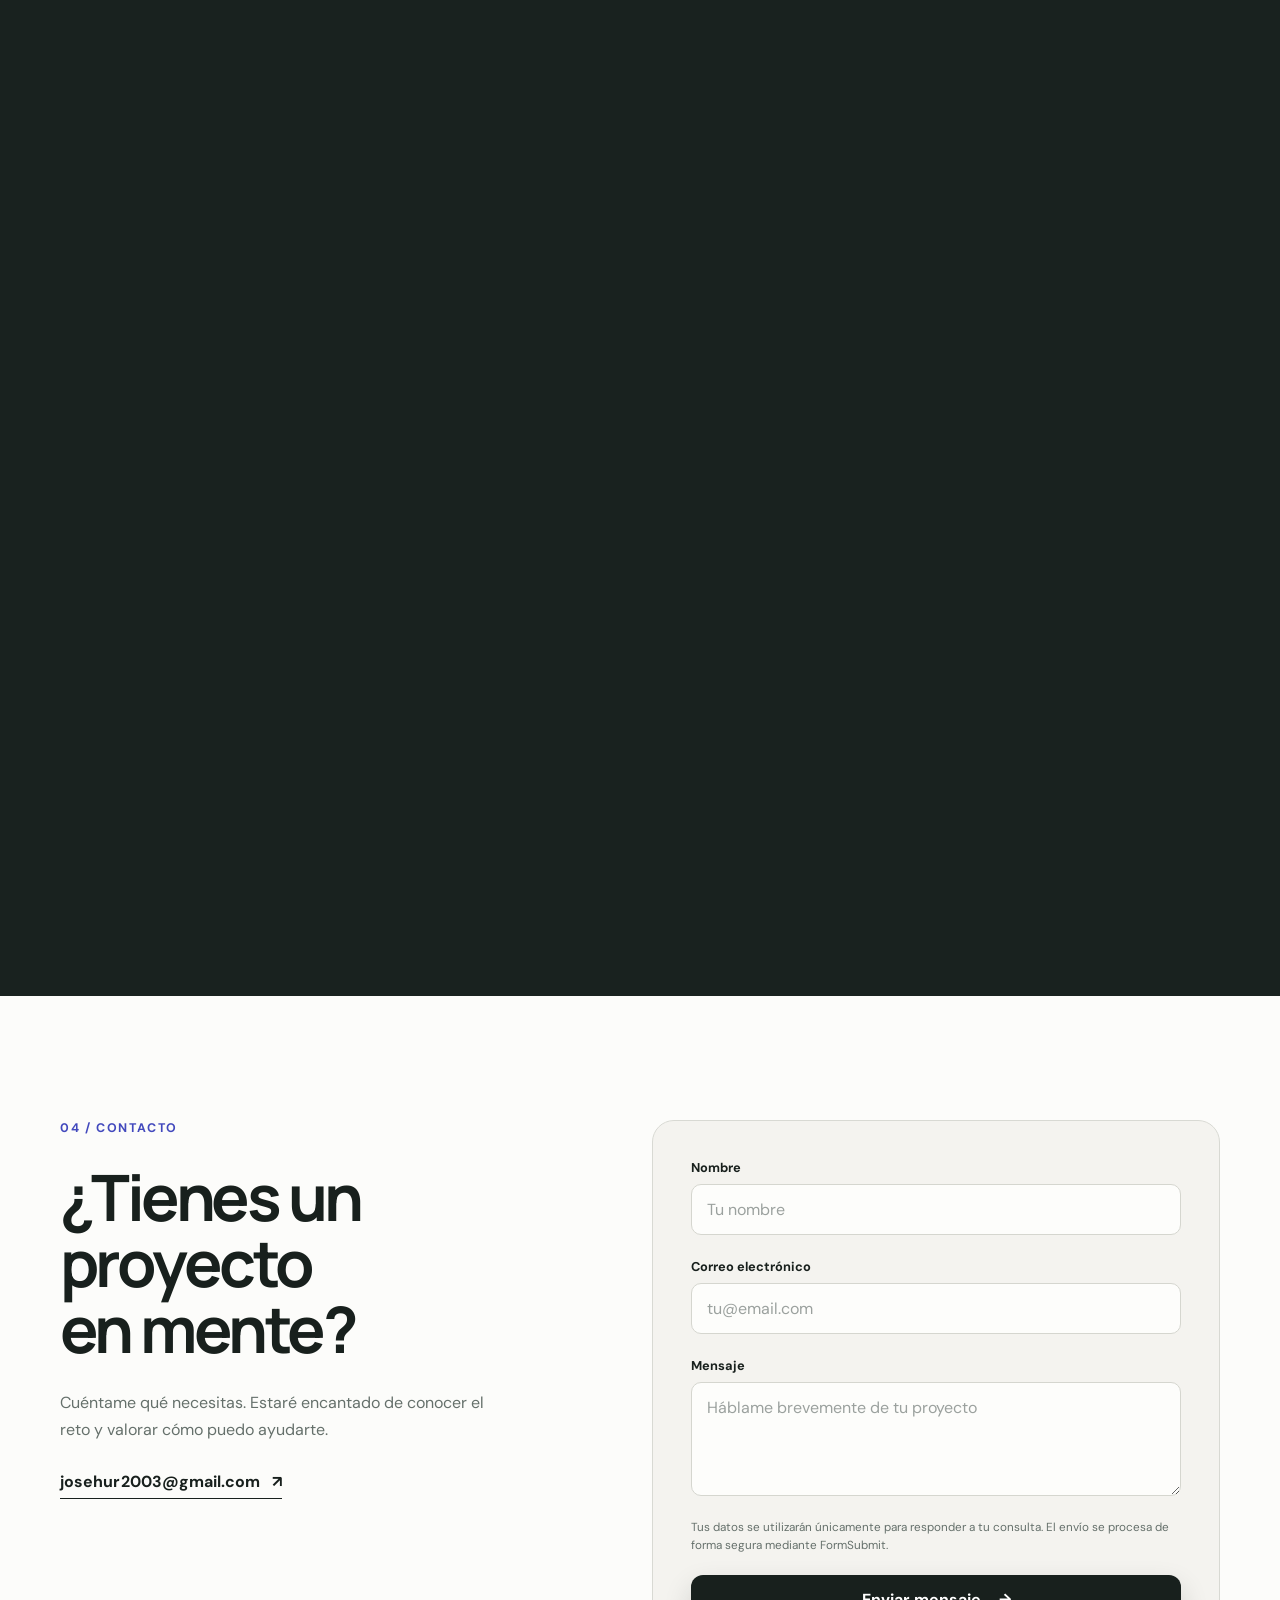
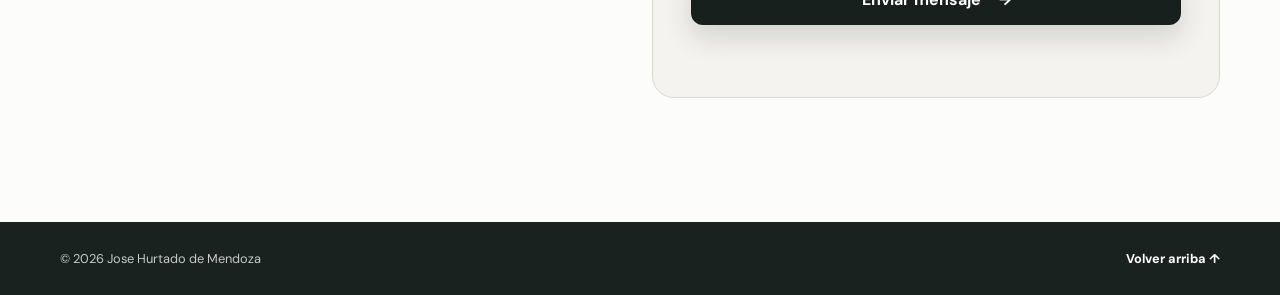
==== commit 23e15d02: "Corregir término porfolio" ====
--- a/index.html
+++ b/index.html
@@ -3,7 +3,7 @@
 <head>
   <meta charset="UTF-8">
   <meta name="viewport" content="width=device-width, initial-scale=1.0">
-  <meta name="description" content="Portafolio de Jose Hurtado de Mendoza Suarez, desarrollador de software especializado en aplicaciones web y multiplataforma.">
+  <meta name="description" content="Porfolio de Jose Hurtado de Mendoza Suarez, desarrollador de software especializado en aplicaciones web y multiplataforma.">
   <meta name="theme-color" content="#f4f3ef">
   <meta name="robots" content="index, follow, max-image-preview:large">
   <link rel="canonical" href="https://josehurtado.dev/">
@@ -60,7 +60,7 @@
           "@type": "WebSite",
           "@id": "https://josehurtado.dev/#website",
           "url": "https://josehurtado.dev/",
-          "name": "Jose Hurtado | Portafolio",
+          "name": "Jose Hurtado | Porfolio",
           "inLanguage": "es",
           "author": { "@id": "https://josehurtado.dev/#person" }
         }
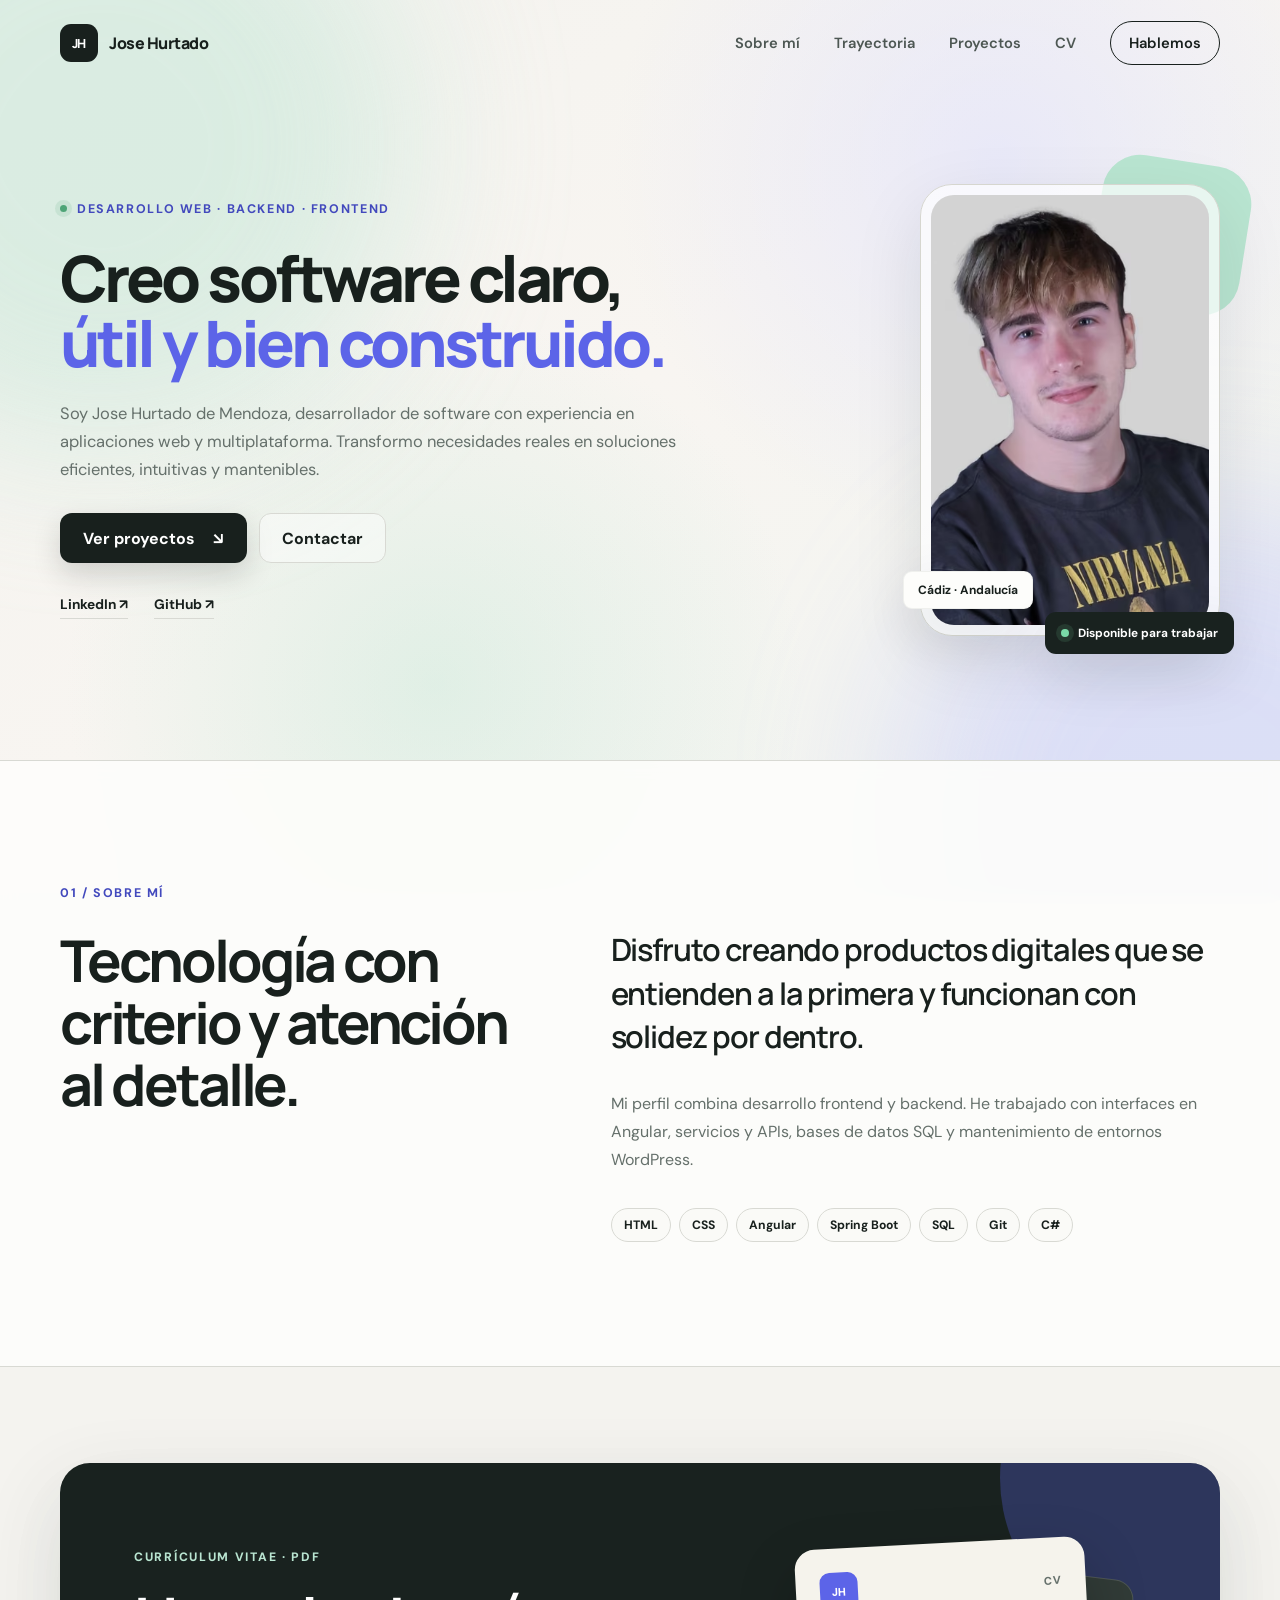
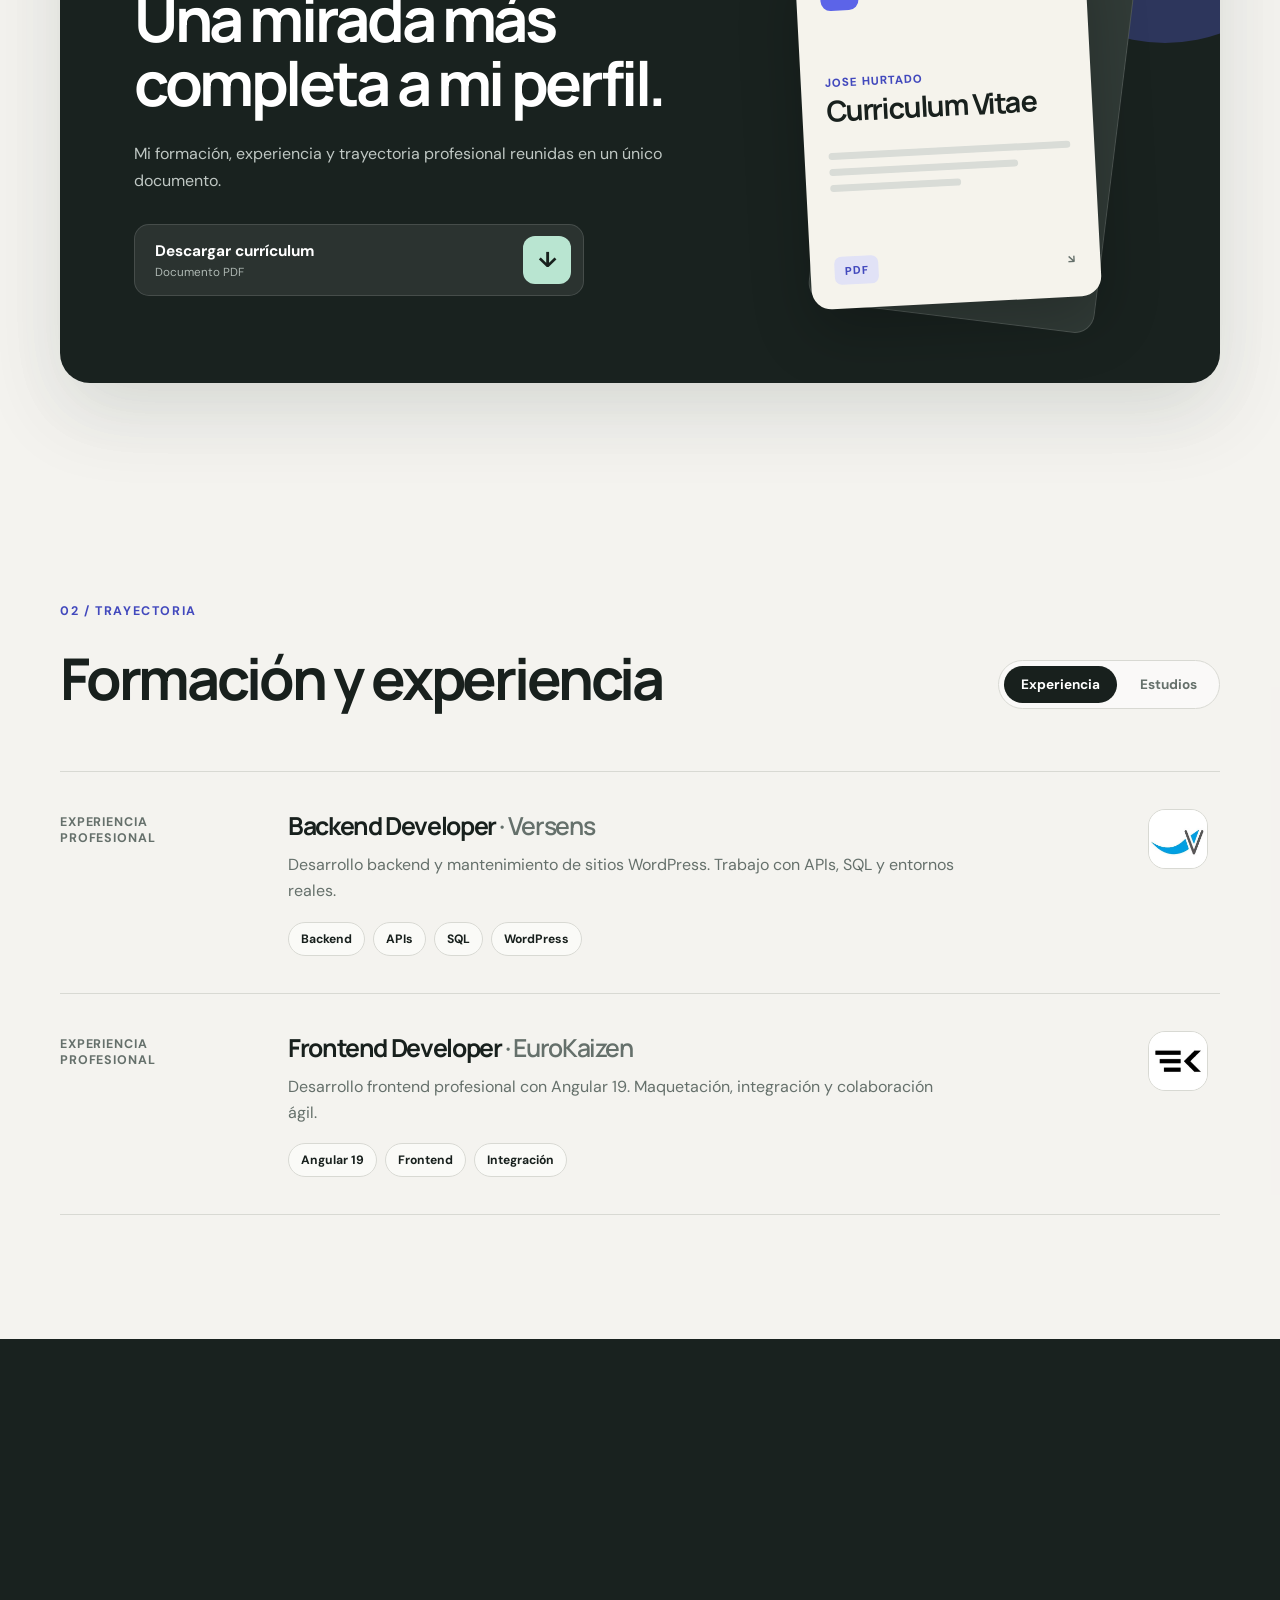
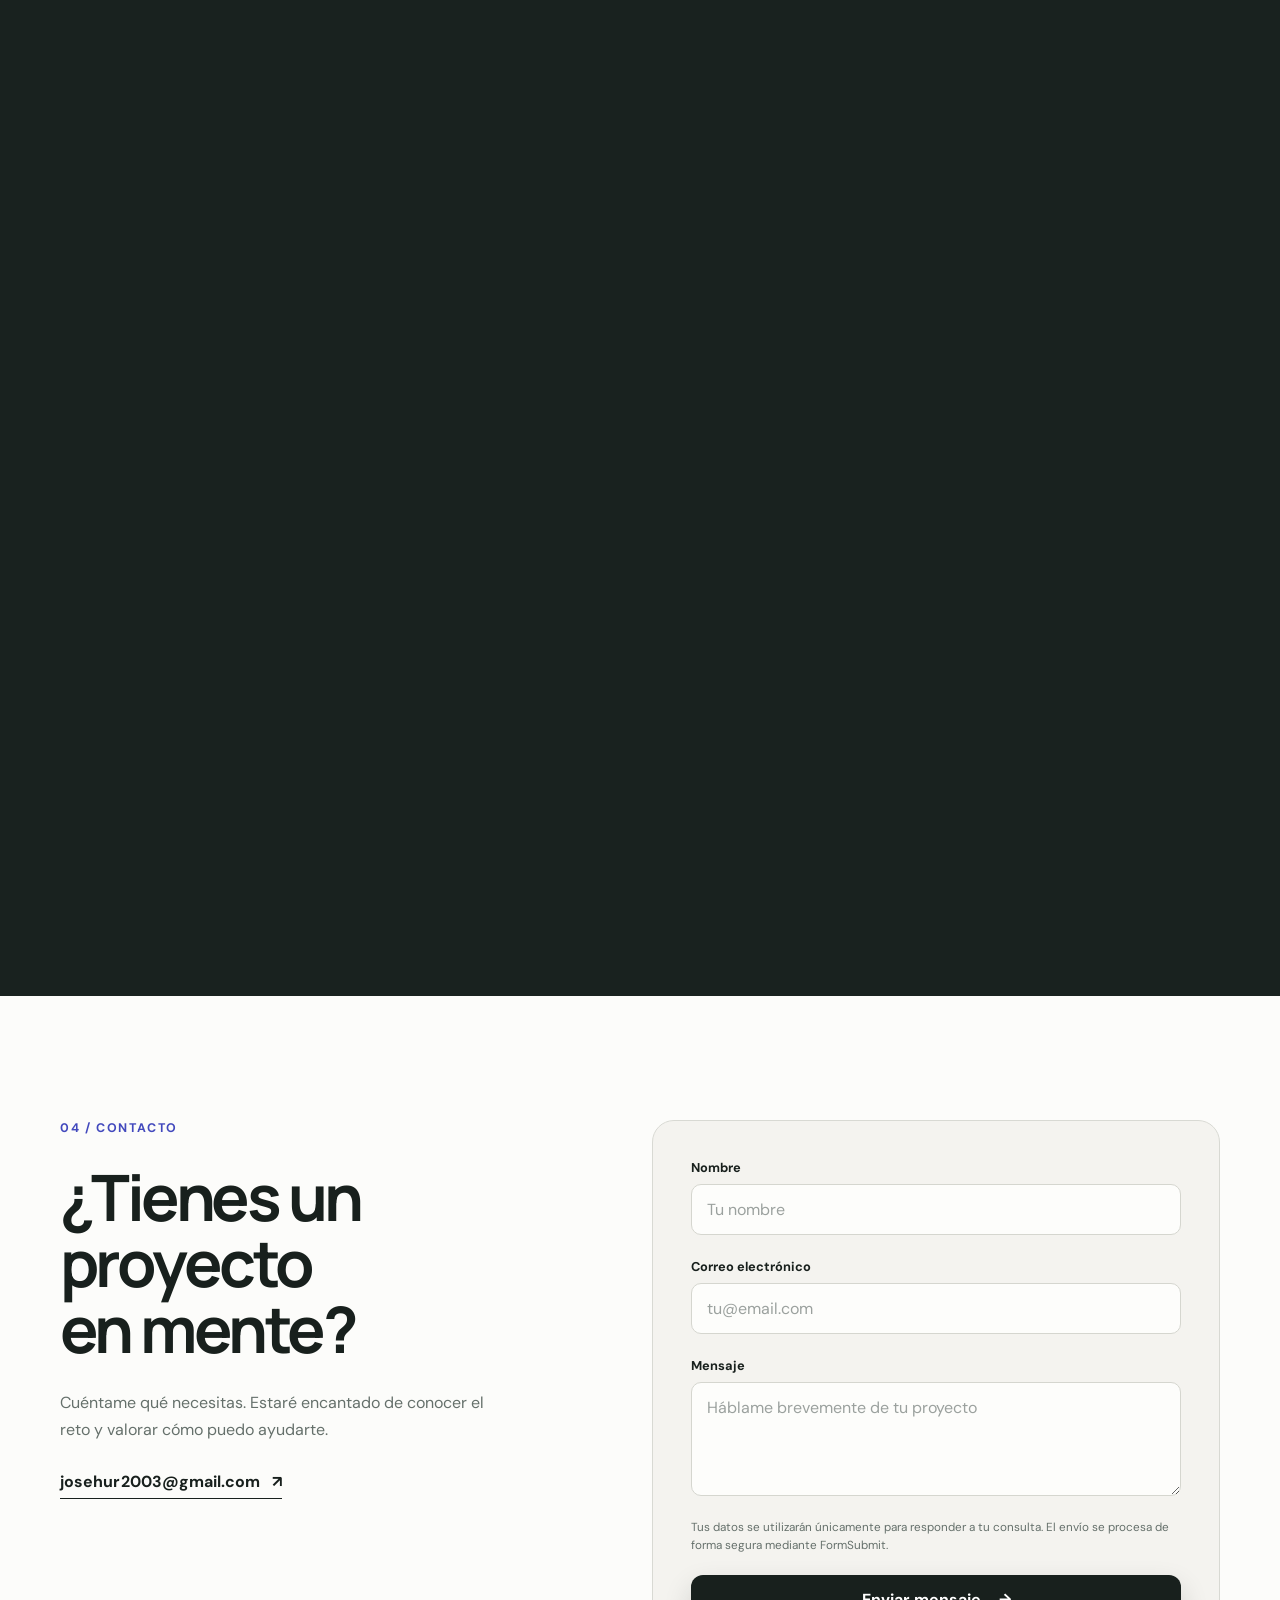
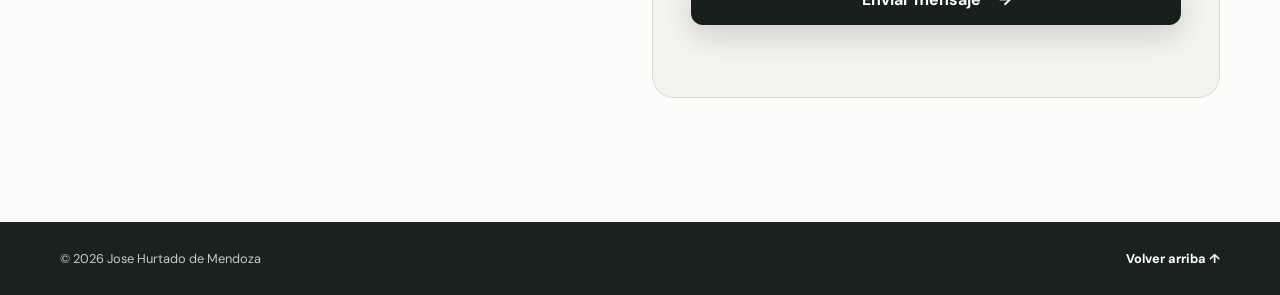
==== commit ea2bfa5b: "Añadir interacciones visuales al pasar el cursor" ====
--- a/index.html
+++ b/index.html
@@ -32,7 +32,7 @@
   <link rel="preconnect" href="https://fonts.googleapis.com">
   <link rel="preconnect" href="https://fonts.gstatic.com" crossorigin>
   <link href="https://fonts.googleapis.com/css2?family=DM+Sans:wght@400;500;600;700&family=Manrope:wght@600;700;800&display=swap" rel="stylesheet">
-  <link rel="stylesheet" href="Style.css?v=20260806f">
+  <link rel="stylesheet" href="Style.css?v=20260807b">
   <script type="application/ld+json">
     {
       "@context": "https://schema.org",
--- a/Style.css
+++ b/Style.css
@@ -220,6 +220,67 @@
 .stack span, .tags span, .company-logo { transition: transform .22s ease, border-color .22s ease, background .22s ease; }
 .stack span:hover, .tags span:hover { transform: translateY(-2px); border-color: rgba(92,100,232,.42); }
 .timeline-item:hover .company-logo { transform: translateY(-3px) rotate(2deg); }
+
+a:focus-visible, button:focus-visible { outline: 3px solid rgba(92,100,232,.42); outline-offset: 4px; }
+.button:active { transform: translateY(0) scale(.98); }
+.tab { transition: color .22s ease, background .22s ease, transform .22s ease; }
+.brand-mark, .brand > span:last-child, .button > span, .social-links a, .social-links a span, .portrait-frame img, .cv-card::before, .timeline-item > div, .timeline-item h3, .contact-copy > a, .contact-copy > a span, .contact-form, .form-row label, .footer-inner a, .footer-inner a span { transition: transform .28s ease, color .25s ease, background .25s ease, opacity .25s ease, box-shadow .3s ease, border-color .25s ease; }
+.project-card.reveal { transition-property: opacity, transform, box-shadow, border-color; transition-duration: .7s, .35s, .35s, .35s; transition-timing-function: ease; }
+
+@media (hover: hover) and (pointer: fine) {
+  .brand:hover .brand-mark { background: var(--accent); transform: rotate(-7deg) scale(1.08); box-shadow: 0 8px 20px rgba(92,100,232,.25); }
+  .brand:hover > span:last-child { color: var(--accent-dark); transform: translateX(3px); }
+
+  .button { position: relative; overflow: hidden; isolation: isolate; }
+  .button::before { content: ""; position: absolute; inset: 0; z-index: -1; background: linear-gradient(105deg, transparent 20%, rgba(255,255,255,.24) 48%, transparent 76%); transform: translateX(-125%); transition: transform .55s ease; }
+  .button:hover::before { transform: translateX(125%); }
+  .button:hover > span { transform: translate(3px, -3px); }
+  .button-secondary:hover { border-color: rgba(92,100,232,.38); background: rgba(255,255,255,.82); color: var(--accent-dark); box-shadow: 0 10px 28px rgba(24,32,29,.08); }
+
+  .social-links a:hover { color: var(--accent-dark); border-color: var(--accent); transform: translateY(-2px); }
+  .social-links a:hover span { display: inline-block; transform: translate(3px, -3px); }
+
+  .portrait-frame { transition: transform .4s ease, box-shadow .4s ease, border-color .3s ease; }
+  .portrait-frame:hover { transform: translateY(-5px) rotate(.6deg); border-color: rgba(92,100,232,.28); box-shadow: 0 30px 80px rgba(24,32,29,.15); }
+  .portrait-frame:hover img { transform: scale(1.035); filter: saturate(.98) contrast(1.01); }
+  .availability { transition: transform .3s ease, background .3s ease; }
+  .hero-visual:hover .availability { transform: translateY(-4px); background: var(--accent-dark); }
+
+  .stack span:hover { background: #eceeff; color: var(--accent-dark); box-shadow: 0 8px 18px rgba(92,100,232,.12); }
+  .project-dark .tags span:hover { background: rgba(185,229,209,.14); border-color: rgba(185,229,209,.5); color: var(--mint); }
+  .project-light .tags span:hover { background: rgba(255,255,255,.8); border-color: rgba(92,100,232,.34); color: var(--accent-dark); }
+
+  .cv-card::before { transition-duration: .55s; }
+  .cv-card:hover::before { opacity: .48; transform: translate(-20px, 18px) scale(1.12); }
+  .cv-card:hover .document-card { animation-play-state: paused; transform: translateY(-9px) rotate(1deg); }
+  .cv-download:hover strong { color: var(--mint); }
+
+  .tab:not(.is-active):hover { background: rgba(92,100,232,.1); color: var(--accent-dark); transform: translateY(-1px); }
+  .timeline-item { transition: box-shadow .28s ease, background .28s ease; }
+  .timeline-item:hover { background: linear-gradient(90deg, rgba(92,100,232,.07), transparent 72%); box-shadow: inset 4px 0 0 rgba(92,100,232,.48); }
+  .timeline-item:hover > div { transform: translateX(7px); }
+  .timeline-item:hover h3 { color: var(--accent-dark); }
+  .timeline-item:hover .company-logo { box-shadow: 0 10px 24px rgba(24,32,29,.13); border-color: rgba(92,100,232,.35); }
+
+  .project-card { position: relative; }
+  .project-card::after { content: ""; position: absolute; inset: -35%; z-index: 0; pointer-events: none; background: radial-gradient(circle, rgba(255,255,255,.2), transparent 58%); opacity: 0; transform: translate(-25%, 25%) scale(.7); transition: opacity .4s ease, transform .55s ease; }
+  .project-card > * { position: relative; z-index: 1; }
+  .project-card:hover { transform: translateY(-6px); box-shadow: 0 28px 65px rgba(0,0,0,.2); border-color: rgba(170,176,248,.38); }
+  .project-card:hover::after { opacity: 1; transform: translate(12%, -10%) scale(1); }
+  .project-card:hover h3 { color: inherit; transform: translateX(5px); }
+  .project-card h3 { transition: transform .3s ease, color .25s ease; }
+  .project-light:hover h3, .project-coming:hover h3 { color: var(--accent-dark); }
+
+  .contact-copy > a:hover { color: var(--accent-dark); border-color: var(--accent); transform: translateY(-2px); }
+  .contact-copy > a:hover span { transform: translate(3px, -3px); }
+  .contact-form:hover { transform: translateY(-4px); border-color: rgba(92,100,232,.26); box-shadow: 0 22px 55px rgba(24,32,29,.1); }
+  .form-row:hover label, .form-row:focus-within label { color: var(--accent-dark); }
+  .form-row input:hover, .form-row textarea:hover { border-color: rgba(92,100,232,.38); }
+
+  .footer-inner a:hover { color: var(--mint); transform: translateY(-2px); }
+  .footer-inner a:hover span { display: inline-block; transform: translateY(-3px); }
+}
+
 
 @media (min-width: 901px) and (max-width: 1100px) {
   .hero-visual { width: calc(100% - 30px); margin-right: 30px; }
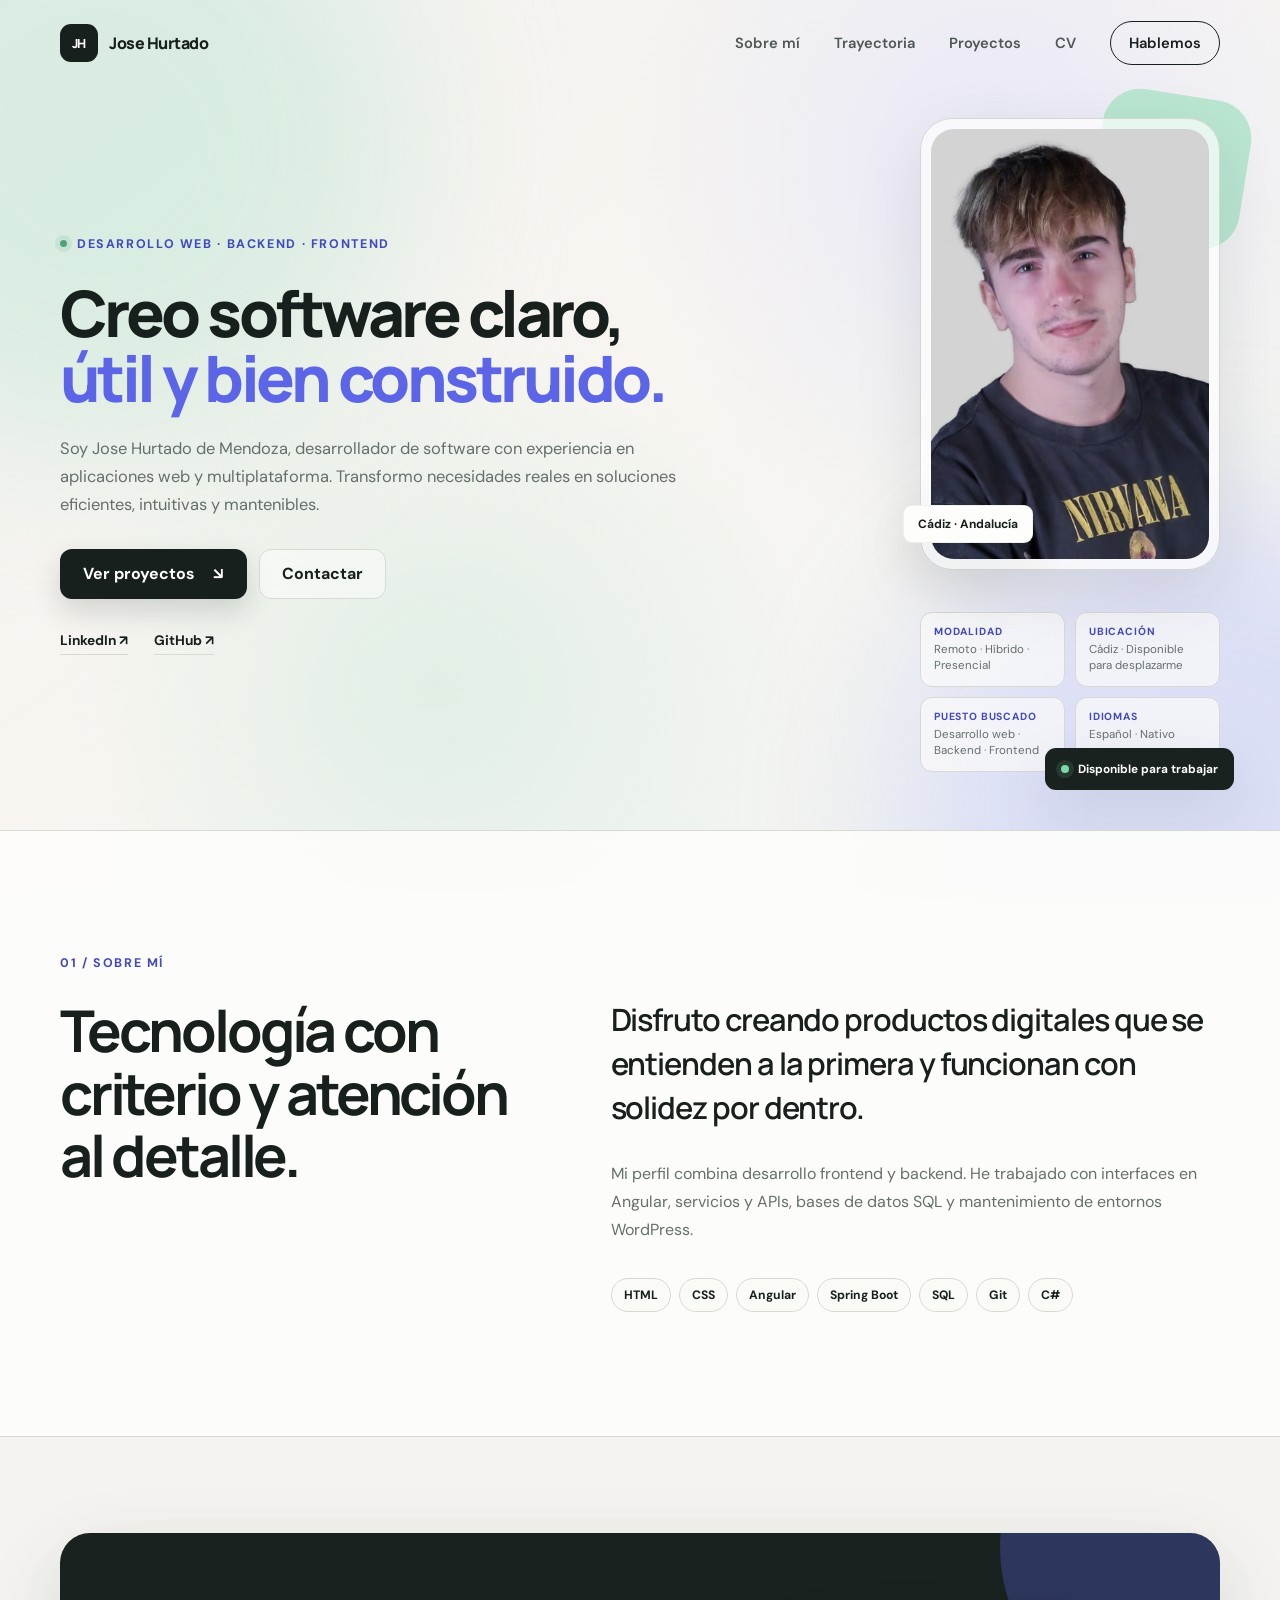
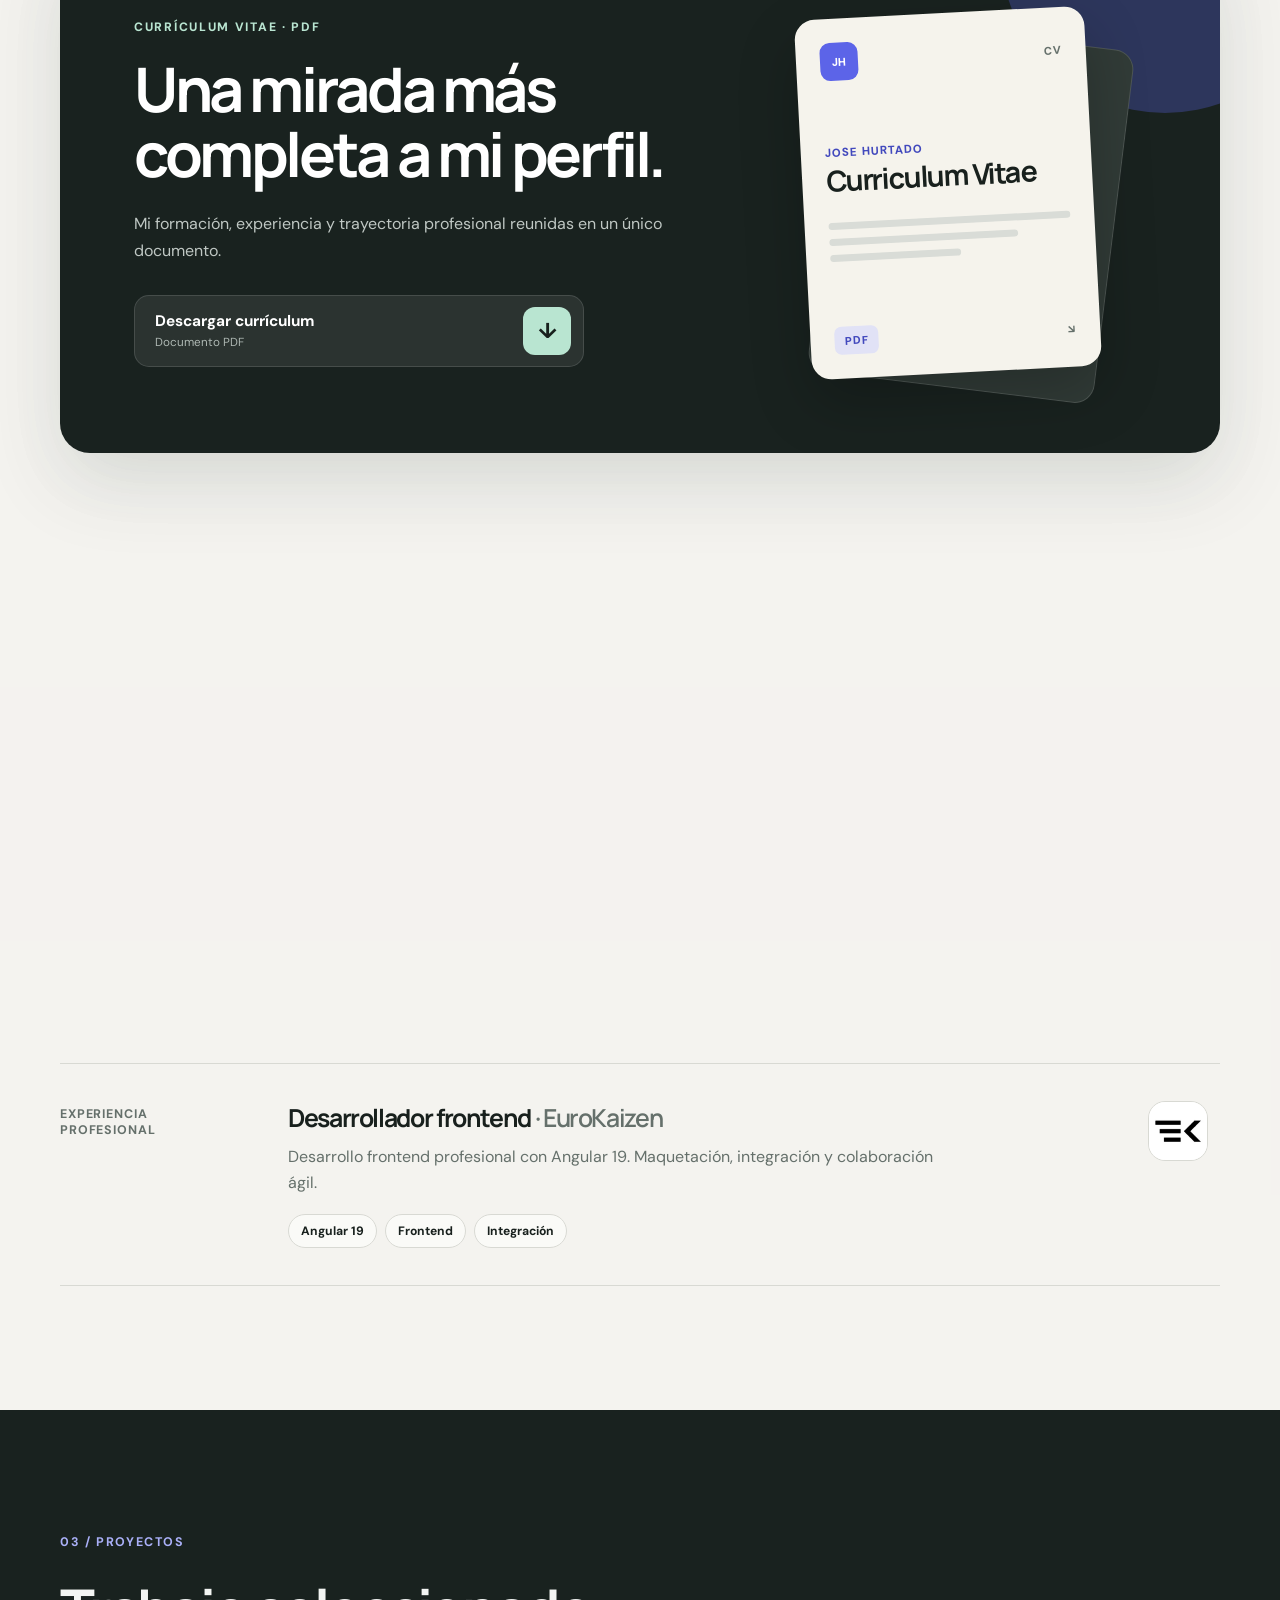
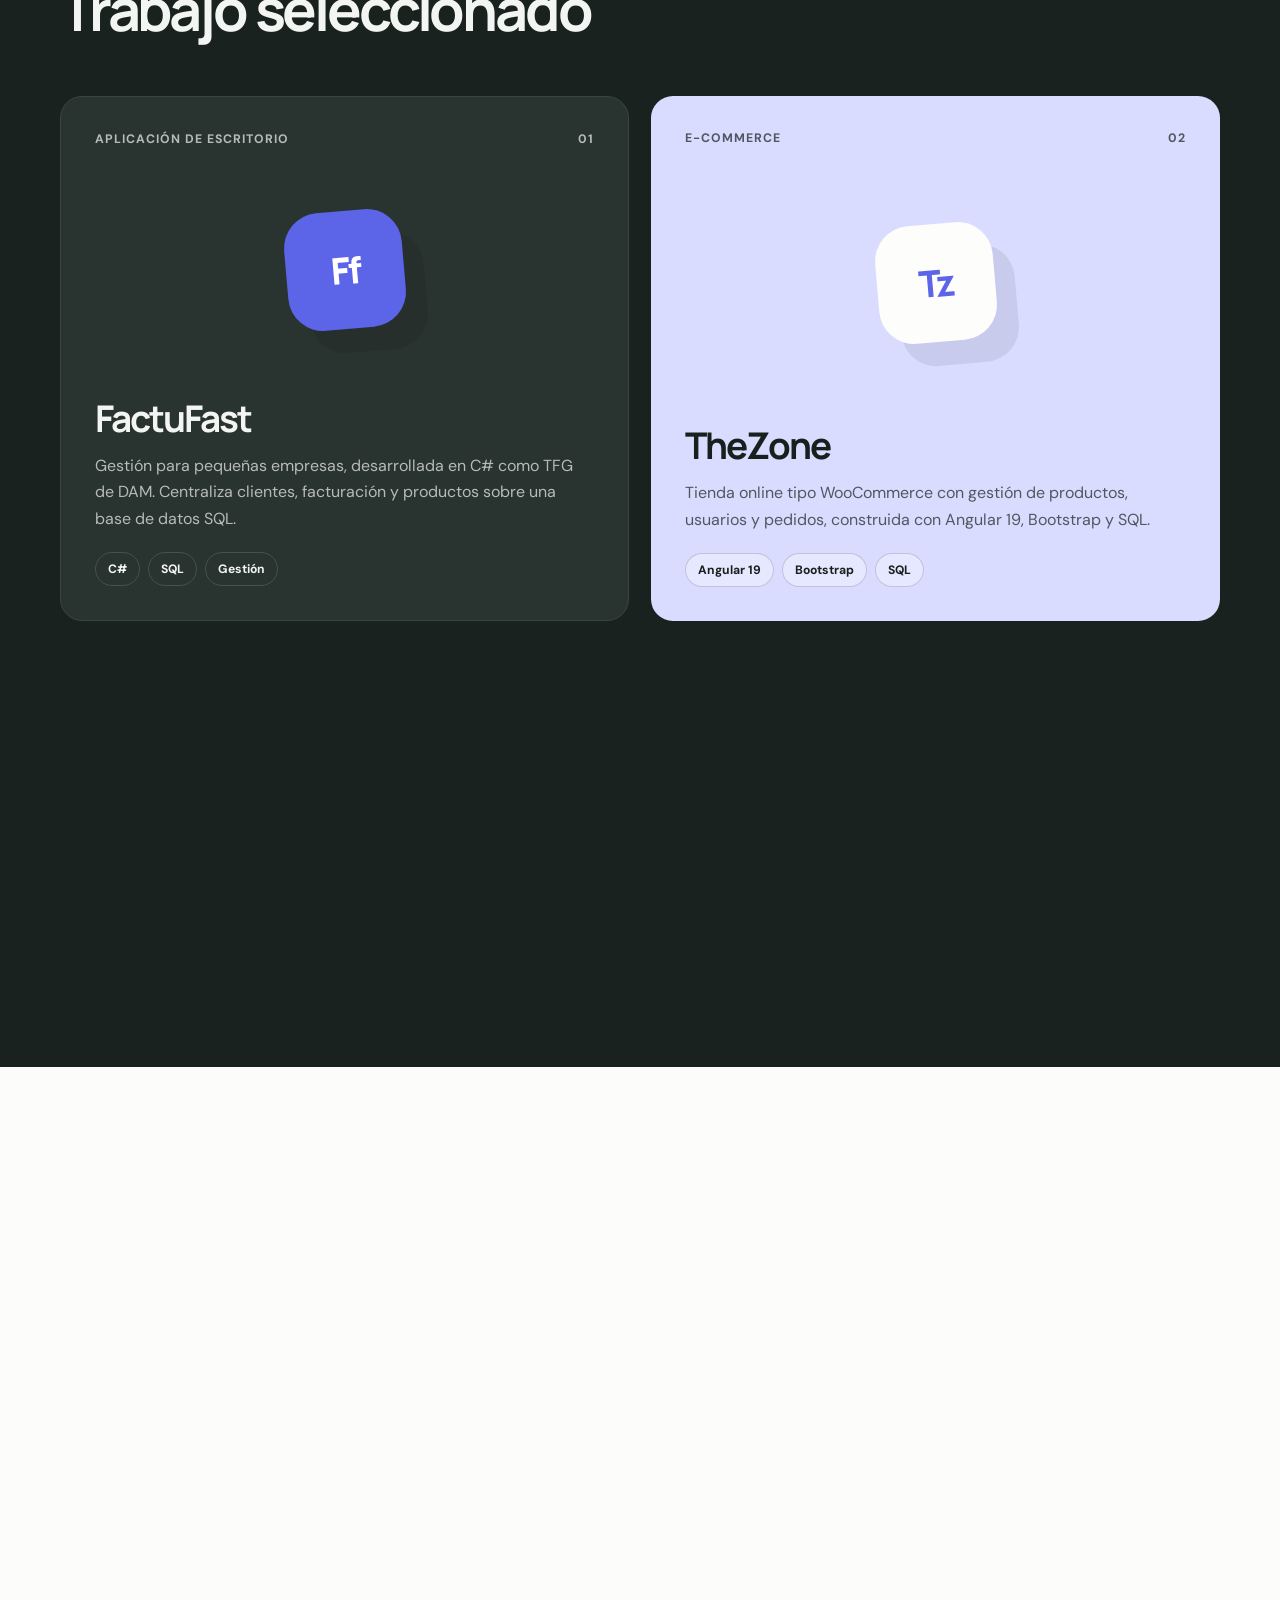
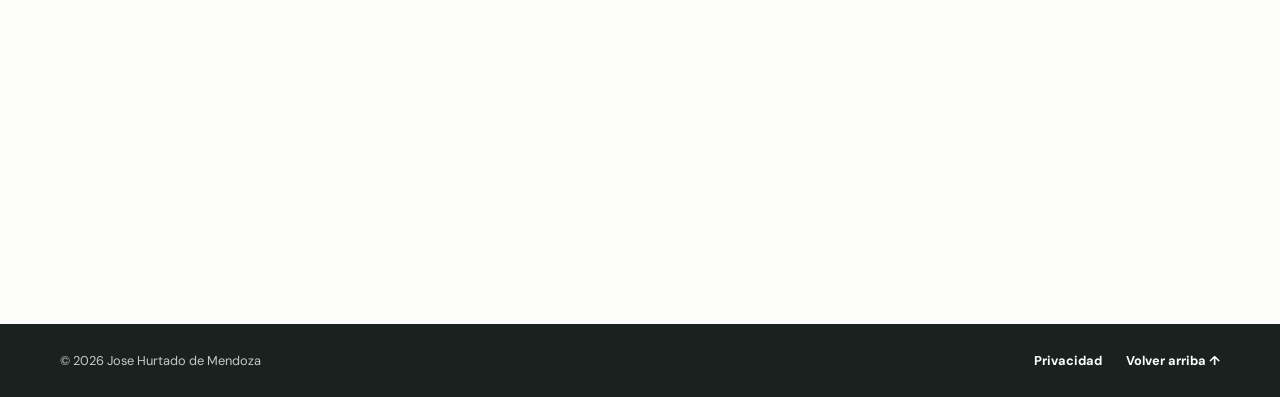
==== commit 5e5a4334: "Mejora textos, disponibilidad y privacidad" ====
--- a/index.html
+++ b/index.html
@@ -3,7 +3,7 @@
 <head>
   <meta charset="UTF-8">
   <meta name="viewport" content="width=device-width, initial-scale=1.0">
-  <meta name="description" content="Porfolio de Jose Hurtado de Mendoza Suarez, desarrollador de software especializado en aplicaciones web y multiplataforma.">
+  <meta name="description" content="Portfolio de Jose Hurtado de Mendoza Suarez, desarrollador de software especializado en aplicaciones web y multiplataforma.">
   <meta name="theme-color" content="#f4f3ef">
   <meta name="robots" content="index, follow, max-image-preview:large">
   <link rel="canonical" href="https://josehurtado.dev/">
@@ -32,7 +32,7 @@
   <link rel="preconnect" href="https://fonts.googleapis.com">
   <link rel="preconnect" href="https://fonts.gstatic.com" crossorigin>
   <link href="https://fonts.googleapis.com/css2?family=DM+Sans:wght@400;500;600;700&family=Manrope:wght@600;700;800&display=swap" rel="stylesheet">
-  <link rel="stylesheet" href="Style.css?v=20260807b">
+  <link rel="stylesheet" href="Style.css?v=20260819a">
   <script type="application/ld+json">
     {
       "@context": "https://schema.org",
@@ -60,7 +60,7 @@
           "@type": "WebSite",
           "@id": "https://josehurtado.dev/#website",
           "url": "https://josehurtado.dev/",
-          "name": "Jose Hurtado | Porfolio",
+          "name": "Jose Hurtado | Portfolio",
           "inLanguage": "es",
           "author": { "@id": "https://josehurtado.dev/#person" }
         }
@@ -117,6 +117,12 @@
           <span class="portrait-label">Cádiz · Andalucía</span>
         </div>
         <div class="availability"><span aria-hidden="true"></span> Disponible para trabajar</div>
+        <ul class="availability-details" aria-label="Información profesional">
+          <li><strong>Modalidad</strong><span>Remoto · Híbrido · Presencial</span></li>
+          <li><strong>Ubicación</strong><span>Cádiz · Disponible para desplazarme</span></li>
+          <li><strong>Puesto buscado</strong><span>Desarrollo web · Backend · Frontend</span></li>
+          <li><strong>Idiomas</strong><span>Español · Nativo</span></li>
+        </ul>
       </div>
     </section>
 
@@ -180,7 +186,7 @@
         <div class="tab-panel" id="panel-experiencia" role="tabpanel" aria-labelledby="tab-experiencia">
           <article class="timeline-item reveal">
             <p class="timeline-date">Experiencia profesional</p>
-            <div><h3>Backend Developer <span>· Versens</span></h3><p>Desarrollo backend y mantenimiento de sitios WordPress. Trabajo con APIs, SQL y entornos reales.</p><div class="tags"><span>Backend</span><span>APIs</span><span>SQL</span><span>WordPress</span></div></div>
+            <div><h3>Desarrollador backend <span>· Versens</span></h3><p>Desarrollo backend y mantenimiento de sitios WordPress. Trabajo con APIs, SQL y entornos reales.</p><div class="tags"><span>Backend</span><span>APIs</span><span>SQL</span><span>WordPress</span></div></div>
             <picture class="company-logo">
               <source type="image/webp" srcset="imagenes/logo-versens.webp">
               <img src="imagenes/logoVersens.jpg" alt="Versens" width="224" height="224" loading="lazy" decoding="async">
@@ -188,7 +194,7 @@
           </article>
           <article class="timeline-item reveal">
             <p class="timeline-date">Experiencia profesional</p>
-            <div><h3>Frontend Developer <span>· EuroKaizen</span></h3><p>Desarrollo frontend profesional con Angular 19. Maquetación, integración y colaboración ágil.</p><div class="tags"><span>Angular 19</span><span>Frontend</span><span>Integración</span></div></div>
+            <div><h3>Desarrollador frontend <span>· EuroKaizen</span></h3><p>Desarrollo frontend profesional con Angular 19. Maquetación, integración y colaboración ágil.</p><div class="tags"><span>Angular 19</span><span>Frontend</span><span>Integración</span></div></div>
             <picture class="company-logo">
               <source type="image/webp" srcset="imagenes/logo-eurokaizen.webp">
               <img src="imagenes/Eurokaizenlogo.jpg" alt="EuroKaizen" width="200" height="200" loading="lazy" decoding="async">
@@ -198,24 +204,29 @@
 
         <div class="tab-panel" id="panel-estudios" role="tabpanel" aria-labelledby="tab-estudios" hidden>
           <article class="timeline-item reveal">
+            <p class="timeline-date">ago. 2026</p>
+            <div><h3>Máster de Desarrollo con IA <span>· BIG school</span></h3><p>Formación especializada en desarrollo de soluciones con inteligencia artificial, completada tras superar todas las clases y el examen final.</p><a class="certificate-link" href="certificado-master-desarrollo-ia.pdf" target="_blank" rel="noopener noreferrer">Ver certificado <span aria-hidden="true">↗</span></a></div>
+            <span class="timeline-index" aria-hidden="true">01</span>
+          </article>
+          <article class="timeline-item reveal">
             <p class="timeline-date">sept. 2024 — jun. 2025</p>
-            <div><h3>Técnico Superior en Desarrollo de Páginas Web <span>· UNIR Formación Profesional</span></h3><p>Informática y Programación.</p></div>
-            <span class="timeline-index" aria-hidden="true">01</span>
+            <div><h3>Técnico Superior en Desarrollo de Aplicaciones Web <span>· UNIR Formación Profesional</span></h3><p>Informática y Programación.</p></div>
+            <span class="timeline-index" aria-hidden="true">02</span>
           </article>
           <article class="timeline-item reveal">
             <p class="timeline-date">sept. 2022 — jun. 2024</p>
             <div><h3>Técnico Superior en Desarrollo de Aplicaciones Multiplataforma <span>· C.E.S Juan Pablo II Cádiz (CENTRO DE FP)</span></h3><p>Informática y Programación. Actividades y grupos: desarrollo de aplicaciones móviles y web, prácticas en empresa y participación en proyectos colaborativos.</p></div>
-            <span class="timeline-index" aria-hidden="true">02</span>
+            <span class="timeline-index" aria-hidden="true">03</span>
           </article>
           <article class="timeline-item reveal">
             <p class="timeline-date">sept. 2020 — may. 2022</p>
             <div><h3>Bachillerato, Ciencias <span>· Colegio La Salle Viña</span></h3></div>
-            <span class="timeline-index" aria-hidden="true">03</span>
+            <span class="timeline-index" aria-hidden="true">04</span>
           </article>
           <article class="timeline-item reveal">
             <p class="timeline-date">sept. 2012 — may. 2016</p>
             <div><h3>Educación Secundaria Obligatoria (ESO), General Studies <span>· Colegio Nuestra Señora Del Carmen</span></h3></div>
-            <span class="timeline-index" aria-hidden="true">04</span>
+            <span class="timeline-index" aria-hidden="true">05</span>
           </article>
         </div>
       </div>
@@ -241,7 +252,7 @@
           <article class="project-card project-coming reveal" aria-label="Nuevo proyecto, próximamente">
             <div class="project-top"><p>Nuevo proyecto</p><span aria-hidden="true">03</span></div>
             <div class="project-icon" aria-hidden="true">•••</div>
-            <div><p class="coming-status">En desarrollo</p><h3>Coming soon</h3></div>
+            <div><p class="coming-status">En desarrollo</p><h3>Próximamente</h3></div>
           </article>
         </div>
       </div>
@@ -274,7 +285,11 @@
             <label for="contact-message">Mensaje</label>
             <textarea id="contact-message" name="message" rows="4" placeholder="Háblame brevemente de tu proyecto" minlength="20" maxlength="2000" required></textarea>
           </div>
-          <p class="form-privacy" id="privacy-note">Tus datos se utilizarán únicamente para responder a tu consulta. El envío se procesa de forma segura mediante FormSubmit.</p>
+          <p class="form-privacy" id="privacy-note">Responsable: Jose Hurtado de Mendoza. Usaré tus datos únicamente para responder a tu consulta. El envío se gestiona mediante FormSubmit. Consulta la <a href="privacidad.html" target="_blank" rel="noopener noreferrer">política de privacidad</a>.</p>
+          <label class="form-consent">
+            <input type="checkbox" name="privacy_read" value="Sí" required>
+            <span>He leído la información sobre el tratamiento de mis datos.</span>
+          </label>
           <button class="button button-primary submit-button" type="submit">Enviar mensaje <span aria-hidden="true">→</span></button>
           <p class="form-status" id="form-status" role="status" aria-live="polite"></p>
         </form>
@@ -285,7 +300,10 @@
   <footer class="footer">
     <div class="container footer-inner">
       <p>© <span id="current-year"></span> Jose Hurtado de Mendoza</p>
-      <a href="#inicio">Volver arriba <span aria-hidden="true">↑</span></a>
+      <nav class="footer-links" aria-label="Enlaces del pie de página">
+        <a href="privacidad.html">Privacidad</a>
+        <a href="#inicio">Volver arriba <span aria-hidden="true">↑</span></a>
+      </nav>
     </div>
   </footer>
 
--- a/Style.css
+++ b/Style.css
@@ -73,6 +73,11 @@
 .portrait-label { position: absolute; left: -18px; bottom: 26px; padding: 10px 14px; border: 1px solid rgba(24,32,29,.06); border-radius: 9px; background: var(--white); box-shadow: var(--shadow); font-size: .75rem; font-weight: 700; }
 .availability { position: absolute; right: -14px; bottom: -18px; display: flex; align-items: center; gap: 9px; padding: 13px 16px; border-radius: 11px; background: var(--dark); color: #fff; box-shadow: var(--shadow); font-size: .74rem; font-weight: 700; }
 .availability span { width: 8px; height: 8px; border-radius: 50%; background: #79d9a7; box-shadow: 0 0 0 5px rgba(121,217,167,.12); }
+.availability-details { display: grid; grid-template-columns: 1fr 1fr; gap: 10px; margin: 42px 0 0; padding: 0; list-style: none; }
+.availability-details li { min-width: 0; padding: 12px 13px; border: 1px solid var(--line); border-radius: 12px; background: rgba(253,253,251,.68); }
+.availability-details strong, .availability-details span { display: block; }
+.availability-details strong { margin-bottom: 4px; color: var(--accent-dark); font-size: .65rem; text-transform: uppercase; letter-spacing: .08em; }
+.availability-details span { color: var(--muted); font-size: .72rem; line-height: 1.4; }
 
 .about { background: rgba(253,253,251,.9); border-block: 1px solid var(--line); backdrop-filter: blur(8px); }
 .about-grid { display: grid; grid-template-columns: .85fr 1.15fr; gap: 100px; }
@@ -121,6 +126,8 @@
 .timeline-item h3 { margin: 0 0 10px; font-size: 1.55rem; }
 .timeline-item h3 span { color: var(--muted); font-weight: 600; }
 .timeline-item p:not(.timeline-date) { max-width: 670px; margin: 0 0 17px; color: var(--muted); line-height: 1.65; }
+.certificate-link { display: inline-flex; align-items: center; gap: 7px; color: var(--accent-dark); font-size: .86rem; font-weight: 700; }
+.certificate-link span { transition: transform .22s ease; }
 .company-logo { width: 60px; height: 60px; display: block; overflow: hidden; border-radius: 17px; border: 1px solid var(--line); }
 .company-logo img { width: 100%; height: 100%; object-fit: cover; }
 .timeline-index { justify-self: end; color: #c5c7c1; font-family: "Manrope", sans-serif; font-size: 2rem; font-weight: 800; }
@@ -163,6 +170,9 @@
 .submit-button { width: 100%; border: 0; }
 .submit-button:disabled { opacity: .6; cursor: wait; transform: none; }
 .form-privacy { margin: -5px 0 20px; color: var(--muted); font-size: .73rem; line-height: 1.5; }
+.form-privacy a { color: var(--accent-dark); font-weight: 700; text-decoration: underline; text-underline-offset: 3px; }
+.form-consent { display: flex; align-items: flex-start; gap: 10px; margin: -6px 0 20px; color: var(--muted); font-size: .75rem; line-height: 1.45; cursor: pointer; }
+.form-consent input { flex: 0 0 auto; width: 17px; height: 17px; margin: 1px 0 0; accent-color: var(--accent-dark); }
 .form-status { min-height: 20px; margin: 14px 0 0; text-align: center; color: var(--muted); font-size: .82rem; }
 .form-status.success { color: #287a50; }
 .form-status.error { color: #a53d43; }
@@ -171,6 +181,20 @@
 .footer-inner { display: flex; justify-content: space-between; align-items: center; gap: 20px; font-size: .8rem; }
 .footer-inner p { margin: 0; }
 .footer-inner a { color: #fff; font-weight: 700; }
+.footer-links { display: flex; align-items: center; gap: 24px; }
+
+.privacy-page { min-height: 100vh; padding: 130px 0 90px; }
+.privacy-document { max-width: 820px; padding: clamp(28px, 5vw, 58px); border: 1px solid var(--line); border-radius: var(--radius); background: rgba(253,253,251,.92); box-shadow: var(--shadow); }
+.privacy-document .section-number { margin-bottom: 18px; }
+.privacy-document h1 { max-width: none; margin-bottom: 20px; font-size: clamp(2.5rem, 6vw, 4.5rem); }
+.privacy-intro { margin: 0 0 42px; color: var(--muted); font-size: 1.05rem; line-height: 1.7; }
+.privacy-section { padding-top: 27px; border-top: 1px solid var(--line); }
+.privacy-section + .privacy-section { margin-top: 27px; }
+.privacy-section h2 { margin: 0 0 12px; font-size: clamp(1.3rem, 3vw, 1.75rem); letter-spacing: -.035em; }
+.privacy-section p, .privacy-section li { color: var(--muted); line-height: 1.7; }
+.privacy-section ul { padding-left: 20px; }
+.privacy-section a { color: var(--accent-dark); font-weight: 700; text-decoration: underline; text-underline-offset: 3px; }
+.privacy-back { margin-top: 34px; }
 
 .reveal { opacity: 0; transform: translateY(24px); transition: opacity .7s ease, transform .7s ease; }
 .reveal.is-visible { opacity: 1; transform: none; }
@@ -260,6 +284,8 @@
   .timeline-item:hover { background: linear-gradient(90deg, rgba(92,100,232,.07), transparent 72%); box-shadow: inset 4px 0 0 rgba(92,100,232,.48); }
   .timeline-item:hover > div { transform: translateX(7px); }
   .timeline-item:hover h3 { color: var(--accent-dark); }
+  .certificate-link:hover { color: var(--accent); }
+  .certificate-link:hover span { transform: translate(3px, -3px); }
   .timeline-item:hover .company-logo { box-shadow: 0 10px 24px rgba(24,32,29,.13); border-color: rgba(92,100,232,.35); }
 
   .project-card { position: relative; }
@@ -321,6 +347,7 @@
   .portrait-frame img { height: 390px; }
   .portrait-label { left: -10px; }
   .availability { right: -10px; }
+  .availability-details { grid-template-columns: 1fr; }
   .section-heading-row { align-items: flex-start; flex-direction: column; margin-bottom: 42px; }
   .timeline-item { grid-template-columns: 1fr auto; gap: 18px; }
   .timeline-date { grid-column: 1 / -1; }
@@ -336,6 +363,7 @@
   .cv-visual { width: min(260px, 84%); height: 325px; }
   .contact-form { padding: 25px; }
   .footer-inner { align-items: flex-start; flex-direction: column; }
+  .footer-links { width: 100%; justify-content: space-between; }
   .ambient-background::before, .ambient-background::after { filter: blur(58px); opacity: .44; }
 }
 
@@ -346,6 +374,7 @@
   .social-links { margin-top: 34px; }
   .portrait-label { bottom: 24px; font-size: .72rem; }
   .availability { max-width: 175px; right: -8px; bottom: -20px; padding: 12px 14px; line-height: 1.25; }
+  .availability-details { margin-top: 38px; }
   .section-heading h2 { font-size: clamp(2.15rem, 11vw, 3rem); }
   .tabs { width: 100%; }
   .tab { flex: 1; padding-inline: 10px; }
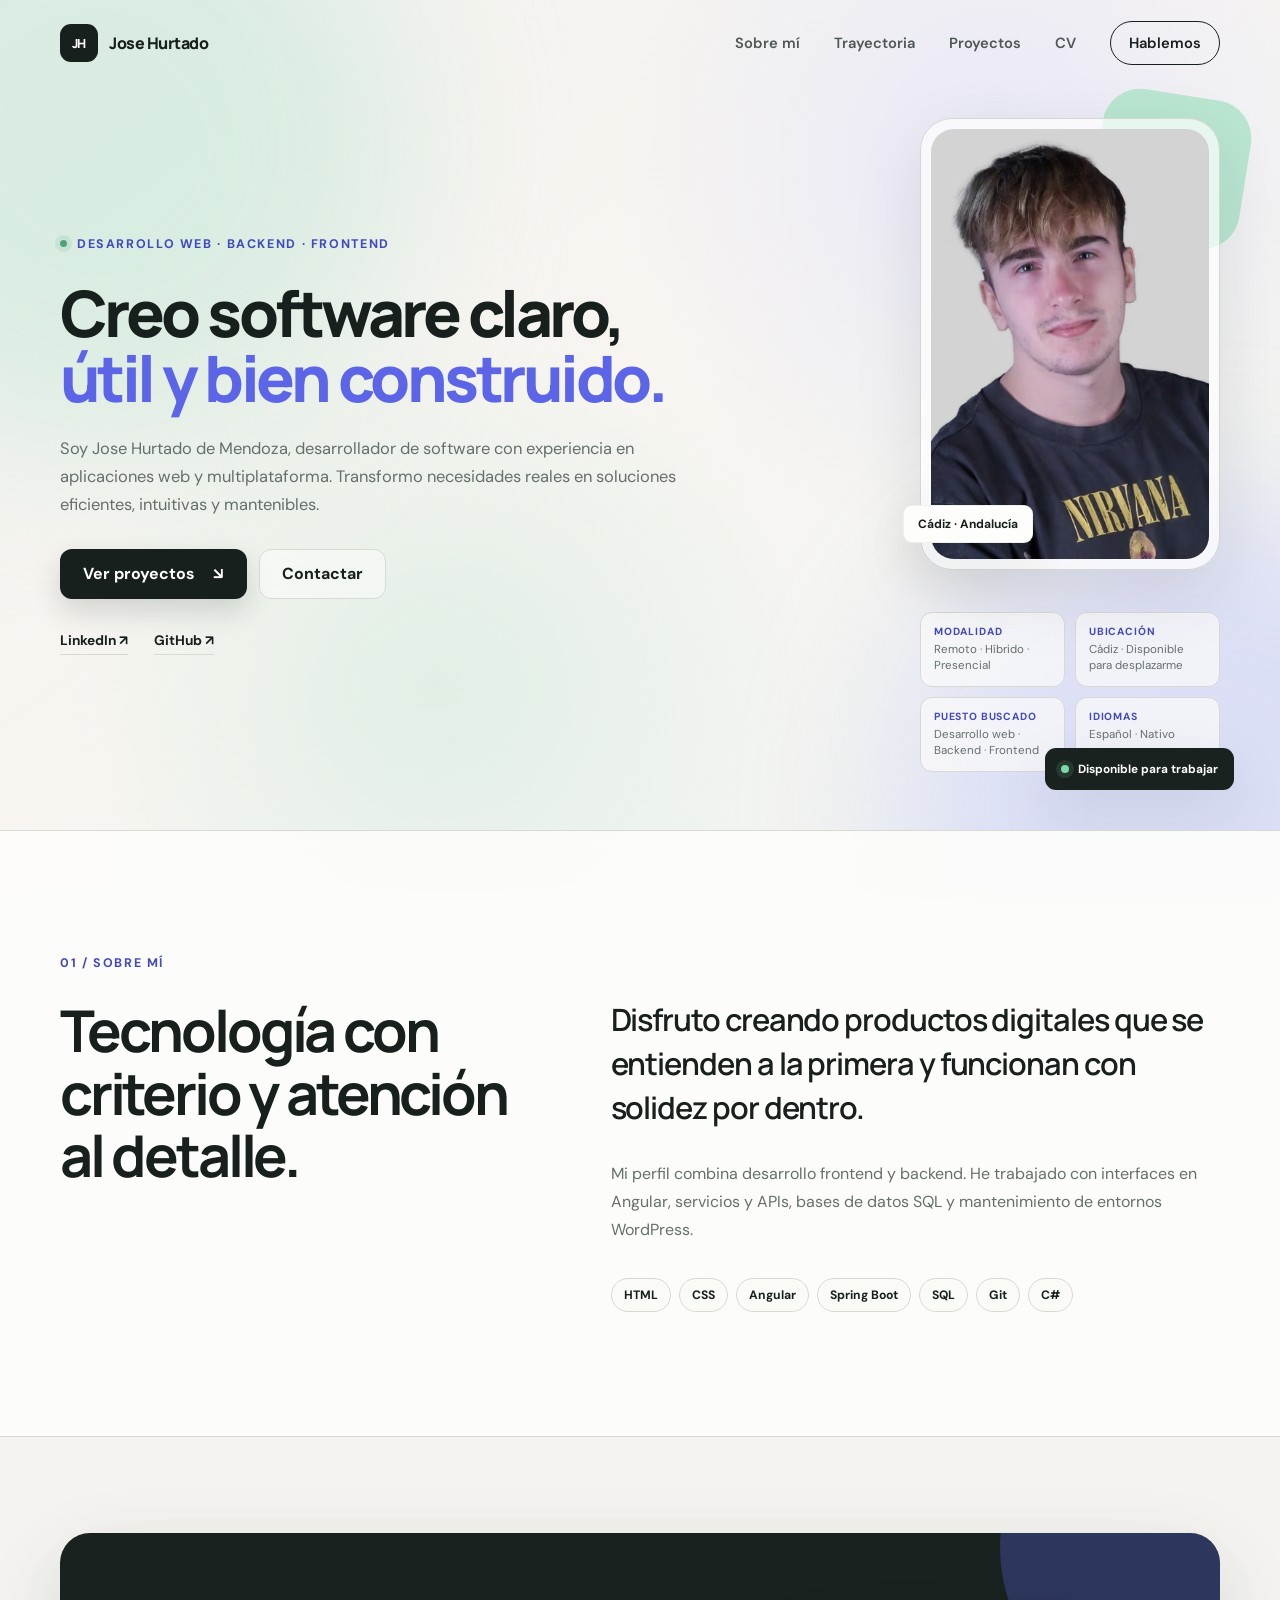
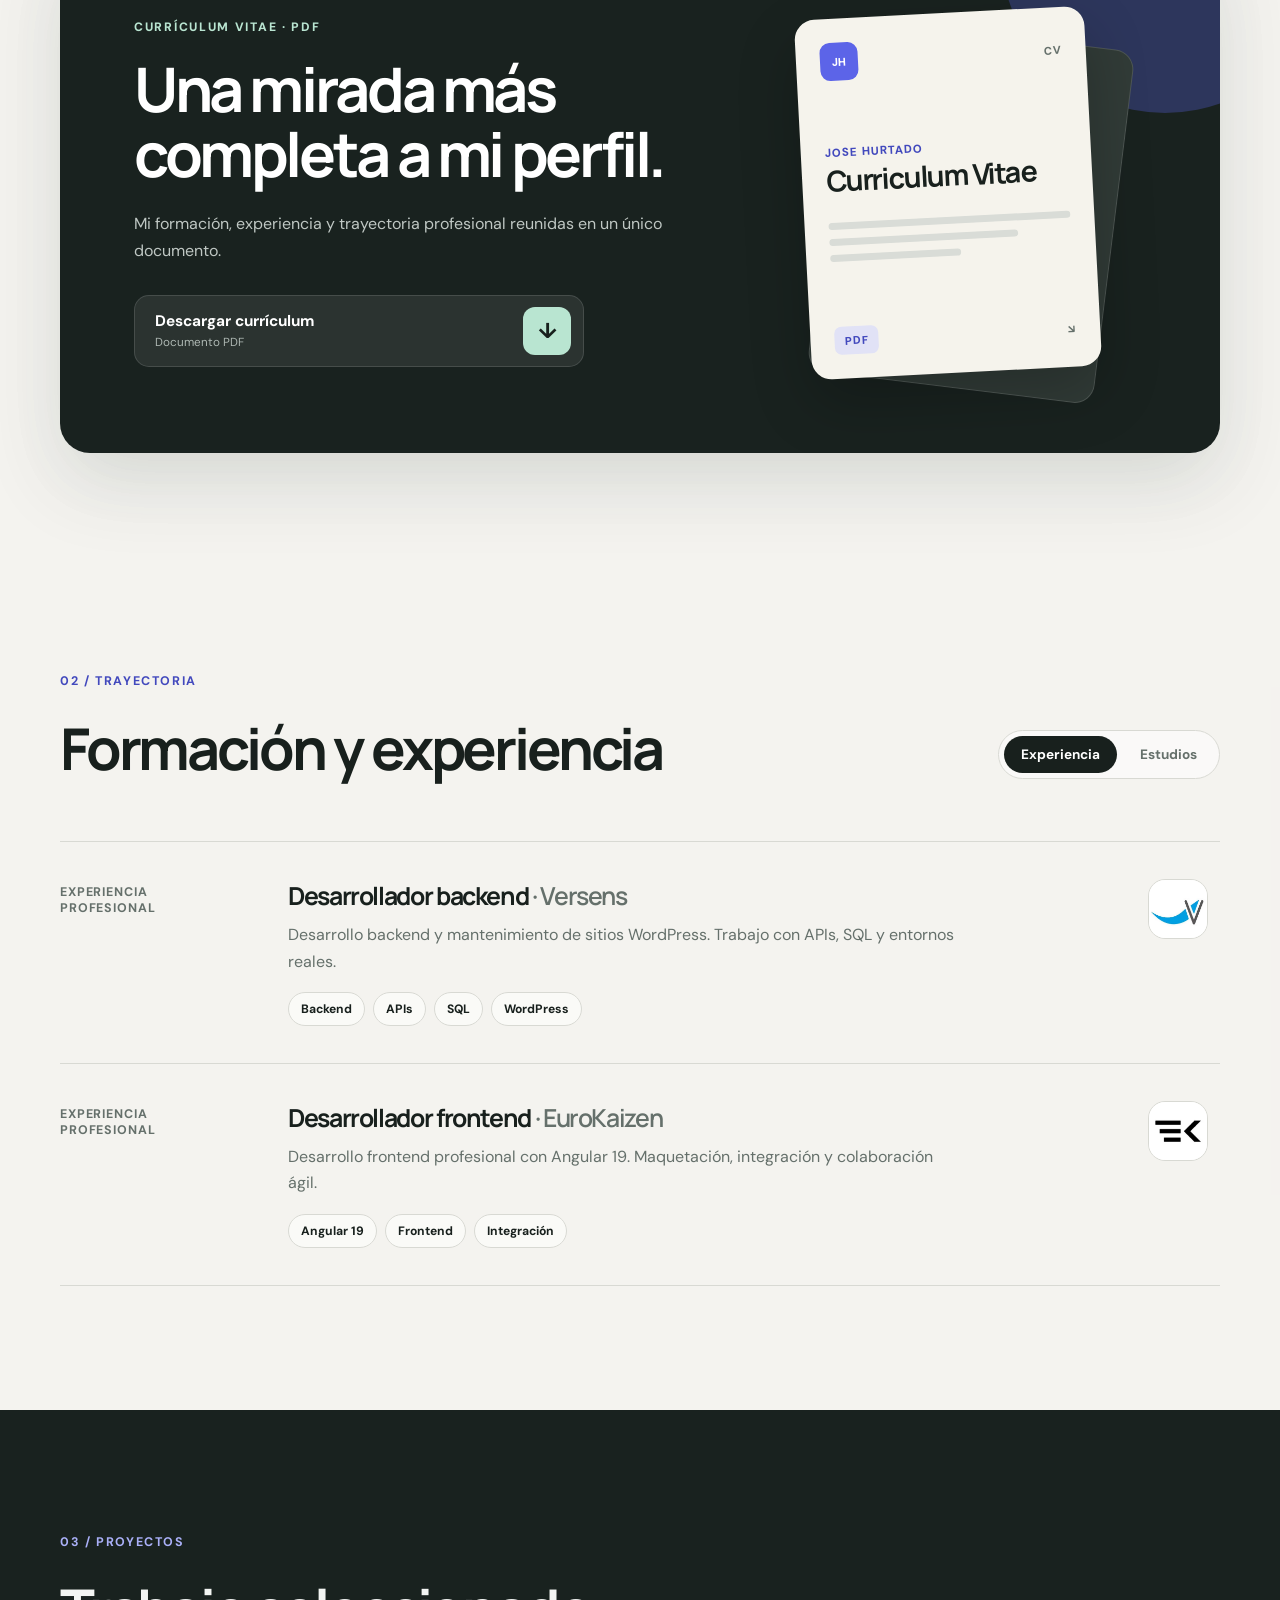
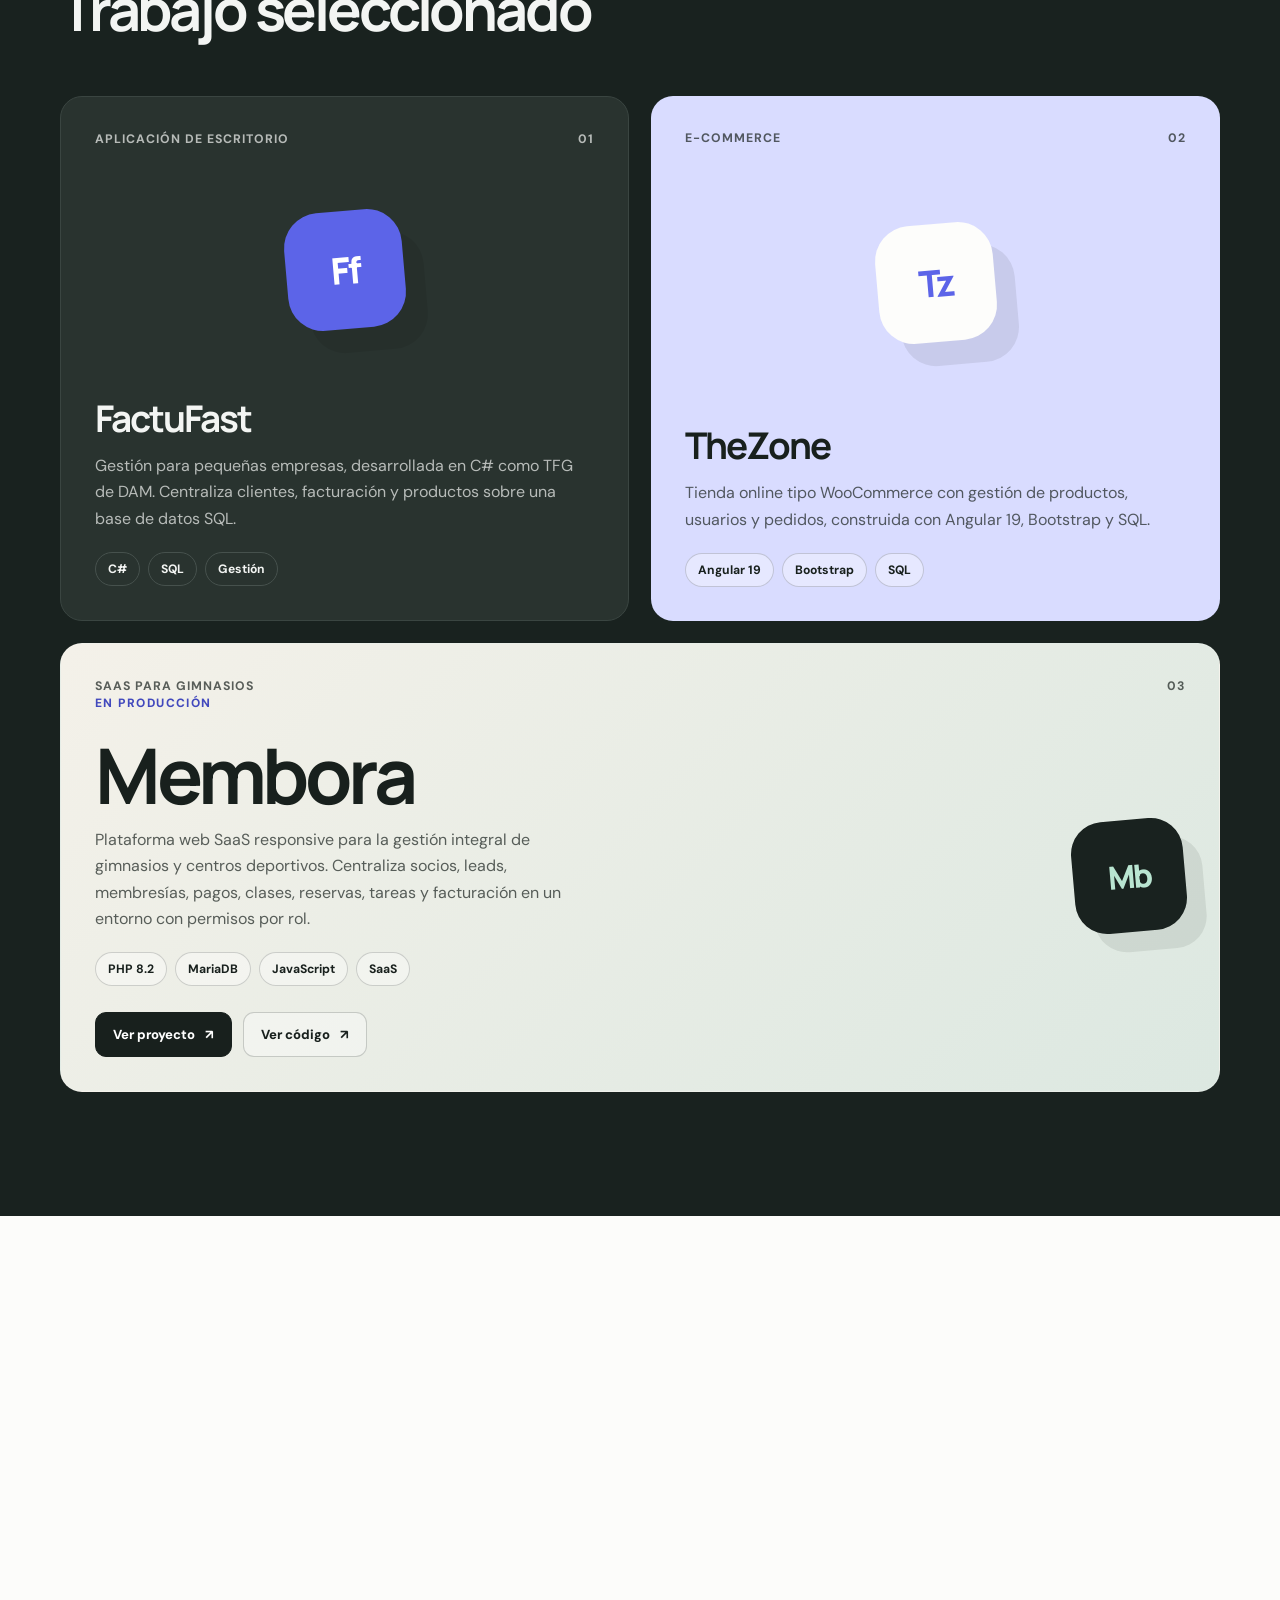
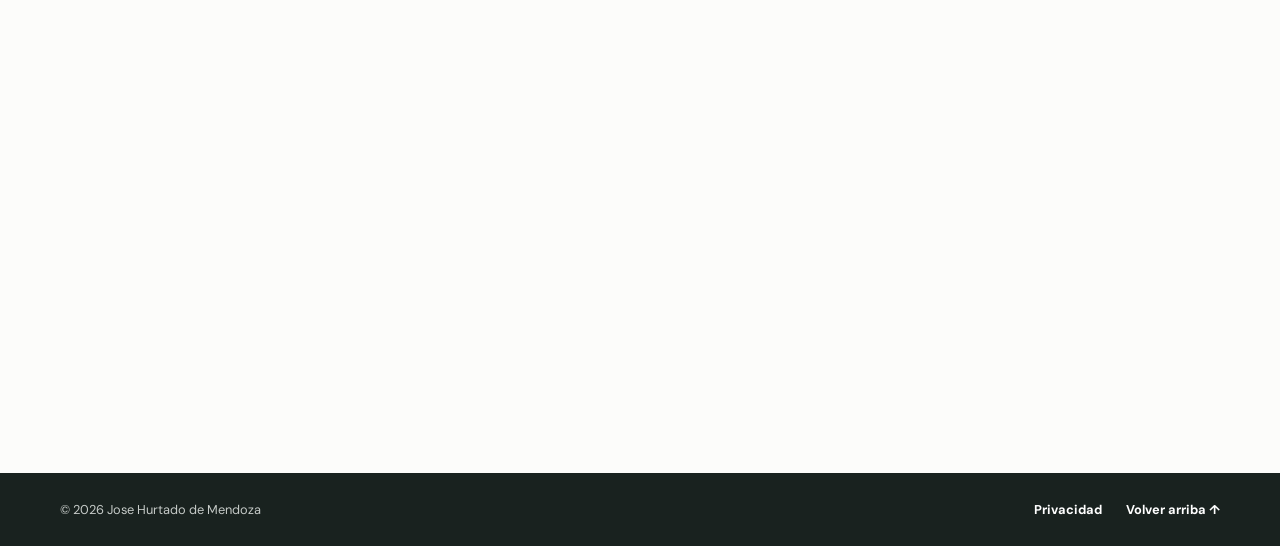
==== commit 0647be80: "Añade Membora a los proyectos" ====
--- a/index.html
+++ b/index.html
@@ -32,7 +32,7 @@
   <link rel="preconnect" href="https://fonts.googleapis.com">
   <link rel="preconnect" href="https://fonts.gstatic.com" crossorigin>
   <link href="https://fonts.googleapis.com/css2?family=DM+Sans:wght@400;500;600;700&family=Manrope:wght@600;700;800&display=swap" rel="stylesheet">
-  <link rel="stylesheet" href="Style.css?v=20260819a">
+  <link rel="stylesheet" href="Style.css?v=20260819b">
   <script type="application/ld+json">
     {
       "@context": "https://schema.org",
@@ -249,10 +249,19 @@
             <div class="project-icon" aria-hidden="true">Tz</div>
             <div><h3>TheZone</h3><p>Tienda online tipo WooCommerce con gestión de productos, usuarios y pedidos, construida con Angular 19, Bootstrap y SQL.</p><div class="tags"><span>Angular 19</span><span>Bootstrap</span><span>SQL</span></div></div>
           </article>
-          <article class="project-card project-coming reveal" aria-label="Nuevo proyecto, próximamente">
-            <div class="project-top"><p>Nuevo proyecto</p><span aria-hidden="true">03</span></div>
-            <div class="project-icon" aria-hidden="true">•••</div>
-            <div><p class="coming-status">En desarrollo</p><h3>Próximamente</h3></div>
+          <article class="project-card project-membora reveal">
+            <div class="project-top"><p>SaaS para gimnasios</p><span aria-hidden="true">03</span></div>
+            <div class="project-icon" aria-hidden="true">Mb</div>
+            <div>
+              <p class="project-status">En producción</p>
+              <h3>Membora</h3>
+              <p>Plataforma web SaaS responsive para la gestión integral de gimnasios y centros deportivos. Centraliza socios, leads, membresías, pagos, clases, reservas, tareas y facturación en un entorno con permisos por rol.</p>
+              <div class="tags"><span>PHP 8.2</span><span>MariaDB</span><span>JavaScript</span><span>SaaS</span></div>
+              <div class="project-actions">
+                <a class="project-link project-link-primary" href="https://membora.es/" target="_blank" rel="noopener noreferrer">Ver proyecto <span aria-hidden="true">↗</span></a>
+                <a class="project-link" href="https://github.com/Jacketring/Membora" target="_blank" rel="noopener noreferrer">Ver código <span aria-hidden="true">↗</span></a>
+              </div>
+            </div>
           </article>
         </div>
       </div>
--- a/Style.css
+++ b/Style.css
@@ -148,12 +148,16 @@
 .project-card > div:last-child > p { max-width: 500px; margin: 0 0 20px; opacity: .7; line-height: 1.65; }
 .project-dark .tags span { border-color: #46514d; background: transparent; }
 .project-light .tags span { border-color: rgba(24,32,29,.18); background: rgba(255,255,255,.35); }
-.project-coming { grid-column: 1 / -1; min-height: 300px; display: grid; grid-template-columns: 1fr auto; grid-template-rows: auto 1fr; column-gap: 40px; background: linear-gradient(135deg, #f4f1e9, #dce8e1); color: var(--ink); border: 1px solid rgba(255,255,255,.14); }
-.project-coming .project-top { grid-column: 1 / -1; }
-.project-coming .project-icon { grid-column: 2; grid-row: 2; align-self: center; width: 96px; height: 96px; border-radius: 28px; background: var(--dark); color: var(--mint); box-shadow: 16px 18px 0 rgba(24,32,29,.09); font-size: 1.7rem; letter-spacing: .12em; }
-.project-coming > div:last-child { grid-column: 1; grid-row: 2; align-self: end; }
-.project-coming > div:last-child > .coming-status { margin: 0 0 8px; color: var(--accent-dark); opacity: 1; font-size: .75rem; font-weight: 800; text-transform: uppercase; letter-spacing: .12em; }
-.project-coming h3 { margin: 0; font-size: clamp(2.8rem, 6vw, 5rem); }
+.project-membora { grid-column: 1 / -1; min-height: 410px; display: grid; grid-template-columns: minmax(0, 1fr) auto; grid-template-rows: auto 1fr; column-gap: 50px; background: linear-gradient(135deg, #f4f1e9, #dce8e1); color: var(--ink); border: 1px solid rgba(255,255,255,.14); }
+.project-membora .project-top { grid-column: 1 / -1; }
+.project-membora .project-icon { grid-column: 2; grid-row: 2; align-self: center; width: 112px; height: 112px; border-radius: 32px; background: var(--dark); color: var(--mint); box-shadow: 18px 20px 0 rgba(24,32,29,.09); font-size: 2rem; }
+.project-membora > div:last-child { grid-column: 1; grid-row: 2; align-self: end; }
+.project-membora > div:last-child > .project-status { margin: 0 0 8px; color: var(--accent-dark); opacity: 1; font-size: .75rem; font-weight: 800; text-transform: uppercase; letter-spacing: .12em; }
+.project-membora h3 { margin: 0; font-size: clamp(2.8rem, 6vw, 5rem); }
+.project-membora .tags span { border-color: rgba(24,32,29,.18); background: rgba(255,255,255,.38); }
+.project-actions { display: flex; flex-wrap: wrap; gap: 11px; margin-top: 26px; }
+.project-link { min-height: 45px; display: inline-flex; align-items: center; gap: 10px; padding: 0 17px; border: 1px solid rgba(24,32,29,.2); border-radius: 11px; background: rgba(255,255,255,.35); font-size: .82rem; font-weight: 800; transition: transform .2s ease, background .2s ease, color .2s ease; }
+.project-link-primary { border-color: var(--ink); background: var(--ink); color: #fff; }
 
 .contact { background: rgba(253,253,251,.9); backdrop-filter: blur(8px); }
 .contact-grid { display: grid; grid-template-columns: .9fr 1.1fr; gap: clamp(70px, 10vw, 150px); }
@@ -295,7 +299,9 @@
   .project-card:hover::after { opacity: 1; transform: translate(12%, -10%) scale(1); }
   .project-card:hover h3 { color: inherit; transform: translateX(5px); }
   .project-card h3 { transition: transform .3s ease, color .25s ease; }
-  .project-light:hover h3, .project-coming:hover h3 { color: var(--accent-dark); }
+  .project-light:hover h3, .project-membora:hover h3 { color: var(--accent-dark); }
+  .project-link:hover { transform: translateY(-2px); background: #fff; color: var(--accent-dark); }
+  .project-link-primary:hover { background: var(--accent-dark); color: #fff; }
 
   .contact-copy > a:hover { color: var(--accent-dark); border-color: var(--accent); transform: translateY(-2px); }
   .contact-copy > a:hover span { transform: translate(3px, -3px); }
@@ -355,8 +361,8 @@
   .company-logo, .timeline-index { grid-column: 2; grid-row: 2; }
   .project-grid { grid-template-columns: 1fr; }
   .project-card { min-height: 470px; padding: 26px; }
-  .project-coming { min-height: 350px; display: flex; }
-  .project-coming .project-icon { width: 86px; height: 86px; }
+  .project-membora { min-height: 520px; display: flex; }
+  .project-membora .project-icon { width: 92px; height: 92px; }
   .cv-section { padding: 70px 0; }
   .cv-card { min-height: auto; grid-template-columns: 1fr; gap: 58px; padding: 38px 26px 54px; }
   .cv-copy h2 { font-size: clamp(2.35rem, 11vw, 3.4rem); }
@@ -384,7 +390,7 @@
   .project-card { min-height: 440px; padding: 23px; }
   .project-card h3 { font-size: 2rem; }
   .project-icon { width: 102px; height: 102px; }
-  .project-coming { min-height: 310px; }
+  .project-membora { min-height: 540px; }
   .cv-card { padding-inline: 22px; }
   .cv-download { gap: 12px; padding-left: 15px; }
   .cv-download-arrow { width: 44px; height: 44px; flex-basis: 44px; }
